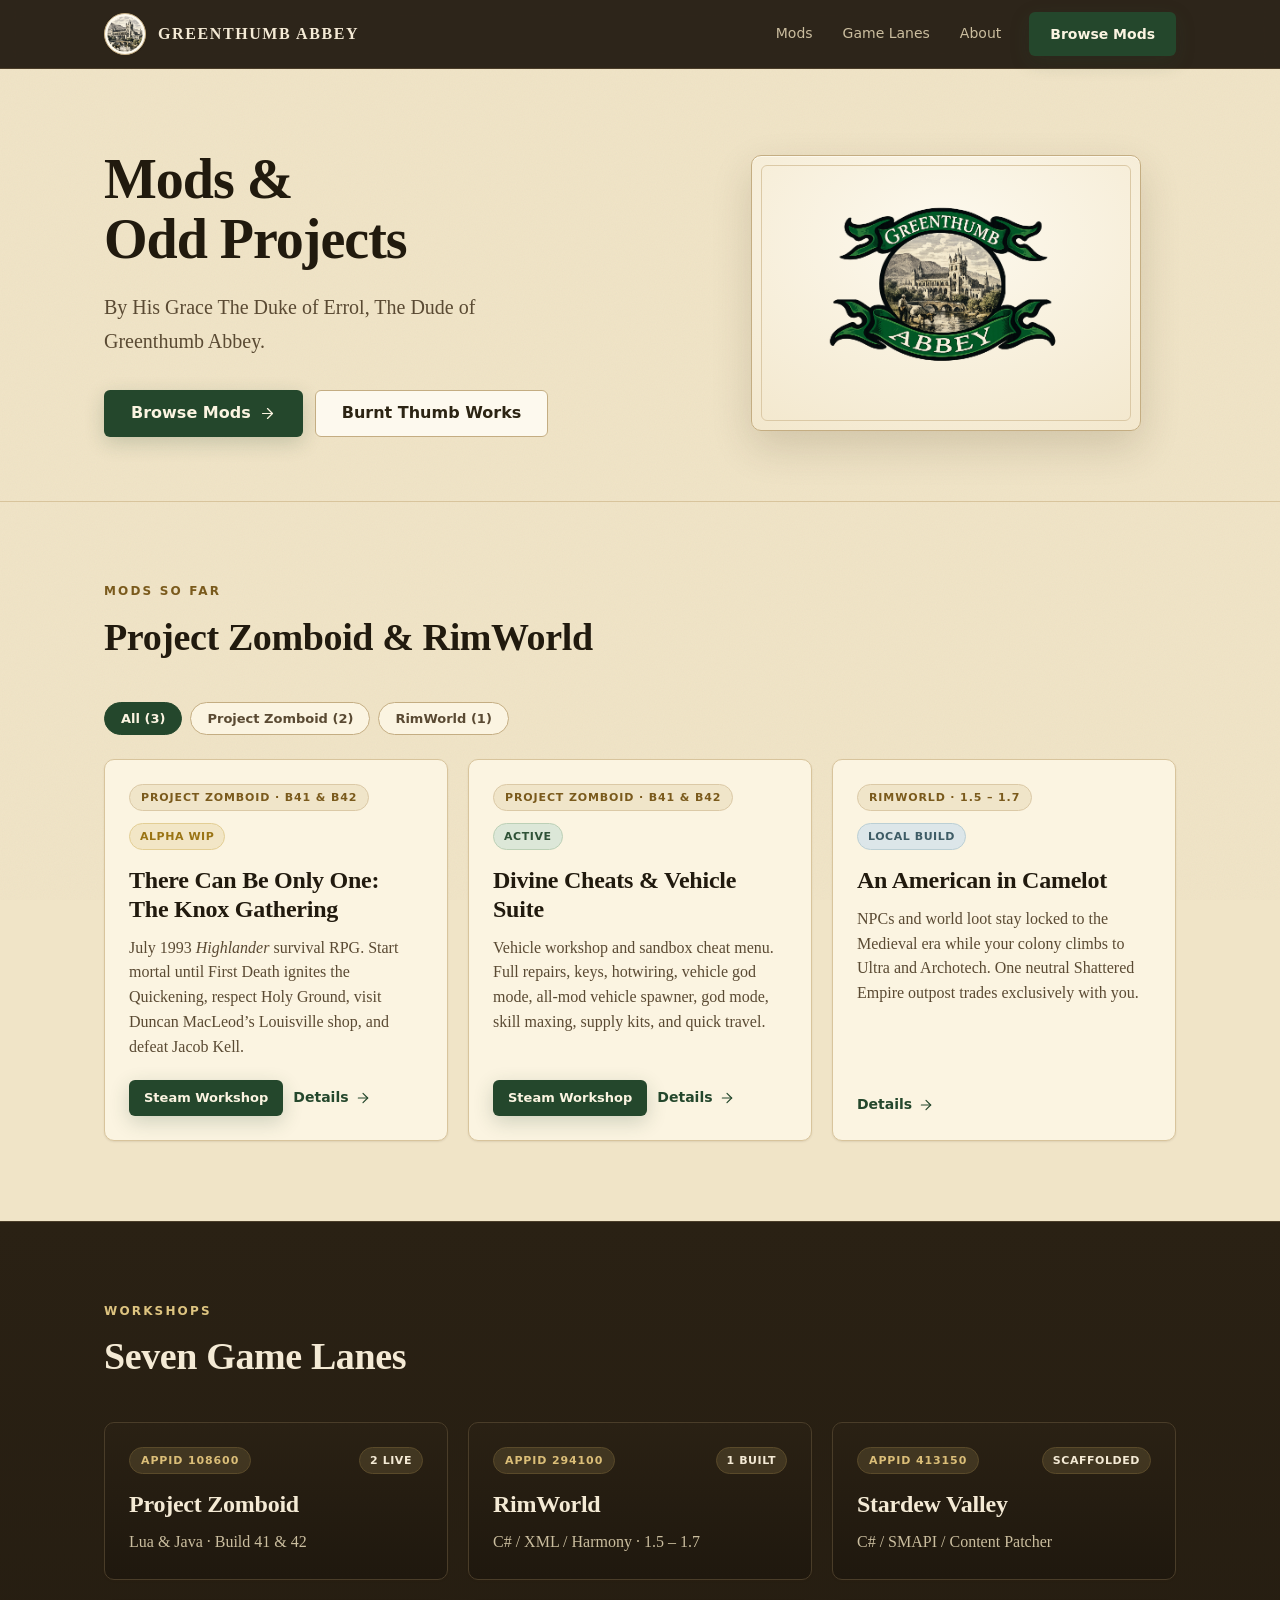
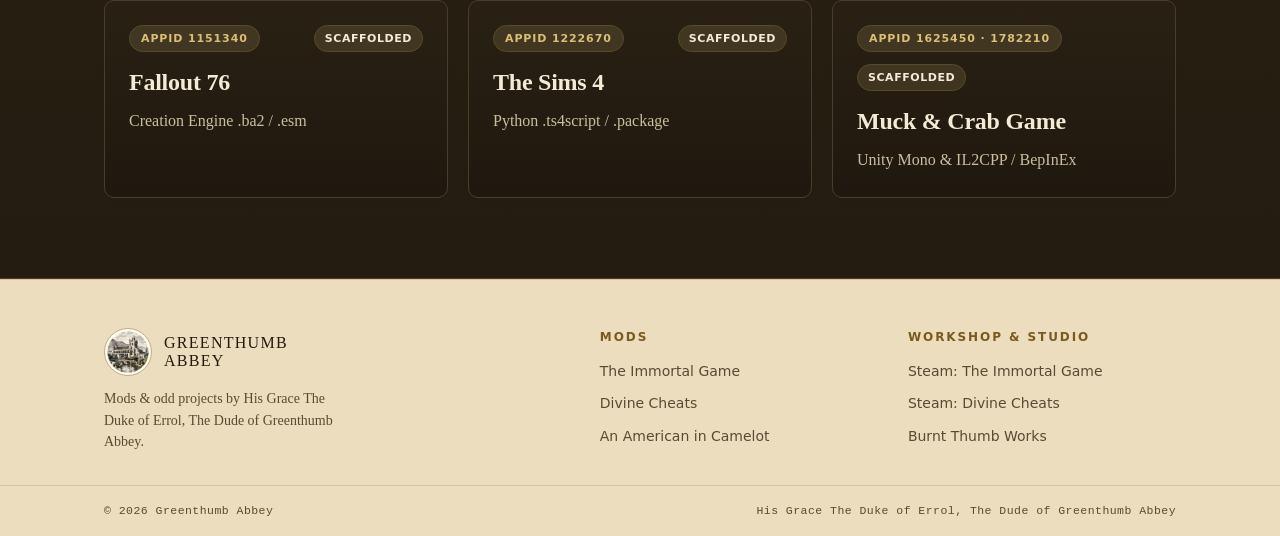
==== index.html @ 22c30d24 "Rebuild in parchment manuscript theme with tight copy" ====
<!DOCTYPE html>
<html lang="en">
<head>
  <meta charset="utf-8">
  <meta name="viewport" content="width=device-width, initial-scale=1">
  <title>Greenthumb Abbey — Mods &amp; Odd Projects</title>
  <meta name="description" content="Mods and fun projects by His Grace The Duke of Errol, The Dude of Greenthumb Abbey.">
  <meta name="theme-color" content="#F0E4C7">
  <link rel="icon" href="assets/ga-coin.png" type="image/png">
  <link rel="stylesheet" href="css/tokens.css">
  <link rel="stylesheet" href="css/components.css">
  <link rel="stylesheet" href="css/site.css">
</head>
<body>
  <a class="skip-link" href="#main">Skip to content</a>

  <header class="site-header">
    <div class="site-header__inner">
      <a class="brand" href="index.html" aria-label="Greenthumb Abbey — home">
        <img class="brand__mark" src="assets/ga-coin.png" alt="" width="42" height="42">
        <span class="brand__name">Greenthumb Abbey</span>
      </a>
      <button class="nav-toggle" data-nav-toggle aria-label="Open menu" aria-controls="primary-nav" aria-expanded="false">
        <svg class="ic" viewBox="0 0 24 24" aria-hidden="true"><path d="M4 6h16"/><path d="M4 12h16"/><path d="M4 18h16"/></svg>
      </button>
      <nav class="nav" id="primary-nav" aria-label="Primary">
        <a class="nav__link" href="mods.html">Mods</a>
        <a class="nav__link" href="#lanes">Game Lanes</a>
        <a class="nav__link" href="about.html">About</a>
        <span class="nav__cta"><a class="btn btn--primary" href="mods.html">Browse Mods</a></span>
      </nav>
    </div>
  </header>

  <main id="main">
    <section class="hero" aria-labelledby="hero-title">
      <div class="hero__inner">
        <div class="hero__copy">
          <h1 class="hero__title" id="hero-title">Mods &amp; Odd Projects</h1>
          <p class="hero__sub">By His Grace The Duke of Errol, The Dude of Greenthumb Abbey.</p>
          <div class="hero__actions">
            <a class="btn btn--primary btn--lg" href="mods.html">
              Browse Mods
              <svg class="ic" viewBox="0 0 24 24" aria-hidden="true"><path d="M5 12h14"/><path d="m12 5 7 7-7 7"/></svg>
            </a>
            <a class="btn btn--secondary btn--lg" href="https://burntthumbworks.com/" target="_blank" rel="noopener">Burnt Thumb Works</a>
          </div>
        </div>
        <div class="seal">
          <div class="seal__frame">
            <img class="seal__crest" src="assets/ga-logo.png" alt="Greenthumb Abbey crest">
          </div>
        </div>
      </div>
    </section>

    <section class="section" id="mods" aria-labelledby="mods-title">
      <div class="wrap">
        <div class="section__head">
          <p class="eyebrow">Mods So Far</p>
          <h2 class="section__title" id="mods-title">Project Zomboid &amp; RimWorld</h2>
        </div>

        <div class="filters" role="group" aria-label="Filter mods by game">
          <button class="filter-btn is-active" type="button" data-filter="all">All (3)</button>
          <button class="filter-btn" type="button" data-filter="pz">Project Zomboid (2)</button>
          <button class="filter-btn" type="button" data-filter="rimworld">RimWorld (1)</button>
        </div>

        <div class="grid grid--3">
          <article class="card" data-game="pz">
            <div class="project__top">
              <span class="tag">Project Zomboid · B41 &amp; B42</span>
              <span class="badge badge--warning">ALPHA WIP</span>
            </div>
            <h3 class="card__title">There Can Be Only One: The Knox Gathering</h3>
            <p class="card__body">July 1993 <em>Highlander</em> survival RPG. Start mortal until First Death ignites the Quickening, respect Holy Ground, visit Duncan MacLeod&rsquo;s Louisville shop, and defeat Jacob Kell.</p>
            <div class="card__actions">
              <a class="btn btn--primary btn--sm" href="https://steamcommunity.com/sharedfiles/filedetails/?id=3838755002" target="_blank" rel="noopener">Steam Workshop</a>
              <a class="card__link" href="mods.html#immortal-game">Details <svg class="ic" viewBox="0 0 24 24" aria-hidden="true"><path d="M5 12h14"/><path d="m12 5 7 7-7 7"/></svg></a>
            </div>
          </article>

          <article class="card" data-game="pz">
            <div class="project__top">
              <span class="tag">Project Zomboid · B41 &amp; B42</span>
              <span class="badge badge--success">ACTIVE</span>
            </div>
            <h3 class="card__title">Divine Cheats &amp; Vehicle Suite</h3>
            <p class="card__body">Vehicle workshop and sandbox cheat menu. Full repairs, keys, hotwiring, vehicle god mode, all-mod vehicle spawner, god mode, skill maxing, supply kits, and quick travel.</p>
            <div class="card__actions">
              <a class="btn btn--primary btn--sm" href="https://steamcommunity.com/sharedfiles/filedetails/?id=3838755214" target="_blank" rel="noopener">Steam Workshop</a>
              <a class="card__link" href="mods.html#divine-cheats">Details <svg class="ic" viewBox="0 0 24 24" aria-hidden="true"><path d="M5 12h14"/><path d="m12 5 7 7-7 7"/></svg></a>
            </div>
          </article>

          <article class="card" data-game="rimworld">
            <div class="project__top">
              <span class="tag">RimWorld · 1.5 – 1.7</span>
              <span class="badge badge--info">LOCAL BUILD</span>
            </div>
            <h3 class="card__title">An American in Camelot</h3>
            <p class="card__body">NPCs and world loot stay locked to the Medieval era while your colony climbs to Ultra and Archotech. One neutral Shattered Empire outpost trades exclusively with you.</p>
            <div class="card__actions">
              <a class="card__link" href="mods.html#american-in-camelot">Details <svg class="ic" viewBox="0 0 24 24" aria-hidden="true"><path d="M5 12h14"/><path d="m12 5 7 7-7 7"/></svg></a>
            </div>
          </article>
        </div>
      </div>
    </section>

    <section class="section section--alt" id="lanes" aria-labelledby="lanes-title">
      <div class="wrap">
        <div class="section__head">
          <p class="eyebrow">Workshops</p>
          <h2 class="section__title" id="lanes-title">Seven Game Lanes</h2>
        </div>

        <div class="grid grid--3">
          <div class="card card--dark">
            <div class="project__top">
              <span class="tag">AppID 108600</span>
              <span class="badge badge--brass">2 LIVE</span>
            </div>
            <h3 class="card__title">Project Zomboid</h3>
            <p class="card__body">Lua &amp; Java · Build 41 &amp; 42</p>
          </div>
          <div class="card card--dark">
            <div class="project__top">
              <span class="tag">AppID 294100</span>
              <span class="badge badge--brass">1 BUILT</span>
            </div>
            <h3 class="card__title">RimWorld</h3>
            <p class="card__body">C# / XML / Harmony · 1.5 – 1.7</p>
          </div>
          <div class="card card--dark">
            <div class="project__top">
              <span class="tag">AppID 413150</span>
              <span class="badge badge--brass">SCAFFOLDED</span>
            </div>
            <h3 class="card__title">Stardew Valley</h3>
            <p class="card__body">C# / SMAPI / Content Patcher</p>
          </div>
          <div class="card card--dark">
            <div class="project__top">
              <span class="tag">AppID 1151340</span>
              <span class="badge badge--brass">SCAFFOLDED</span>
            </div>
            <h3 class="card__title">Fallout 76</h3>
            <p class="card__body">Creation Engine .ba2 / .esm</p>
          </div>
          <div class="card card--dark">
            <div class="project__top">
              <span class="tag">AppID 1222670</span>
              <span class="badge badge--brass">SCAFFOLDED</span>
            </div>
            <h3 class="card__title">The Sims 4</h3>
            <p class="card__body">Python .ts4script / .package</p>
          </div>
          <div class="card card--dark">
            <div class="project__top">
              <span class="tag">AppID 1625450 · 1782210</span>
              <span class="badge badge--brass">SCAFFOLDED</span>
            </div>
            <h3 class="card__title">Muck &amp; Crab Game</h3>
            <p class="card__body">Unity Mono &amp; IL2CPP / BepInEx</p>
          </div>
        </div>
      </div>
    </section>
  </main>

  <footer class="site-footer">
    <div class="site-footer__inner">
      <div>
        <div class="footer-brand">
          <img src="assets/ga-coin.png" alt="" width="48" height="48">
          <span class="nm">Greenthumb<br>Abbey</span>
        </div>
        <p class="footer-blurb">Mods &amp; odd projects by His Grace The Duke of Errol, The Dude of Greenthumb Abbey.</p>
      </div>
      <div class="footer-col">
        <h2 class="footer-col__h">Mods</h2>
        <ul>
          <li><a href="mods.html#immortal-game">The Immortal Game</a></li>
          <li><a href="mods.html#divine-cheats">Divine Cheats</a></li>
          <li><a href="mods.html#american-in-camelot">An American in Camelot</a></li>
        </ul>
      </div>
      <div class="footer-col">
        <h2 class="footer-col__h">Workshop &amp; Studio</h2>
        <ul>
          <li><a href="https://steamcommunity.com/sharedfiles/filedetails/?id=3838755002" target="_blank" rel="noopener">Steam: The Immortal Game</a></li>
          <li><a href="https://steamcommunity.com/sharedfiles/filedetails/?id=3838755214" target="_blank" rel="noopener">Steam: Divine Cheats</a></li>
          <li><a href="https://burntthumbworks.com/" target="_blank" rel="noopener">Burnt Thumb Works</a></li>
        </ul>
      </div>
    </div>
    <div class="footer-bar">
      <div class="footer-bar__inner">
        <span>&copy; <span data-year>2026</span> Greenthumb Abbey</span>
        <span>His Grace The Duke of Errol, The Dude of Greenthumb Abbey</span>
      </div>
    </div>
  </footer>

  <script src="js/site.js"></script>
</body>
</html>
---- css/tokens.css ----
/* ============================================================
   GREENTHUMB ABBEY — Parchment & Abbey-Moss Brand Tokens
   ============================================================ */

:root {
  --soot-900:#14110D; --charcoal-850:#1A160F; --charcoal-800:#211C14;
  --ash-600:#4A4031;

  --ember-700:#8F3817; --ember-600:#A6431D; --ember-500:#C4551F;
  --ember-300:#E98C5B; --ember-tint:#F3E0CC;

  --brass-700:#7A5A1C; --brass-600:#997225; --brass-500:#B98C2E;
  --brass-400:#CBA14A; --brass-300:#DBBE78; --brass-tint:#F0E5C9;

  --moss-700:#1C3522; --moss-600:#24472C; --moss-500:#2E5B38;
  --moss-400:#3E7349; --moss-tint:#DCE7D8;

  --parchment-50:#FBF4E1; --parchment-75:#F8EFD7; --parchment-100:#F3E8CE;
  --parchment-150:#EEE2C2; --parchment-200:#E7D9B5; --parchment-300:#DBC9A6;

  --ink-900:#211A0E; --ink-800:#2C2413; --ink-700:#3A301C;
  --ink-600:#5A4A33; --ink-500:#766343;

  --pine-600:#2F5237; --pine-500:#3F7D55; --pine-tint:#DCE7D8;
  --gold-600:#9A7414; --gold-tint:#F2E6C6;
  --slate-600:#3E5C66; --slate-tint:#DCE6E9;

  --bg-base:#F0E4C7;
  --bg-shell:#EBDDBE;
  --surface-1:#FBF4E1;
  --surface-2:#FDF9EE;
  --surface-3:#F4E9CF;

  --fg-strong:var(--ink-900);
  --fg-1:var(--ink-800);
  --fg-2:var(--ink-600);
  --fg-3:var(--ink-500);

  --border-subtle:#E4D6B6;
  --border-default:#D8C49C;
  --border-strong:#C4AD82;

  --accent:var(--moss-600);
  --accent-hover:var(--moss-500);
  --accent-press:var(--moss-700);
  --accent-fg:#FBF4E1;

  --link:var(--moss-600);
  --link-hover:var(--ember-600);

  --font-display:"Palatino Linotype", "Book Antiqua", Palatino, Georgia, serif;
  --font-serif:"Palatino Linotype", "Book Antiqua", Palatino, Georgia, serif;
  --font-sans:system-ui, -apple-system, BlinkMacSystemFont, "Segoe UI", Roboto, sans-serif;
  --font-mono:ui-monospace, SFMono-Regular, Menlo, Monaco, Consolas, monospace;

  --text-xs:12px; --text-sm:14px; --text-base:16px; --text-md:18px;
  --text-lg:20px; --text-xl:24px; --text-2xl:30px; --text-3xl:38px;

  --leading-snug:1.3; --leading-normal:1.55; --leading-relaxed:1.7;
  --tracking-eyebrow:0.18em; --tracking-tight:-0.01em;
  --weight-regular:400; --weight-medium:500; --weight-semibold:600; --weight-bold:700;

  --space-2:8px; --space-3:12px; --space-4:16px; --space-5:20px;
  --space-6:24px; --space-8:32px; --space-10:40px; --space-12:48px;
  --space-16:64px; --space-20:80px; --space-24:96px;

  --radius-sm:4px; --radius-md:6px; --radius-lg:10px; --radius-xl:14px; --radius-pill:999px;

  --shadow-sm:0 1px 2px rgba(58,42,18,.10);
  --shadow-md:0 2px 10px rgba(58,42,18,.10), 0 1px 0 rgba(255,252,243,.6) inset;
  --shadow-lg:0 16px 40px rgba(58,42,18,.16), 0 1px 0 rgba(255,252,243,.7) inset;
  --shadow-moss:0 6px 20px rgba(36,71,44,.20);

  --maxw:1120px; --maxw-prose:680px;
}
---- css/components.css ----
/* ============================================================
   GREENTHUMB ABBEY — Components (Parchment & Abbey Moss)
   ============================================================ */

.eyebrow {
  font-family: var(--font-sans);
  font-weight: var(--weight-bold);
  font-size: var(--text-xs);
  letter-spacing: var(--tracking-eyebrow);
  text-transform: uppercase;
  color: var(--brass-700);
  margin: 0 0 var(--space-3);
}

.btn {
  display: inline-flex; align-items: center; justify-content: center; gap: var(--space-2);
  font-family: var(--font-sans); font-weight: var(--weight-semibold);
  font-size: var(--text-sm); line-height: 1;
  min-height: 44px;
  padding: 11px 20px; border-radius: var(--radius-md);
  border: 1px solid transparent; cursor: pointer; text-decoration: none;
  white-space: nowrap;
  transition: background .16s, border-color .16s, color .16s, box-shadow .16s, transform .12s;
}
.btn:active { transform: translateY(1px); }
.btn svg { width: 17px; height: 17px; flex-shrink: 0; }

.btn--primary { background: var(--moss-600); color: var(--accent-fg); box-shadow: var(--shadow-moss); }
.btn--primary:hover { background: var(--moss-500); color: var(--accent-fg); text-decoration: none; }

.btn--secondary { background: var(--surface-2); color: var(--ink-800); border-color: var(--border-strong); }
.btn--secondary:hover { background: var(--surface-1); border-color: var(--brass-500); color: var(--ink-900); text-decoration: none; }

.btn--onink { background: var(--brass-400); color: #241B0A; border-color: transparent; }
.btn--onink:hover { background: var(--brass-300); color: #241B0A; text-decoration: none; }

.btn--lg { padding: 14px 26px; font-size: var(--text-base); }
.btn--sm { min-height: 36px; padding: 8px 14px; font-size: 13px; }

.card {
  background: var(--surface-1);
  border: 1px solid var(--border-default);
  border-radius: var(--radius-lg);
  padding: var(--space-6);
  box-shadow: var(--shadow-sm);
  display: flex;
  flex-direction: column;
  transition: transform .16s, border-color .16s, box-shadow .16s;
}
.card:hover {
  border-color: var(--brass-500);
  box-shadow: var(--shadow-md);
  transform: translateY(-2px);
}

.card--dark {
  background: linear-gradient(180deg, #2A2114 0%, #1F180E 100%);
  border-color: #4A3D29;
}
.card--dark .card__title { color: #F4EAD5; }
.card--dark .card__body { color: #CBBE9F; }
.card--dark .tag { background: rgba(219,190,120,.14); color: var(--brass-300); border-color: #5A4A2A; }

.card__title {
  font-family: var(--font-serif);
  font-weight: var(--weight-bold);
  font-size: var(--text-xl);
  line-height: 1.2;
  letter-spacing: -.01em;
  color: var(--fg-strong);
  margin: 0 0 var(--space-3);
}
.card__body {
  font-family: var(--font-serif);
  font-size: var(--text-base);
  line-height: var(--leading-normal);
  color: var(--fg-2);
  margin: 0;
}

.tag {
  display: inline-flex; align-items: center;
  font-family: var(--font-sans); font-size: 11px; font-weight: var(--weight-bold);
  letter-spacing: .08em; text-transform: uppercase;
  color: var(--brass-700); background: var(--brass-tint);
  border: 1px solid var(--parchment-300); border-radius: var(--radius-pill);
  padding: 4px 11px; white-space: nowrap;
}

.badge {
  display: inline-flex; align-items: center;
  font-family: var(--font-sans); font-size: 11px; font-weight: var(--weight-bold);
  letter-spacing: .05em; text-transform: uppercase;
  border-radius: var(--radius-pill); padding: 4px 10px; white-space: nowrap;
}
.badge--success { color: var(--pine-600); background: var(--pine-tint); border: 1px solid #BCD0B6; }
.badge--warning { color: var(--gold-600); background: var(--gold-tint); border: 1px solid #E3CE94; }
.badge--info    { color: var(--slate-600); background: var(--slate-tint); border: 1px solid #BBCFD4; }
.badge--brass   { color: #F4EAD5; background: rgba(219,190,120,.14); border: 1px solid #5A4A2A; }

svg.ic { fill: none; stroke: currentColor; stroke-width: 1.75; stroke-linecap: round; stroke-linejoin: round; }
---- css/site.css ----
/* ============================================================
   GREENTHUMB ABBEY — Site Layout (Book-Page Manuscript Theme)
   ============================================================ */

*, *::before, *::after { box-sizing: border-box; }
html { scroll-behavior: smooth; overflow-x: hidden; max-width: 100vw; }

body {
  margin: 0;
  overflow-x: hidden;
  max-width: 100vw;
  background-color: var(--bg-base);
  color: var(--fg-1);
  font-family: var(--font-sans);
  font-size: var(--text-base);
  line-height: var(--leading-normal);
  -webkit-font-smoothing: antialiased;
}
body::before {
  content: ""; position: fixed; inset: 0; pointer-events: none; z-index: 0; opacity: .05;
  mix-blend-mode: multiply;
  background-image: url("data:image/svg+xml,%3Csvg xmlns='http://www.w3.org/2000/svg' width='140' height='140'%3E%3Cfilter id='n'%3E%3CfeTurbulence type='fractalNoise' baseFrequency='0.85' numOctaves='2'/%3E%3C/filter%3E%3Crect width='100%25' height='100%25' filter='url(%23n)'/%3E%3C/svg%3E");
}

img, svg { max-width: 100%; display: block; }
a { color: var(--link); text-decoration: none; }
a:hover { color: var(--link-hover); text-decoration: underline; text-underline-offset: 3px; }
::selection { background: var(--moss-600); color: #FBF4E1; }

.skip-link {
  position: absolute; left: 12px; top: -52px; z-index: 200;
  background: var(--moss-600); color: var(--accent-fg);
  padding: 10px 16px; border-radius: var(--radius-md);
  font-weight: var(--weight-semibold); font-size: var(--text-sm); transition: top .16s;
}
.skip-link:focus { top: 12px; text-decoration: none; }

.wrap { max-width: var(--maxw); margin: 0 auto; padding-left: var(--space-6); padding-right: var(--space-6); }
.wrap--prose { max-width: 780px; }
.section { position: relative; z-index: 1; padding: var(--space-20) 0; }
.section--alt {
  background: linear-gradient(180deg, #2A2114 0%, #241C10 100%);
  border-top: 1px solid #4A3D29; border-bottom: 1px solid #4A3D29;
}
.section--alt .section__title { color: #F4EAD5; }
.section--alt .eyebrow { color: #DEC480; }
.section__head { margin-bottom: var(--space-10); max-width: var(--maxw-prose); }
.section__title {
  font-family: var(--font-serif); font-weight: var(--weight-semibold);
  font-size: var(--text-3xl); line-height: var(--leading-snug);
  letter-spacing: var(--tracking-tight); color: var(--fg-strong); margin: 0;
}

/* ---- Header ---- */
.site-header {
  position: sticky; top: 0; z-index: 100;
  background: rgba(33,25,15,.94);
  -webkit-backdrop-filter: blur(10px); backdrop-filter: blur(10px);
  border-bottom: 1px solid #4A3D29;
}
.site-header__inner {
  max-width: var(--maxw); margin: 0 auto;
  display: flex; align-items: center; gap: var(--space-6);
  padding: var(--space-3) var(--space-6);
}
.brand { display: inline-flex; align-items: center; gap: 12px; text-decoration: none; }
.brand:hover { text-decoration: none; }
.brand__mark {
  height: 42px; width: 42px; border-radius: var(--radius-pill);
  border: 1px solid var(--border-strong); background: var(--surface-2);
  padding: 2px; box-shadow: var(--shadow-sm); object-fit: cover;
}
.brand__name {
  font-family: var(--font-display); text-transform: uppercase; letter-spacing: .1em;
  font-weight: var(--weight-semibold); font-size: 16px; color: #F4EAD5; line-height: 1.05;
}

.nav { margin-left: auto; display: flex; align-items: center; gap: 2px; }
.nav__link {
  font-family: var(--font-sans); font-size: var(--text-sm); font-weight: var(--weight-medium);
  color: #CBBE9F; padding: 10px 14px; border-radius: var(--radius-sm);
  min-height: 44px; display: inline-flex; align-items: center;
}
.nav__link:hover { color: #F4EAD5; background: rgba(219,190,120,.12); text-decoration: none; }
.nav__link[aria-current="page"] { color: #F4EAD5; }
.nav__cta { margin-left: var(--space-3); }

.nav-toggle {
  display: none; margin-left: auto; width: 44px; height: 44px;
  align-items: center; justify-content: center;
  background: rgba(219,190,120,.10); border: 1px solid #5A4A2A;
  border-radius: var(--radius-md); color: #E6D8B8; cursor: pointer;
}
.nav-toggle svg { width: 22px; height: 22px; }

/* ---- Hero ---- */
.hero { position: relative; overflow: hidden; border-bottom: 1px solid var(--border-default); z-index: 1; }
.hero__inner {
  position: relative; max-width: var(--maxw); margin: 0 auto;
  padding: var(--space-20) var(--space-6) var(--space-16);
  display: grid; grid-template-columns: 1.1fr .9fr; gap: var(--space-12); align-items: center;
}
.hero__title {
  font-family: var(--font-serif); font-weight: var(--weight-semibold);
  font-size: clamp(36px, 5vw, 56px); line-height: 1.08; letter-spacing: -.018em;
  color: var(--fg-strong); margin: 0; max-width: 14ch; text-wrap: balance;
}
.hero__sub {
  font-family: var(--font-serif); font-size: var(--text-lg); line-height: var(--leading-relaxed);
  color: var(--fg-2); max-width: 46ch; margin: var(--space-5) 0 0;
}
.hero__actions { display: flex; flex-wrap: wrap; gap: var(--space-3); margin-top: var(--space-8); }

.seal { display: flex; justify-content: center; }
.seal__frame {
  position: relative; width: 100%; max-width: 390px;
  display: flex; align-items: center; justify-content: center;
  background: radial-gradient(120% 120% at 50% 30%, var(--surface-2) 0%, var(--parchment-100) 70%, var(--parchment-150) 100%);
  border: 1px solid var(--border-strong);
  border-radius: var(--radius-lg);
  box-shadow: var(--shadow-lg);
  padding: var(--space-6);
}
.seal__frame::after {
  content:""; position: absolute; inset: 9px; border: 1px solid var(--parchment-300);
  border-radius: var(--radius-md); pointer-events: none;
}
.seal__crest { width: 100%; height: auto; display: block; mix-blend-mode: multiply; }

/* ---- Grids & Cards ---- */
.grid { display: grid; gap: var(--space-5); }
.grid--3 { grid-template-columns: repeat(3, 1fr); }
.grid--2 { grid-template-columns: repeat(2, 1fr); }

.project__top { display: flex; align-items: center; justify-content: space-between; gap: var(--space-3); margin-bottom: var(--space-4); flex-wrap: wrap; }
.card__actions { display: flex; flex-wrap: wrap; gap: 10px; margin-top: auto; padding-top: var(--space-5); }
.card__link {
  display: inline-flex; align-items: center; gap: 6px;
  font-family: var(--font-sans); font-weight: var(--weight-semibold); font-size: var(--text-sm);
  color: var(--moss-600);
}
.card__link .ic { width: 16px; height: 16px; transition: transform .16s; }
.card:hover .card__link .ic { transform: translateX(3px); }

/* ---- Filter pills ---- */
.filters { display: flex; flex-wrap: wrap; gap: 8px; margin-bottom: var(--space-6); }
.filter-btn {
  font-family: var(--font-sans); font-size: 13px; font-weight: var(--weight-semibold);
  padding: 8px 16px; border-radius: var(--radius-pill);
  border: 1px solid var(--border-strong); background: var(--surface-1); color: var(--fg-2);
  cursor: pointer; transition: all .15s;
}
.filter-btn:hover { border-color: var(--moss-500); color: var(--fg-strong); }
.filter-btn.is-active { background: var(--moss-600); border-color: var(--moss-600); color: var(--accent-fg); }

/* ---- Interior Page Header & Product Lead ---- */
.page-head {
  padding: var(--space-16) 0 var(--space-12);
  background: linear-gradient(180deg, #2A2114 0%, #20180E 100%);
  border-bottom: 1px solid #4A3D29; position: relative; z-index: 1;
}
.page-head__title {
  font-family: var(--font-serif); font-weight: var(--weight-semibold);
  font-size: clamp(32px, 4.4vw, 48px); line-height: 1.1; letter-spacing: -.018em;
  color: #F4EAD5; margin: 0;
}
.page-head__sub {
  font-family: var(--font-serif); font-size: var(--text-lg); line-height: var(--leading-relaxed);
  color: #CBBE9F; max-width: 52ch; margin: var(--space-4) 0 0;
}

.mod-entry { padding: var(--space-12) 0; border-bottom: 1px solid var(--border-default); }
.mod-entry:last-child { border-bottom: 0; padding-bottom: 0; }
.mod-entry:first-of-type { padding-top: 0; }

.product-lead {
  display: grid; grid-template-columns: 1.15fr 0.85fr; gap: var(--space-10); align-items: start;
}
.mod-banner {
  border-radius: var(--radius-lg); overflow: hidden; border: 1px solid var(--border-strong);
  box-shadow: var(--shadow-md); margin-bottom: var(--space-6); background: #14110D;
}
.mod-banner img { width: 100%; height: auto; display: block; }

.fact-panel {
  background: var(--surface-1); border: 1px solid var(--border-default);
  border-radius: var(--radius-lg); padding: var(--space-6); box-shadow: var(--shadow-sm);
}
.fact-panel h3 {
  font-family: var(--font-sans); font-weight: var(--weight-bold); font-size: var(--text-xs);
  letter-spacing: 0.16em; text-transform: uppercase; color: var(--brass-700);
  margin: 0 0 var(--space-4);
}
.fact-row {
  display: flex; justify-content: space-between; gap: var(--space-4);
  padding: var(--space-3) 0; border-top: 1px solid var(--border-subtle); font-size: var(--text-sm);
}
.fact-row:first-of-type { border-top: 0; }
.fact-row dt { color: var(--fg-3); font-family: var(--font-mono); font-size: 12px; }
.fact-row dd { margin: 0; color: var(--fg-1); font-weight: var(--weight-semibold); text-align: right; }

.prose { font-family: var(--font-serif); color: var(--fg-1); }
.prose p { font-size: var(--text-md); line-height: var(--leading-relaxed); margin: 0 0 var(--space-5); }
.prose h2 { font-family: var(--font-serif); font-size: var(--text-2xl); color: var(--fg-strong); margin: 0 0 var(--space-3); }

/* ---- Footer ---- */
.site-footer { background: var(--bg-shell); border-top: 1px solid var(--border-default); position: relative; z-index: 1; }
.site-footer__inner {
  max-width: var(--maxw); margin: 0 auto; padding: var(--space-12) var(--space-6) var(--space-8);
  display: grid; grid-template-columns: 1.7fr 1fr 1fr; gap: var(--space-10);
}
.footer-brand { display: flex; align-items: center; gap: 12px; margin-bottom: var(--space-3); }
.footer-brand img {
  height: 48px; width: 48px; border-radius: var(--radius-pill);
  border: 1px solid var(--border-strong); background: var(--surface-2); padding: 2px;
}
.footer-brand .nm {
  font-family: var(--font-display); text-transform: uppercase; letter-spacing: .08em;
  font-size: 16px; color: var(--fg-strong); line-height: 1.1;
}
.footer-col__h {
  font-family: var(--font-sans); font-weight: var(--weight-bold); font-size: 12px;
  letter-spacing: .16em; text-transform: uppercase; color: var(--brass-700); margin: 0 0 var(--space-3);
}
.footer-col ul { list-style: none; margin: 0; padding: 0; display: flex; flex-direction: column; gap: var(--space-2); }
.footer-col a { font-family: var(--font-sans); font-size: var(--text-sm); color: var(--fg-2); }
.footer-col a:hover { color: var(--moss-600); }
.footer-blurb { font-family: var(--font-serif); font-size: var(--text-sm); line-height: var(--leading-normal); color: var(--fg-2); max-width: 36ch; margin: 0; }
.footer-bar { border-top: 1px solid var(--border-default); }
.footer-bar__inner {
  max-width: var(--maxw); margin: 0 auto; padding: var(--space-4) var(--space-6);
  display: flex; justify-content: space-between; align-items: center; flex-wrap: wrap; gap: var(--space-3);
}
.footer-bar__inner span, .footer-bar__inner a {
  font-family: var(--font-mono); font-size: 11.5px; color: var(--fg-2); letter-spacing: .04em;
}

.error-page {
  min-height: 68vh; display: flex; flex-direction: column; align-items: center;
  justify-content: center; text-align: center; padding: var(--space-16) var(--space-6); position: relative; z-index: 1;
}
.error-code { font-family: var(--font-display); font-size: clamp(56px, 12vw, 96px); color: var(--moss-600); margin: 0; line-height: 1; }

@media (max-width: 980px) {
  .hero__inner, .product-lead { grid-template-columns: 1fr; }
  .seal { order: -1; }
  .seal__frame { max-width: 280px; }
  .grid--3 { grid-template-columns: repeat(2, 1fr); }
  .site-footer__inner { grid-template-columns: 1fr 1fr; }
}
@media (max-width: 768px) {
  .nav { display: none; }
  .nav-toggle { display: inline-flex; }
  .nav--open {
    display: flex; flex-direction: column; align-items: stretch; gap: 4px;
    position: absolute; left: 0; right: 0; top: 100%;
    background: rgba(28, 21, 12, 0.98); border-bottom: 1px solid #4A3D29;
    padding: var(--space-4) var(--space-5) var(--space-6);
  }
  .nav--open .nav__cta { margin: var(--space-3) 0 0; }
  .nav--open .btn { width: 100%; }
}
@media (max-width: 640px) {
  .section { padding: var(--space-12) 0; }
  .hero__inner { padding: var(--space-10) var(--space-4) var(--space-8); }
  .wrap { padding-left: var(--space-4); padding-right: var(--space-4); }
  .grid--3, .grid--2, .site-footer__inner { grid-template-columns: 1fr; }
}
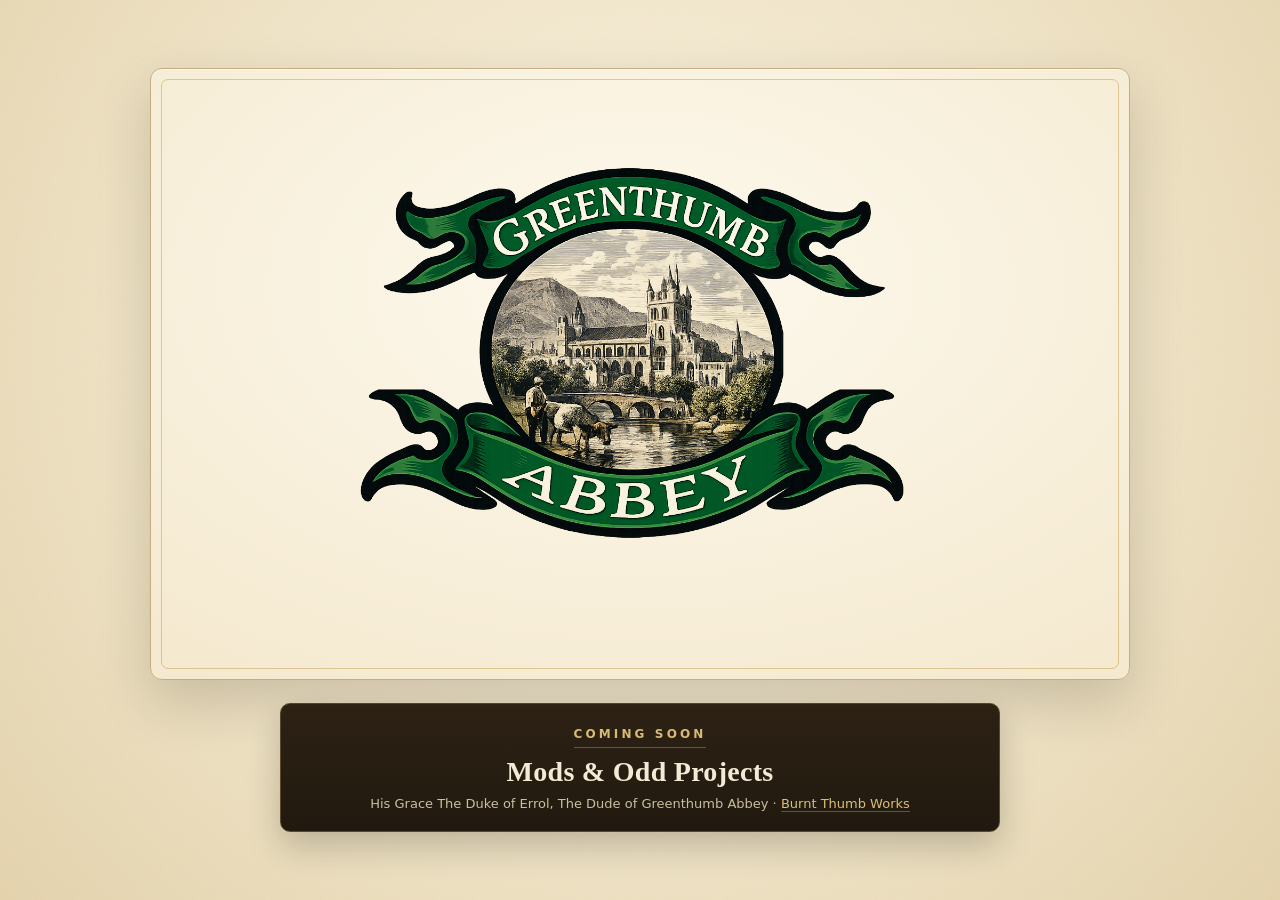
==== commit 533bd73c: "Replace multi-page scaffold with parchment Coming Soon crest page" ====
--- a/index.html
+++ b/index.html
@@ -3,207 +3,25 @@
 <head>
   <meta charset="utf-8">
   <meta name="viewport" content="width=device-width, initial-scale=1">
-  <title>Greenthumb Abbey — Mods &amp; Odd Projects</title>
-  <meta name="description" content="Mods and fun projects by His Grace The Duke of Errol, The Dude of Greenthumb Abbey.">
+  <title>Greenthumb Abbey — Coming Soon</title>
+  <meta name="description" content="Greenthumb Abbey — Mods & Odd Projects by His Grace The Duke of Errol, The Dude of Greenthumb Abbey.">
   <meta name="theme-color" content="#F0E4C7">
   <link rel="icon" href="assets/ga-coin.png" type="image/png">
-  <link rel="stylesheet" href="css/tokens.css">
-  <link rel="stylesheet" href="css/components.css">
   <link rel="stylesheet" href="css/site.css">
 </head>
 <body>
-  <a class="skip-link" href="#main">Skip to content</a>
-
-  <header class="site-header">
-    <div class="site-header__inner">
-      <a class="brand" href="index.html" aria-label="Greenthumb Abbey — home">
-        <img class="brand__mark" src="assets/ga-coin.png" alt="" width="42" height="42">
-        <span class="brand__name">Greenthumb Abbey</span>
-      </a>
-      <button class="nav-toggle" data-nav-toggle aria-label="Open menu" aria-controls="primary-nav" aria-expanded="false">
-        <svg class="ic" viewBox="0 0 24 24" aria-hidden="true"><path d="M4 6h16"/><path d="M4 12h16"/><path d="M4 18h16"/></svg>
-      </button>
-      <nav class="nav" id="primary-nav" aria-label="Primary">
-        <a class="nav__link" href="mods.html">Mods</a>
-        <a class="nav__link" href="#lanes">Game Lanes</a>
-        <a class="nav__link" href="about.html">About</a>
-        <span class="nav__cta"><a class="btn btn--primary" href="mods.html">Browse Mods</a></span>
-      </nav>
+  <main class="stage">
+    <div class="plate">
+      <img src="assets/ga-logo.png" alt="Greenthumb Abbey crest" width="1536" height="1024">
     </div>
-  </header>
-
-  <main id="main">
-    <section class="hero" aria-labelledby="hero-title">
-      <div class="hero__inner">
-        <div class="hero__copy">
-          <h1 class="hero__title" id="hero-title">Mods &amp; Odd Projects</h1>
-          <p class="hero__sub">By His Grace The Duke of Errol, The Dude of Greenthumb Abbey.</p>
-          <div class="hero__actions">
-            <a class="btn btn--primary btn--lg" href="mods.html">
-              Browse Mods
-              <svg class="ic" viewBox="0 0 24 24" aria-hidden="true"><path d="M5 12h14"/><path d="m12 5 7 7-7 7"/></svg>
-            </a>
-            <a class="btn btn--secondary btn--lg" href="https://burntthumbworks.com/" target="_blank" rel="noopener">Burnt Thumb Works</a>
-          </div>
-        </div>
-        <div class="seal">
-          <div class="seal__frame">
-            <img class="seal__crest" src="assets/ga-logo.png" alt="Greenthumb Abbey crest">
-          </div>
-        </div>
-      </div>
-    </section>
-
-    <section class="section" id="mods" aria-labelledby="mods-title">
-      <div class="wrap">
-        <div class="section__head">
-          <p class="eyebrow">Mods So Far</p>
-          <h2 class="section__title" id="mods-title">Project Zomboid &amp; RimWorld</h2>
-        </div>
-
-        <div class="filters" role="group" aria-label="Filter mods by game">
-          <button class="filter-btn is-active" type="button" data-filter="all">All (3)</button>
-          <button class="filter-btn" type="button" data-filter="pz">Project Zomboid (2)</button>
-          <button class="filter-btn" type="button" data-filter="rimworld">RimWorld (1)</button>
-        </div>
-
-        <div class="grid grid--3">
-          <article class="card" data-game="pz">
-            <div class="project__top">
-              <span class="tag">Project Zomboid · B41 &amp; B42</span>
-              <span class="badge badge--warning">ALPHA WIP</span>
-            </div>
-            <h3 class="card__title">There Can Be Only One: The Knox Gathering</h3>
-            <p class="card__body">July 1993 <em>Highlander</em> survival RPG. Start mortal until First Death ignites the Quickening, respect Holy Ground, visit Duncan MacLeod&rsquo;s Louisville shop, and defeat Jacob Kell.</p>
-            <div class="card__actions">
-              <a class="btn btn--primary btn--sm" href="https://steamcommunity.com/sharedfiles/filedetails/?id=3838755002" target="_blank" rel="noopener">Steam Workshop</a>
-              <a class="card__link" href="mods.html#immortal-game">Details <svg class="ic" viewBox="0 0 24 24" aria-hidden="true"><path d="M5 12h14"/><path d="m12 5 7 7-7 7"/></svg></a>
-            </div>
-          </article>
-
-          <article class="card" data-game="pz">
-            <div class="project__top">
-              <span class="tag">Project Zomboid · B41 &amp; B42</span>
-              <span class="badge badge--success">ACTIVE</span>
-            </div>
-            <h3 class="card__title">Divine Cheats &amp; Vehicle Suite</h3>
-            <p class="card__body">Vehicle workshop and sandbox cheat menu. Full repairs, keys, hotwiring, vehicle god mode, all-mod vehicle spawner, god mode, skill maxing, supply kits, and quick travel.</p>
-            <div class="card__actions">
-              <a class="btn btn--primary btn--sm" href="https://steamcommunity.com/sharedfiles/filedetails/?id=3838755214" target="_blank" rel="noopener">Steam Workshop</a>
-              <a class="card__link" href="mods.html#divine-cheats">Details <svg class="ic" viewBox="0 0 24 24" aria-hidden="true"><path d="M5 12h14"/><path d="m12 5 7 7-7 7"/></svg></a>
-            </div>
-          </article>
-
-          <article class="card" data-game="rimworld">
-            <div class="project__top">
-              <span class="tag">RimWorld · 1.5 – 1.7</span>
-              <span class="badge badge--info">LOCAL BUILD</span>
-            </div>
-            <h3 class="card__title">An American in Camelot</h3>
-            <p class="card__body">NPCs and world loot stay locked to the Medieval era while your colony climbs to Ultra and Archotech. One neutral Shattered Empire outpost trades exclusively with you.</p>
-            <div class="card__actions">
-              <a class="card__link" href="mods.html#american-in-camelot">Details <svg class="ic" viewBox="0 0 24 24" aria-hidden="true"><path d="M5 12h14"/><path d="m12 5 7 7-7 7"/></svg></a>
-            </div>
-          </article>
-        </div>
-      </div>
-    </section>
-
-    <section class="section section--alt" id="lanes" aria-labelledby="lanes-title">
-      <div class="wrap">
-        <div class="section__head">
-          <p class="eyebrow">Workshops</p>
-          <h2 class="section__title" id="lanes-title">Seven Game Lanes</h2>
-        </div>
-
-        <div class="grid grid--3">
-          <div class="card card--dark">
-            <div class="project__top">
-              <span class="tag">AppID 108600</span>
-              <span class="badge badge--brass">2 LIVE</span>
-            </div>
-            <h3 class="card__title">Project Zomboid</h3>
-            <p class="card__body">Lua &amp; Java · Build 41 &amp; 42</p>
-          </div>
-          <div class="card card--dark">
-            <div class="project__top">
-              <span class="tag">AppID 294100</span>
-              <span class="badge badge--brass">1 BUILT</span>
-            </div>
-            <h3 class="card__title">RimWorld</h3>
-            <p class="card__body">C# / XML / Harmony · 1.5 – 1.7</p>
-          </div>
-          <div class="card card--dark">
-            <div class="project__top">
-              <span class="tag">AppID 413150</span>
-              <span class="badge badge--brass">SCAFFOLDED</span>
-            </div>
-            <h3 class="card__title">Stardew Valley</h3>
-            <p class="card__body">C# / SMAPI / Content Patcher</p>
-          </div>
-          <div class="card card--dark">
-            <div class="project__top">
-              <span class="tag">AppID 1151340</span>
-              <span class="badge badge--brass">SCAFFOLDED</span>
-            </div>
-            <h3 class="card__title">Fallout 76</h3>
-            <p class="card__body">Creation Engine .ba2 / .esm</p>
-          </div>
-          <div class="card card--dark">
-            <div class="project__top">
-              <span class="tag">AppID 1222670</span>
-              <span class="badge badge--brass">SCAFFOLDED</span>
-            </div>
-            <h3 class="card__title">The Sims 4</h3>
-            <p class="card__body">Python .ts4script / .package</p>
-          </div>
-          <div class="card card--dark">
-            <div class="project__top">
-              <span class="tag">AppID 1625450 · 1782210</span>
-              <span class="badge badge--brass">SCAFFOLDED</span>
-            </div>
-            <h3 class="card__title">Muck &amp; Crab Game</h3>
-            <p class="card__body">Unity Mono &amp; IL2CPP / BepInEx</p>
-          </div>
-        </div>
-      </div>
+    <section class="banner" aria-label="Coming soon">
+      <p class="banner__kicker">Coming Soon</p>
+      <h1 class="banner__title">Mods &amp; Odd Projects</h1>
+      <p class="banner__meta">
+        His Grace The Duke of Errol, The Dude of Greenthumb Abbey &middot;
+        <a href="https://burntthumbworks.com/" target="_blank" rel="noopener">Burnt Thumb Works</a>
+      </p>
     </section>
   </main>
-
-  <footer class="site-footer">
-    <div class="site-footer__inner">
-      <div>
-        <div class="footer-brand">
-          <img src="assets/ga-coin.png" alt="" width="48" height="48">
-          <span class="nm">Greenthumb<br>Abbey</span>
-        </div>
-        <p class="footer-blurb">Mods &amp; odd projects by His Grace The Duke of Errol, The Dude of Greenthumb Abbey.</p>
-      </div>
-      <div class="footer-col">
-        <h2 class="footer-col__h">Mods</h2>
-        <ul>
-          <li><a href="mods.html#immortal-game">The Immortal Game</a></li>
-          <li><a href="mods.html#divine-cheats">Divine Cheats</a></li>
-          <li><a href="mods.html#american-in-camelot">An American in Camelot</a></li>
-        </ul>
-      </div>
-      <div class="footer-col">
-        <h2 class="footer-col__h">Workshop &amp; Studio</h2>
-        <ul>
-          <li><a href="https://steamcommunity.com/sharedfiles/filedetails/?id=3838755002" target="_blank" rel="noopener">Steam: The Immortal Game</a></li>
-          <li><a href="https://steamcommunity.com/sharedfiles/filedetails/?id=3838755214" target="_blank" rel="noopener">Steam: Divine Cheats</a></li>
-          <li><a href="https://burntthumbworks.com/" target="_blank" rel="noopener">Burnt Thumb Works</a></li>
-        </ul>
-      </div>
-    </div>
-    <div class="footer-bar">
-      <div class="footer-bar__inner">
-        <span>&copy; <span data-year>2026</span> Greenthumb Abbey</span>
-        <span>His Grace The Duke of Errol, The Dude of Greenthumb Abbey</span>
-      </div>
-    </div>
-  </footer>
-
-  <script src="js/site.js"></script>
 </body>
 </html>
--- a/css/site.css
+++ b/css/site.css
@@ -1,268 +1,132 @@
-/* ============================================================
-   GREENTHUMB ABBEY — Site Layout (Book-Page Manuscript Theme)
-   ============================================================ */
+/* Greenthumb Abbey — Parchment & Brass Coming Soon */
+*, *::before, *::after { box-sizing: border-box; }
 
-*, *::before, *::after { box-sizing: border-box; }
-html { scroll-behavior: smooth; overflow-x: hidden; max-width: 100vw; }
+:root {
+  --parchment: #F0E4C7;
+  --parchment-hi: #FBF4E1;
+  --parchment-lo: #E5D4AE;
+  --walnut: #21190F;
+  --walnut-hi: #2E2315;
+  --ink: #211A0E;
+  --ink-soft: #5A4A33;
+  --brass: #B98C2E;
+  --brass-hi: #DBBE78;
+  --moss: #24472C;
+  --border: #C4AD82;
+  --font-serif: "Palatino Linotype", "Book Antiqua", Palatino, Georgia, serif;
+  --font-sans: system-ui, -apple-system, BlinkMacSystemFont, "Segoe UI", Roboto, sans-serif;
+}
 
-body {
+html, body {
   margin: 0;
-  overflow-x: hidden;
-  max-width: 100vw;
-  background-color: var(--bg-base);
-  color: var(--fg-1);
-  font-family: var(--font-sans);
-  font-size: var(--text-base);
-  line-height: var(--leading-normal);
+  padding: 0;
+  min-height: 100%;
+  background: radial-gradient(circle at 50% 38%, var(--parchment-hi) 0%, var(--parchment) 58%, var(--parchment-lo) 100%);
+  color: var(--ink);
+  font-family: var(--font-serif);
   -webkit-font-smoothing: antialiased;
 }
+
 body::before {
-  content: ""; position: fixed; inset: 0; pointer-events: none; z-index: 0; opacity: .05;
+  content: "";
+  position: fixed;
+  inset: 0;
+  pointer-events: none;
+  opacity: .055;
   mix-blend-mode: multiply;
   background-image: url("data:image/svg+xml,%3Csvg xmlns='http://www.w3.org/2000/svg' width='140' height='140'%3E%3Cfilter id='n'%3E%3CfeTurbulence type='fractalNoise' baseFrequency='0.85' numOctaves='2'/%3E%3C/filter%3E%3Crect width='100%25' height='100%25' filter='url(%23n)'/%3E%3C/svg%3E");
 }
 
-img, svg { max-width: 100%; display: block; }
-a { color: var(--link); text-decoration: none; }
-a:hover { color: var(--link-hover); text-decoration: underline; text-underline-offset: 3px; }
-::selection { background: var(--moss-600); color: #FBF4E1; }
-
-.skip-link {
-  position: absolute; left: 12px; top: -52px; z-index: 200;
-  background: var(--moss-600); color: var(--accent-fg);
-  padding: 10px 16px; border-radius: var(--radius-md);
-  font-weight: var(--weight-semibold); font-size: var(--text-sm); transition: top .16s;
-}
-.skip-link:focus { top: 12px; text-decoration: none; }
-
-.wrap { max-width: var(--maxw); margin: 0 auto; padding-left: var(--space-6); padding-right: var(--space-6); }
-.wrap--prose { max-width: 780px; }
-.section { position: relative; z-index: 1; padding: var(--space-20) 0; }
-.section--alt {
-  background: linear-gradient(180deg, #2A2114 0%, #241C10 100%);
-  border-top: 1px solid #4A3D29; border-bottom: 1px solid #4A3D29;
-}
-.section--alt .section__title { color: #F4EAD5; }
-.section--alt .eyebrow { color: #DEC480; }
-.section__head { margin-bottom: var(--space-10); max-width: var(--maxw-prose); }
-.section__title {
-  font-family: var(--font-serif); font-weight: var(--weight-semibold);
-  font-size: var(--text-3xl); line-height: var(--leading-snug);
-  letter-spacing: var(--tracking-tight); color: var(--fg-strong); margin: 0;
+.stage {
+  position: relative;
+  z-index: 1;
+  min-height: 100svh;
+  display: flex;
+  flex-direction: column;
+  align-items: center;
+  justify-content: center;
+  padding: clamp(18px, 3vw, 36px);
+  gap: clamp(16px, 2.6vh, 28px);
 }
 
-/* ---- Header ---- */
-.site-header {
-  position: sticky; top: 0; z-index: 100;
-  background: rgba(33,25,15,.94);
-  -webkit-backdrop-filter: blur(10px); backdrop-filter: blur(10px);
-  border-bottom: 1px solid #4A3D29;
-}
-.site-header__inner {
-  max-width: var(--maxw); margin: 0 auto;
-  display: flex; align-items: center; gap: var(--space-6);
-  padding: var(--space-3) var(--space-6);
-}
-.brand { display: inline-flex; align-items: center; gap: 12px; text-decoration: none; }
-.brand:hover { text-decoration: none; }
-.brand__mark {
-  height: 42px; width: 42px; border-radius: var(--radius-pill);
-  border: 1px solid var(--border-strong); background: var(--surface-2);
-  padding: 2px; box-shadow: var(--shadow-sm); object-fit: cover;
-}
-.brand__name {
-  font-family: var(--font-display); text-transform: uppercase; letter-spacing: .1em;
-  font-weight: var(--weight-semibold); font-size: 16px; color: #F4EAD5; line-height: 1.05;
+.plate {
+  position: relative;
+  width: min(92vw, 980px);
+  max-height: 68svh;
+  aspect-ratio: 3 / 2;
+  display: flex;
+  align-items: center;
+  justify-content: center;
+  padding: clamp(14px, 2.5vw, 32px);
+  background: radial-gradient(120% 120% at 50% 35%, #FDF9EE 0%, #F4E8CC 72%, #EAD9B3 100%);
+  border: 1px solid var(--border);
+  border-radius: 12px;
+  box-shadow: 0 22px 54px rgba(38, 27, 11, .18), inset 0 1px 0 rgba(255, 252, 243, .8);
 }
 
-.nav { margin-left: auto; display: flex; align-items: center; gap: 2px; }
-.nav__link {
-  font-family: var(--font-sans); font-size: var(--text-sm); font-weight: var(--weight-medium);
-  color: #CBBE9F; padding: 10px 14px; border-radius: var(--radius-sm);
-  min-height: 44px; display: inline-flex; align-items: center;
-}
-.nav__link:hover { color: #F4EAD5; background: rgba(219,190,120,.12); text-decoration: none; }
-.nav__link[aria-current="page"] { color: #F4EAD5; }
-.nav__cta { margin-left: var(--space-3); }
-
-.nav-toggle {
-  display: none; margin-left: auto; width: 44px; height: 44px;
-  align-items: center; justify-content: center;
-  background: rgba(219,190,120,.10); border: 1px solid #5A4A2A;
-  border-radius: var(--radius-md); color: #E6D8B8; cursor: pointer;
-}
-.nav-toggle svg { width: 22px; height: 22px; }
-
-/* ---- Hero ---- */
-.hero { position: relative; overflow: hidden; border-bottom: 1px solid var(--border-default); z-index: 1; }
-.hero__inner {
-  position: relative; max-width: var(--maxw); margin: 0 auto;
-  padding: var(--space-20) var(--space-6) var(--space-16);
-  display: grid; grid-template-columns: 1.1fr .9fr; gap: var(--space-12); align-items: center;
-}
-.hero__title {
-  font-family: var(--font-serif); font-weight: var(--weight-semibold);
-  font-size: clamp(36px, 5vw, 56px); line-height: 1.08; letter-spacing: -.018em;
-  color: var(--fg-strong); margin: 0; max-width: 14ch; text-wrap: balance;
-}
-.hero__sub {
-  font-family: var(--font-serif); font-size: var(--text-lg); line-height: var(--leading-relaxed);
-  color: var(--fg-2); max-width: 46ch; margin: var(--space-5) 0 0;
-}
-.hero__actions { display: flex; flex-wrap: wrap; gap: var(--space-3); margin-top: var(--space-8); }
-
-.seal { display: flex; justify-content: center; }
-.seal__frame {
-  position: relative; width: 100%; max-width: 390px;
-  display: flex; align-items: center; justify-content: center;
-  background: radial-gradient(120% 120% at 50% 30%, var(--surface-2) 0%, var(--parchment-100) 70%, var(--parchment-150) 100%);
-  border: 1px solid var(--border-strong);
-  border-radius: var(--radius-lg);
-  box-shadow: var(--shadow-lg);
-  padding: var(--space-6);
-}
-.seal__frame::after {
-  content:""; position: absolute; inset: 9px; border: 1px solid var(--parchment-300);
-  border-radius: var(--radius-md); pointer-events: none;
-}
-.seal__crest { width: 100%; height: auto; display: block; mix-blend-mode: multiply; }
-
-/* ---- Grids & Cards ---- */
-.grid { display: grid; gap: var(--space-5); }
-.grid--3 { grid-template-columns: repeat(3, 1fr); }
-.grid--2 { grid-template-columns: repeat(2, 1fr); }
-
-.project__top { display: flex; align-items: center; justify-content: space-between; gap: var(--space-3); margin-bottom: var(--space-4); flex-wrap: wrap; }
-.card__actions { display: flex; flex-wrap: wrap; gap: 10px; margin-top: auto; padding-top: var(--space-5); }
-.card__link {
-  display: inline-flex; align-items: center; gap: 6px;
-  font-family: var(--font-sans); font-weight: var(--weight-semibold); font-size: var(--text-sm);
-  color: var(--moss-600);
-}
-.card__link .ic { width: 16px; height: 16px; transition: transform .16s; }
-.card:hover .card__link .ic { transform: translateX(3px); }
-
-/* ---- Filter pills ---- */
-.filters { display: flex; flex-wrap: wrap; gap: 8px; margin-bottom: var(--space-6); }
-.filter-btn {
-  font-family: var(--font-sans); font-size: 13px; font-weight: var(--weight-semibold);
-  padding: 8px 16px; border-radius: var(--radius-pill);
-  border: 1px solid var(--border-strong); background: var(--surface-1); color: var(--fg-2);
-  cursor: pointer; transition: all .15s;
-}
-.filter-btn:hover { border-color: var(--moss-500); color: var(--fg-strong); }
-.filter-btn.is-active { background: var(--moss-600); border-color: var(--moss-600); color: var(--accent-fg); }
-
-/* ---- Interior Page Header & Product Lead ---- */
-.page-head {
-  padding: var(--space-16) 0 var(--space-12);
-  background: linear-gradient(180deg, #2A2114 0%, #20180E 100%);
-  border-bottom: 1px solid #4A3D29; position: relative; z-index: 1;
-}
-.page-head__title {
-  font-family: var(--font-serif); font-weight: var(--weight-semibold);
-  font-size: clamp(32px, 4.4vw, 48px); line-height: 1.1; letter-spacing: -.018em;
-  color: #F4EAD5; margin: 0;
-}
-.page-head__sub {
-  font-family: var(--font-serif); font-size: var(--text-lg); line-height: var(--leading-relaxed);
-  color: #CBBE9F; max-width: 52ch; margin: var(--space-4) 0 0;
+.plate::after {
+  content: "";
+  position: absolute;
+  inset: 10px;
+  border: 1px solid rgba(185, 140, 46, .42);
+  border-radius: 7px;
+  pointer-events: none;
 }
 
-.mod-entry { padding: var(--space-12) 0; border-bottom: 1px solid var(--border-default); }
-.mod-entry:last-child { border-bottom: 0; padding-bottom: 0; }
-.mod-entry:first-of-type { padding-top: 0; }
-
-.product-lead {
-  display: grid; grid-template-columns: 1.15fr 0.85fr; gap: var(--space-10); align-items: start;
-}
-.mod-banner {
-  border-radius: var(--radius-lg); overflow: hidden; border: 1px solid var(--border-strong);
-  box-shadow: var(--shadow-md); margin-bottom: var(--space-6); background: #14110D;
-}
-.mod-banner img { width: 100%; height: auto; display: block; }
-
-.fact-panel {
-  background: var(--surface-1); border: 1px solid var(--border-default);
-  border-radius: var(--radius-lg); padding: var(--space-6); box-shadow: var(--shadow-sm);
-}
-.fact-panel h3 {
-  font-family: var(--font-sans); font-weight: var(--weight-bold); font-size: var(--text-xs);
-  letter-spacing: 0.16em; text-transform: uppercase; color: var(--brass-700);
-  margin: 0 0 var(--space-4);
-}
-.fact-row {
-  display: flex; justify-content: space-between; gap: var(--space-4);
-  padding: var(--space-3) 0; border-top: 1px solid var(--border-subtle); font-size: var(--text-sm);
-}
-.fact-row:first-of-type { border-top: 0; }
-.fact-row dt { color: var(--fg-3); font-family: var(--font-mono); font-size: 12px; }
-.fact-row dd { margin: 0; color: var(--fg-1); font-weight: var(--weight-semibold); text-align: right; }
-
-.prose { font-family: var(--font-serif); color: var(--fg-1); }
-.prose p { font-size: var(--text-md); line-height: var(--leading-relaxed); margin: 0 0 var(--space-5); }
-.prose h2 { font-family: var(--font-serif); font-size: var(--text-2xl); color: var(--fg-strong); margin: 0 0 var(--space-3); }
-
-/* ---- Footer ---- */
-.site-footer { background: var(--bg-shell); border-top: 1px solid var(--border-default); position: relative; z-index: 1; }
-.site-footer__inner {
-  max-width: var(--maxw); margin: 0 auto; padding: var(--space-12) var(--space-6) var(--space-8);
-  display: grid; grid-template-columns: 1.7fr 1fr 1fr; gap: var(--space-10);
-}
-.footer-brand { display: flex; align-items: center; gap: 12px; margin-bottom: var(--space-3); }
-.footer-brand img {
-  height: 48px; width: 48px; border-radius: var(--radius-pill);
-  border: 1px solid var(--border-strong); background: var(--surface-2); padding: 2px;
-}
-.footer-brand .nm {
-  font-family: var(--font-display); text-transform: uppercase; letter-spacing: .08em;
-  font-size: 16px; color: var(--fg-strong); line-height: 1.1;
-}
-.footer-col__h {
-  font-family: var(--font-sans); font-weight: var(--weight-bold); font-size: 12px;
-  letter-spacing: .16em; text-transform: uppercase; color: var(--brass-700); margin: 0 0 var(--space-3);
-}
-.footer-col ul { list-style: none; margin: 0; padding: 0; display: flex; flex-direction: column; gap: var(--space-2); }
-.footer-col a { font-family: var(--font-sans); font-size: var(--text-sm); color: var(--fg-2); }
-.footer-col a:hover { color: var(--moss-600); }
-.footer-blurb { font-family: var(--font-serif); font-size: var(--text-sm); line-height: var(--leading-normal); color: var(--fg-2); max-width: 36ch; margin: 0; }
-.footer-bar { border-top: 1px solid var(--border-default); }
-.footer-bar__inner {
-  max-width: var(--maxw); margin: 0 auto; padding: var(--space-4) var(--space-6);
-  display: flex; justify-content: space-between; align-items: center; flex-wrap: wrap; gap: var(--space-3);
-}
-.footer-bar__inner span, .footer-bar__inner a {
-  font-family: var(--font-mono); font-size: 11.5px; color: var(--fg-2); letter-spacing: .04em;
+.plate img {
+  width: 100%;
+  height: 100%;
+  object-fit: contain;
+  display: block;
+  mix-blend-mode: multiply;
 }
 
-.error-page {
-  min-height: 68vh; display: flex; flex-direction: column; align-items: center;
-  justify-content: center; text-align: center; padding: var(--space-16) var(--space-6); position: relative; z-index: 1;
+.banner {
+  width: min(92vw, 720px);
+  background: linear-gradient(180deg, var(--walnut-hi) 0%, var(--walnut) 100%);
+  border: 1px solid #5A4A2A;
+  border-radius: 10px;
+  padding: clamp(14px, 2.2vw, 20px) clamp(18px, 3vw, 32px);
+  text-align: center;
+  box-shadow: 0 14px 34px rgba(24, 17, 7, .22);
 }
-.error-code { font-family: var(--font-display); font-size: clamp(56px, 12vw, 96px); color: var(--moss-600); margin: 0; line-height: 1; }
 
-@media (max-width: 980px) {
-  .hero__inner, .product-lead { grid-template-columns: 1fr; }
-  .seal { order: -1; }
-  .seal__frame { max-width: 280px; }
-  .grid--3 { grid-template-columns: repeat(2, 1fr); }
-  .site-footer__inner { grid-template-columns: 1fr 1fr; }
+.banner__kicker {
+  display: inline-block;
+  font-family: var(--font-sans);
+  font-size: 12px;
+  font-weight: 700;
+  letter-spacing: .26em;
+  text-transform: uppercase;
+  color: var(--brass-hi);
+  border-bottom: 1px solid rgba(219, 190, 120, .35);
+  padding-bottom: 6px;
+  margin: 0 0 8px;
 }
-@media (max-width: 768px) {
-  .nav { display: none; }
-  .nav-toggle { display: inline-flex; }
-  .nav--open {
-    display: flex; flex-direction: column; align-items: stretch; gap: 4px;
-    position: absolute; left: 0; right: 0; top: 100%;
-    background: rgba(28, 21, 12, 0.98); border-bottom: 1px solid #4A3D29;
-    padding: var(--space-4) var(--space-5) var(--space-6);
-  }
-  .nav--open .nav__cta { margin: var(--space-3) 0 0; }
-  .nav--open .btn { width: 100%; }
+
+.banner__title {
+  margin: 0;
+  font-family: var(--font-serif);
+  font-size: clamp(20px, 2.8vw, 28px);
+  font-weight: 600;
+  color: #F4EAD5;
+  letter-spacing: .01em;
 }
-@media (max-width: 640px) {
-  .section { padding: var(--space-12) 0; }
-  .hero__inner { padding: var(--space-10) var(--space-4) var(--space-8); }
-  .wrap { padding-left: var(--space-4); padding-right: var(--space-4); }
-  .grid--3, .grid--2, .site-footer__inner { grid-template-columns: 1fr; }
+
+.banner__meta {
+  margin: 8px 0 0;
+  font-family: var(--font-sans);
+  font-size: 13px;
+  color: #CBBE9F;
 }
+
+.banner__meta a {
+  color: var(--brass-hi);
+  text-decoration: none;
+  border-bottom: 1px solid rgba(219, 190, 120, .35);
+}
+
+.banner__meta a:hover {
+  color: #FBF4E1;
+  border-bottom-color: #FBF4E1;
+}
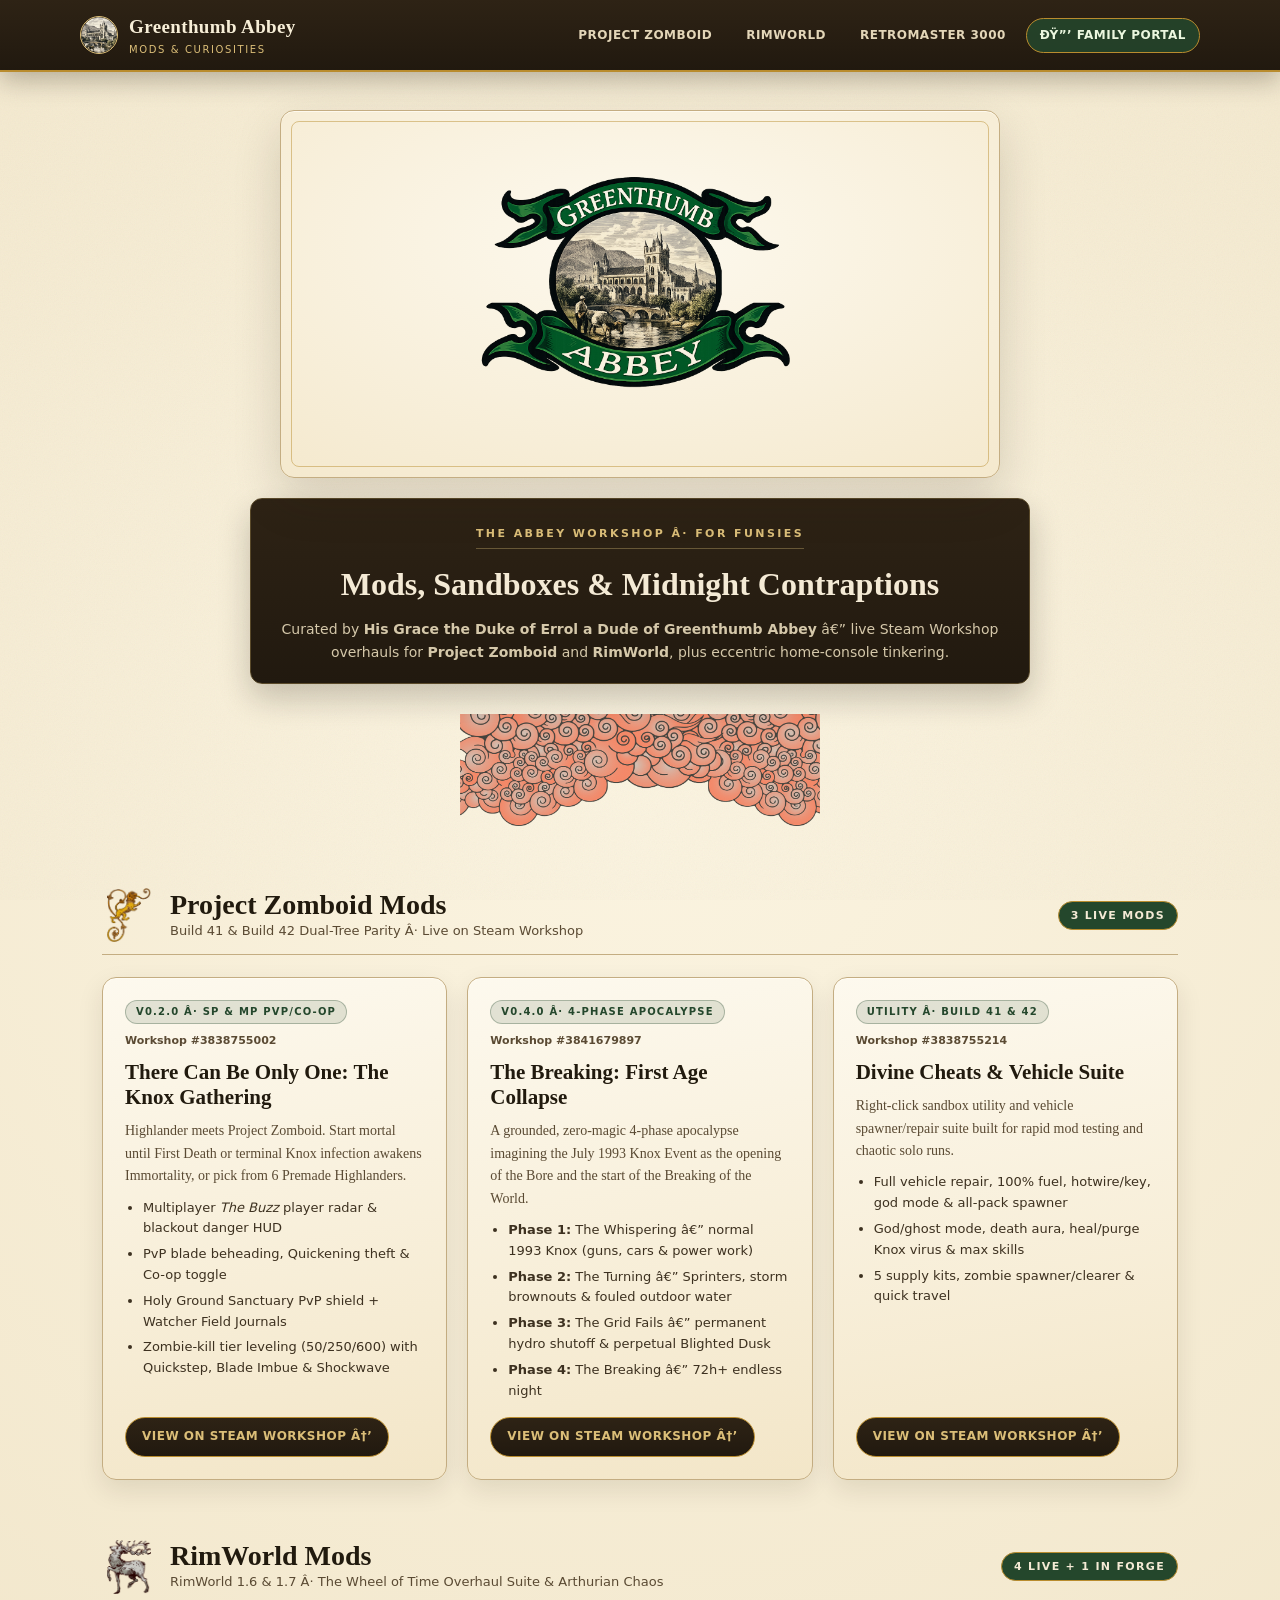
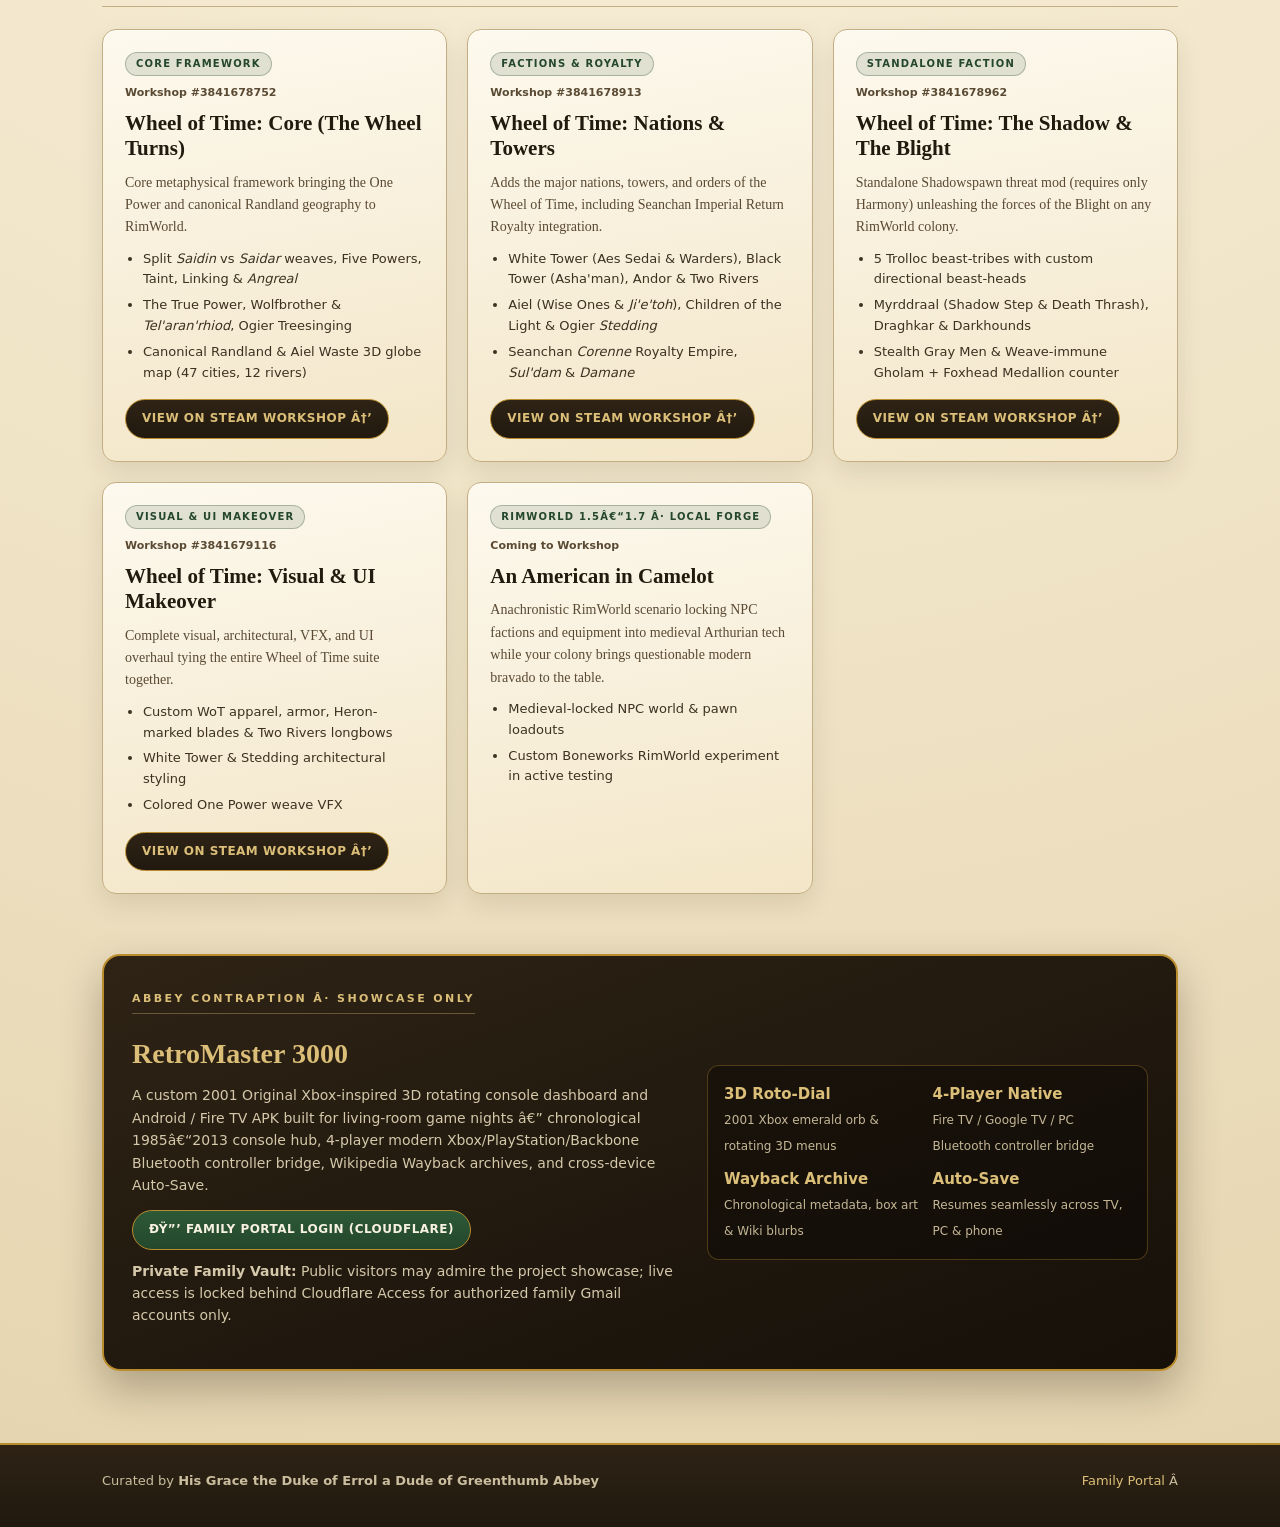
==== commit 63fd254c: "Launch Greenthumb Abbey parchment showcase (Boneworks mods & RetroMaster 3000)" ====
--- a/index.html
+++ b/index.html
@@ -1,27 +1,499 @@
-<!DOCTYPE html>
+﻿<!DOCTYPE html>
 <html lang="en">
 <head>
   <meta charset="utf-8">
   <meta name="viewport" content="width=device-width, initial-scale=1">
-  <title>Greenthumb Abbey — Coming Soon</title>
-  <meta name="description" content="Greenthumb Abbey — Mods & Odd Projects by His Grace The Duke of Errol, The Dude of Greenthumb Abbey.">
-  <meta name="theme-color" content="#F0E4C7">
+  <title>Greenthumb Abbey â€” Mods, Workshop &amp; Curiosities</title>
+  <meta name="description" content="Creator profile and mod showcase for Project Zomboid, RimWorld, and custom living-room contraptions by His Grace the Duke of Errol a Dude of Greenthumb Abbey.">
+  <meta name="theme-color" content="#21190F">
   <link rel="icon" href="assets/ga-coin.png" type="image/png">
-  <link rel="stylesheet" href="css/site.css">
+  <style>
+    :root {
+      --parchment: #F0E4C7;
+      --parchment-hi: #FBF4E1;
+      --parchment-lo: #E5D4AE;
+      --walnut: #21190F;
+      --walnut-hi: #2E2315;
+      --ink: #211A0E;
+      --ink-soft: #5A4A33;
+      --brass: #B98C2E;
+      --brass-hi: #DBBE78;
+      --moss: #24472C;
+      --moss-hi: #14532D;
+      --border: #C4AD82;
+      --font-serif: "Palatino Linotype", "Book Antiqua", Palatino, Georgia, serif;
+      --font-sans: system-ui, -apple-system, BlinkMacSystemFont, "Segoe UI", Roboto, sans-serif;
+    }
+    *, *::before, *::after { box-sizing: border-box; margin: 0; padding: 0; }
+    html { scroll-behavior: smooth; }
+    body {
+      min-height: 100vh;
+      background: radial-gradient(circle at 50% 24%, var(--parchment-hi) 0%, var(--parchment) 58%, var(--parchment-lo) 100%);
+      color: var(--ink);
+      font-family: var(--font-serif);
+      line-height: 1.6;
+      -webkit-font-smoothing: antialiased;
+    }
+    body::before {
+      content: "";
+      position: fixed;
+      inset: 0;
+      pointer-events: none;
+      opacity: .055;
+      mix-blend-mode: multiply;
+      background-image: url("data:image/svg+xml,%3Csvg xmlns='http://www.w3.org/2000/svg' width='140' height='140'%3E%3Cfilter id='n'%3E%3CfeTurbulence type='fractalNoise' baseFrequency='0.85' numOctaves='2'/%3E%3C/filter%3E%3Crect width='100%25' height='100%25' filter='url(%23n)'/%3E%3C/svg%3E");
+    }
+    .sans { font-family: var(--font-sans); }
+    .wrap { max-width: 1120px; margin: 0 auto; padding: 0 22px; position: relative; z-index: 1; }
+
+    /* Walnut Sticky Header */
+    header {
+      position: sticky;
+      top: 0;
+      z-index: 30;
+      background: linear-gradient(180deg, var(--walnut-hi) 0%, var(--walnut) 100%);
+      border-bottom: 2px solid var(--brass);
+      box-shadow: 0 8px 26px rgba(24, 17, 7, 0.28);
+    }
+    .header-in {
+      display: flex;
+      flex-wrap: wrap;
+      align-items: center;
+      justify-content: space-between;
+      gap: 12px;
+      padding: 12px 0;
+    }
+    .brand { display: flex; align-items: center; gap: 11px; text-decoration: none; color: #F7EED7; }
+    .brand img { width: 38px; height: 38px; border-radius: 50%; border: 1.5px solid var(--brass-hi); }
+    .brand-name { font-size: 19px; font-weight: 700; letter-spacing: 0.02em; display: block; }
+    .brand-sub { font-size: 10px; color: var(--brass-hi); text-transform: uppercase; letter-spacing: 0.16em; display: block; }
+    nav { display: flex; flex-wrap: wrap; align-items: center; gap: 6px; }
+    nav a {
+      text-decoration: none;
+      color: #E3D6B8;
+      font-size: 12px;
+      font-weight: 700;
+      letter-spacing: 0.04em;
+      text-transform: uppercase;
+      padding: 7px 13px;
+      border-radius: 999px;
+      border: 1px solid transparent;
+      transition: all 0.15s ease;
+    }
+    nav a:hover { color: #FFF9EB; border-color: rgba(219, 190, 120, 0.45); background: rgba(255,255,255,0.06); }
+    nav a.portal-tab {
+      background: rgba(36, 71, 44, 0.85);
+      border-color: var(--brass);
+      color: #EBF7DF;
+    }
+    nav a.portal-tab:hover { background: var(--moss); color: #fff; }
+
+    /* Bookplate Hero Crest */
+    .hero { padding: 38px 0 28px; display: flex; flex-direction: column; align-items: center; text-align: center; gap: 20px; }
+    .plate {
+      position: relative;
+      width: min(92vw, 720px);
+      padding: clamp(14px, 2.4vw, 28px);
+      background: radial-gradient(120% 120% at 50% 35%, #FDF9EE 0%, #F4E8CC 72%, #EAD9B3 100%);
+      border: 1px solid var(--border);
+      border-radius: 14px;
+      box-shadow: 0 20px 48px rgba(38, 27, 11, 0.16), inset 0 1px 0 rgba(255, 252, 243, 0.85);
+    }
+    .plate::after {
+      content: "";
+      position: absolute;
+      inset: 10px;
+      border: 1px solid rgba(185, 140, 46, 0.48);
+      border-radius: 8px;
+      pointer-events: none;
+    }
+    .plate img {
+      width: 100%;
+      max-height: 310px;
+      object-fit: contain;
+      display: block;
+      margin: 0 auto;
+      mix-blend-mode: multiply;
+    }
+    .hero-banner {
+      max-width: 780px;
+      background: linear-gradient(180deg, var(--walnut-hi) 0%, var(--walnut) 100%);
+      border: 1px solid #5A4A2A;
+      border-radius: 12px;
+      padding: 20px 28px;
+      color: #F4EAD5;
+      box-shadow: 0 14px 32px rgba(24, 17, 7, 0.22);
+    }
+    .kicker {
+      display: inline-block;
+      font-size: 11px;
+      font-weight: 700;
+      letter-spacing: 0.22em;
+      text-transform: uppercase;
+      color: var(--brass-hi);
+      border-bottom: 1px solid rgba(219, 190, 120, 0.35);
+      padding-bottom: 5px;
+      margin-bottom: 10px;
+    }
+    .hero-banner h1 { font-size: clamp(22px, 3.2vw, 32px); font-weight: 600; margin-bottom: 8px; }
+    .hero-banner p { font-size: 14px; color: #D5C8AA; }
+
+    .ribbon-divider {
+      display: block;
+      width: min(360px, 75%);
+      margin: 10px auto 4px;
+      opacity: 0.72;
+      mix-blend-mode: multiply;
+    }
+
+    /* Section Headings */
+    section.wing { padding: 30px 0; }
+    .wing-head {
+      display: flex;
+      align-items: center;
+      justify-content: space-between;
+      gap: 16px;
+      border-bottom: 1.5px solid var(--border);
+      padding-bottom: 12px;
+      margin-bottom: 22px;
+      flex-wrap: wrap;
+    }
+    .wing-title-wrap { display: flex; align-items: center; gap: 14px; }
+    .wing-ornament { width: 54px; height: 54px; object-fit: contain; mix-blend-mode: multiply; }
+    .wing-head h2 { font-size: 28px; color: var(--ink); line-height: 1.15; }
+    .wing-head .sub { font-size: 13px; color: var(--ink-soft); }
+    .wing-badge {
+      font-size: 11px;
+      font-weight: 800;
+      letter-spacing: 0.12em;
+      text-transform: uppercase;
+      padding: 5px 12px;
+      border-radius: 999px;
+      background: var(--moss);
+      color: #F4EAD5;
+      border: 1px solid var(--brass);
+    }
+
+    /* Illuminated Mod Folio Cards */
+    .folio-grid {
+      display: grid;
+      grid-template-columns: repeat(auto-fit, minmax(310px, 1fr));
+      gap: 20px;
+    }
+    .folio {
+      position: relative;
+      background: linear-gradient(170deg, #FDF9EE 0%, #F3E6C8 100%);
+      border: 1px solid var(--border);
+      border-radius: 14px;
+      padding: 22px;
+      display: flex;
+      flex-direction: column;
+      gap: 10px;
+      box-shadow: 0 10px 26px rgba(38, 27, 11, 0.1), inset 0 1px 0 rgba(255, 253, 246, 0.9);
+      transition: transform 0.16s ease, border-color 0.16s ease, box-shadow 0.16s ease;
+    }
+    .folio:hover { transform: translateY(-4px); border-color: var(--brass); box-shadow: 0 16px 34px rgba(38, 27, 11, 0.18); }
+    .folio-top { display: flex; justify-content: space-between; align-items: center; gap: 8px; flex-wrap: wrap; }
+    .folio-tag {
+      font-size: 10px;
+      font-weight: 800;
+      letter-spacing: 0.12em;
+      text-transform: uppercase;
+      padding: 3px 10px;
+      border-radius: 999px;
+      background: rgba(36, 71, 44, 0.12);
+      color: var(--moss);
+      border: 1px solid rgba(36, 71, 44, 0.3);
+    }
+    .folio-id { font-size: 11px; color: var(--ink-soft); font-weight: 700; }
+    .folio h3 { font-size: 21px; color: var(--ink); line-height: 1.2; }
+    .folio p { font-size: 14px; color: var(--ink-soft); }
+    .folio ul { padding-left: 18px; font-size: 13px; color: #3D3120; display: flex; flex-direction: column; gap: 5px; margin-bottom: 6px; }
+    .btn {
+      display: inline-flex;
+      align-items: center;
+      gap: 6px;
+      align-self: flex-start;
+      margin-top: auto;
+      text-decoration: none;
+      font-weight: 800;
+      font-size: 12px;
+      letter-spacing: 0.04em;
+      text-transform: uppercase;
+      padding: 9px 16px;
+      border-radius: 999px;
+      background: linear-gradient(180deg, var(--walnut-hi), var(--walnut));
+      color: var(--brass-hi);
+      border: 1px solid var(--brass);
+      transition: transform 0.12s ease, background 0.15s ease;
+    }
+    .btn:hover { transform: translateY(-1px); background: var(--moss); color: #fff; }
+    .btn-moss { background: linear-gradient(180deg, #2d5937, var(--moss)); color: #F7F1E1; }
+
+    /* RetroMaster 3000 Walnut & Emerald Showcase Plate */
+    .contraption {
+      background: linear-gradient(160deg, var(--walnut-hi) 0%, #161009 100%);
+      border: 2px solid var(--brass);
+      border-radius: 18px;
+      padding: 28px;
+      color: #F4EAD5;
+      box-shadow: 0 18px 42px rgba(24, 17, 7, 0.28);
+      display: grid;
+      grid-template-columns: 1.25fr 1fr;
+      gap: 24px;
+      align-items: center;
+    }
+    .contraption h2 { font-size: 28px; color: var(--brass-hi); margin: 8px 0; }
+    .contraption p { font-size: 14px; color: #D5C8AA; margin-bottom: 14px; }
+    .spec-grid {
+      display: grid;
+      grid-template-columns: 1fr 1fr;
+      gap: 10px;
+      background: rgba(0, 0, 0, 0.3);
+      border: 1px solid rgba(185, 140, 46, 0.35);
+      border-radius: 12px;
+      padding: 16px;
+    }
+    .spec strong { display: block; color: var(--brass-hi); font-size: 15px; }
+    .spec span { font-size: 12px; color: #C5B796; }
+    .lock-note { font-size: 12px; color: #AFA07E; margin-top: 10px; }
+
+    footer {
+      margin-top: 42px;
+      background: linear-gradient(180deg, var(--walnut-hi), var(--walnut));
+      border-top: 2px solid var(--brass);
+      padding: 26px 0 36px;
+      color: #CBBE9F;
+      font-size: 13px;
+    }
+    .footer-in { display: flex; flex-wrap: wrap; justify-content: space-between; align-items: center; gap: 12px; }
+    footer a { color: var(--brass-hi); text-decoration: none; }
+    footer a:hover { text-decoration: underline; }
+
+    @media (max-width: 780px) { .contraption { grid-template-columns: 1fr; padding: 22px; } }
+  </style>
 </head>
 <body>
-  <main class="stage">
-    <div class="plate">
-      <img src="assets/ga-logo.png" alt="Greenthumb Abbey crest" width="1536" height="1024">
+  <header>
+    <div class="wrap header-in">
+      <a class="brand" href="index.html">
+        <img src="assets/ga-coin.png" alt="Greenthumb Abbey Seal">
+        <span>
+          <span class="brand-name">Greenthumb Abbey</span>
+          <span class="brand-sub sans">Mods &amp; Curiosities</span>
+        </span>
+      </a>
+      <nav class="sans" aria-label="Primary">
+        <a href="#zomboid">Project Zomboid</a>
+        <a href="#rimworld">RimWorld</a>
+        <a href="#contraptions">RetroMaster 3000</a>
+        <a class="portal-tab" href="https://play.greenthumbabbey.com">ðŸ”’ Family Portal</a>
+      </nav>
     </div>
-    <section class="banner" aria-label="Coming soon">
-      <p class="banner__kicker">Coming Soon</p>
-      <h1 class="banner__title">Mods &amp; Odd Projects</h1>
-      <p class="banner__meta">
-        His Grace The Duke of Errol, The Dude of Greenthumb Abbey &middot;
-        <a href="https://burntthumbworks.com/" target="_blank" rel="noopener">Burnt Thumb Works</a>
-      </p>
+  </header>
+
+  <main class="wrap">
+    <section class="hero">
+      <div class="plate">
+        <img src="assets/ga-logo.png" alt="Greenthumb Abbey Engraved Crest">
+      </div>
+      <div class="hero-banner">
+        <div class="kicker sans">The Abbey Workshop Â· For Funsies</div>
+        <h1>Mods, Sandboxes &amp; Midnight Contraptions</h1>
+        <p class="sans">
+          Curated by <strong>His Grace the Duke of Errol a Dude of Greenthumb Abbey</strong> â€”
+          live Steam Workshop overhauls for <strong>Project Zomboid</strong> and <strong>RimWorld</strong>,
+          plus eccentric home-console tinkering.
+        </p>
+      </div>
+      <img class="ribbon-divider" src="assets/ornaments/manuscript-border-ribbon.png" alt="">
+    </section>
+
+    <!-- PROJECT ZOMBOID WING -->
+    <section class="wing" id="zomboid">
+      <div class="wing-head">
+        <div class="wing-title-wrap">
+          <img class="wing-ornament" src="assets/ornaments/heraldic-lion-rampant.png" alt="">
+          <div>
+            <h2>Project Zomboid Mods</h2>
+            <div class="sub sans">Build 41 &amp; Build 42 Dual-Tree Parity Â· Live on Steam Workshop</div>
+          </div>
+        </div>
+        <span class="wing-badge sans">3 Live Mods</span>
+      </div>
+
+      <div class="folio-grid">
+        <article class="folio">
+          <div class="folio-top sans">
+            <span class="folio-tag">v0.2.0 Â· SP &amp; MP PvP/Co-op</span>
+            <span class="folio-id">Workshop #3838755002</span>
+          </div>
+          <h3>There Can Be Only One: The Knox Gathering</h3>
+          <p>Highlander meets Project Zomboid. Start mortal until First Death or terminal Knox infection awakens Immortality, or pick from 6 Premade Highlanders.</p>
+          <ul class="sans">
+            <li>Multiplayer <em>The Buzz</em> player radar &amp; blackout danger HUD</li>
+            <li>PvP blade beheading, Quickening theft &amp; Co-op toggle</li>
+            <li>Holy Ground Sanctuary PvP shield + Watcher Field Journals</li>
+            <li>Zombie-kill tier leveling (50/250/600) with Quickstep, Blade Imbue &amp; Shockwave</li>
+          </ul>
+          <a class="btn sans" href="https://steamcommunity.com/sharedfiles/filedetails/?id=3838755002" target="_blank" rel="noopener">View on Steam Workshop â†’</a>
+        </article>
+
+        <article class="folio">
+          <div class="folio-top sans">
+            <span class="folio-tag">v0.4.0 Â· 4-Phase Apocalypse</span>
+            <span class="folio-id">Workshop #3841679897</span>
+          </div>
+          <h3>The Breaking: First Age Collapse</h3>
+          <p>A grounded, zero-magic 4-phase apocalypse imagining the July 1993 Knox Event as the opening of the Bore and the start of the Breaking of the World.</p>
+          <ul class="sans">
+            <li><strong>Phase 1:</strong> The Whispering â€” normal 1993 Knox (guns, cars &amp; power work)</li>
+            <li><strong>Phase 2:</strong> The Turning â€” Sprinters, storm brownouts &amp; fouled outdoor water</li>
+            <li><strong>Phase 3:</strong> The Grid Fails â€” permanent hydro shutoff &amp; perpetual Blighted Dusk</li>
+            <li><strong>Phase 4:</strong> The Breaking â€” 72h+ endless night</li>
+          </ul>
+          <a class="btn sans" href="https://steamcommunity.com/sharedfiles/filedetails/?id=3841679897" target="_blank" rel="noopener">View on Steam Workshop â†’</a>
+        </article>
+
+        <article class="folio">
+          <div class="folio-top sans">
+            <span class="folio-tag">Utility Â· Build 41 &amp; 42</span>
+            <span class="folio-id">Workshop #3838755214</span>
+          </div>
+          <h3>Divine Cheats &amp; Vehicle Suite</h3>
+          <p>Right-click sandbox utility and vehicle spawner/repair suite built for rapid mod testing and chaotic solo runs.</p>
+          <ul class="sans">
+            <li>Full vehicle repair, 100% fuel, hotwire/key, god mode &amp; all-pack spawner</li>
+            <li>God/ghost mode, death aura, heal/purge Knox virus &amp; max skills</li>
+            <li>5 supply kits, zombie spawner/clearer &amp; quick travel</li>
+          </ul>
+          <a class="btn sans" href="https://steamcommunity.com/sharedfiles/filedetails/?id=3838755214" target="_blank" rel="noopener">View on Steam Workshop â†’</a>
+        </article>
+      </div>
+    </section>
+
+    <!-- RIMWORLD WING -->
+    <section class="wing" id="rimworld">
+      <div class="wing-head">
+        <div class="wing-title-wrap">
+          <img class="wing-ornament" src="assets/ornaments/heraldic-stag.png" alt="">
+          <div>
+            <h2>RimWorld Mods</h2>
+            <div class="sub sans">RimWorld 1.6 &amp; 1.7 Â· The Wheel of Time Overhaul Suite &amp; Arthurian Chaos</div>
+          </div>
+        </div>
+        <span class="wing-badge sans">4 Live + 1 In Forge</span>
+      </div>
+
+      <div class="folio-grid">
+        <article class="folio">
+          <div class="folio-top sans">
+            <span class="folio-tag">Core Framework</span>
+            <span class="folio-id">Workshop #3841678752</span>
+          </div>
+          <h3>Wheel of Time: Core (The Wheel Turns)</h3>
+          <p>Core metaphysical framework bringing the One Power and canonical Randland geography to RimWorld.</p>
+          <ul class="sans">
+            <li>Split <em>Saidin</em> vs <em>Saidar</em> weaves, Five Powers, Taint, Linking &amp; <em>Angreal</em></li>
+            <li>The True Power, Wolfbrother &amp; <em>Tel'aran'rhiod</em>, Ogier Treesinging</li>
+            <li>Canonical Randland &amp; Aiel Waste 3D globe map (47 cities, 12 rivers)</li>
+          </ul>
+          <a class="btn sans" href="https://steamcommunity.com/sharedfiles/filedetails/?id=3841678752" target="_blank" rel="noopener">View on Steam Workshop â†’</a>
+        </article>
+
+        <article class="folio">
+          <div class="folio-top sans">
+            <span class="folio-tag">Factions &amp; Royalty</span>
+            <span class="folio-id">Workshop #3841678913</span>
+          </div>
+          <h3>Wheel of Time: Nations &amp; Towers</h3>
+          <p>Adds the major nations, towers, and orders of the Wheel of Time, including Seanchan Imperial Return Royalty integration.</p>
+          <ul class="sans">
+            <li>White Tower (Aes Sedai &amp; Warders), Black Tower (Asha'man), Andor &amp; Two Rivers</li>
+            <li>Aiel (Wise Ones &amp; <em>Ji'e'toh</em>), Children of the Light &amp; Ogier <em>Stedding</em></li>
+            <li>Seanchan <em>Corenne</em> Royalty Empire, <em>Sul'dam</em> &amp; <em>Damane</em></li>
+          </ul>
+          <a class="btn sans" href="https://steamcommunity.com/sharedfiles/filedetails/?id=3841678913" target="_blank" rel="noopener">View on Steam Workshop â†’</a>
+        </article>
+
+        <article class="folio">
+          <div class="folio-top sans">
+            <span class="folio-tag">Standalone Faction</span>
+            <span class="folio-id">Workshop #3841678962</span>
+          </div>
+          <h3>Wheel of Time: The Shadow &amp; The Blight</h3>
+          <p>Standalone Shadowspawn threat mod (requires only Harmony) unleashing the forces of the Blight on any RimWorld colony.</p>
+          <ul class="sans">
+            <li>5 Trolloc beast-tribes with custom directional beast-heads</li>
+            <li>Myrddraal (Shadow Step &amp; Death Thrash), Draghkar &amp; Darkhounds</li>
+            <li>Stealth Gray Men &amp; Weave-immune Gholam + Foxhead Medallion counter</li>
+          </ul>
+          <a class="btn sans" href="https://steamcommunity.com/sharedfiles/filedetails/?id=3841678962" target="_blank" rel="noopener">View on Steam Workshop â†’</a>
+        </article>
+
+        <article class="folio">
+          <div class="folio-top sans">
+            <span class="folio-tag">Visual &amp; UI Makeover</span>
+            <span class="folio-id">Workshop #3841679116</span>
+          </div>
+          <h3>Wheel of Time: Visual &amp; UI Makeover</h3>
+          <p>Complete visual, architectural, VFX, and UI overhaul tying the entire Wheel of Time suite together.</p>
+          <ul class="sans">
+            <li>Custom WoT apparel, armor, Heron-marked blades &amp; Two Rivers longbows</li>
+            <li>White Tower &amp; Stedding architectural styling</li>
+            <li>Colored One Power weave VFX</li>
+          </ul>
+          <a class="btn sans" href="https://steamcommunity.com/sharedfiles/filedetails/?id=3841679116" target="_blank" rel="noopener">View on Steam Workshop â†’</a>
+        </article>
+
+        <article class="folio">
+          <div class="folio-top sans">
+            <span class="folio-tag">RimWorld 1.5â€“1.7 Â· Local Forge</span>
+            <span class="folio-id">Coming to Workshop</span>
+          </div>
+          <h3>An American in Camelot</h3>
+          <p>Anachronistic RimWorld scenario locking NPC factions and equipment into medieval Arthurian tech while your colony brings questionable modern bravado to the table.</p>
+          <ul class="sans">
+            <li>Medieval-locked NPC world &amp; pawn loadouts</li>
+            <li>Custom Boneworks RimWorld experiment in active testing</li>
+          </ul>
+        </article>
+      </div>
+    </section>
+
+    <!-- RETROMASTER 3000 SHOWCASE -->
+    <section class="wing" id="contraptions">
+      <div class="contraption">
+        <div>
+          <span class="kicker sans">Abbey Contraption Â· Showcase Only</span>
+          <h2>RetroMaster 3000</h2>
+          <p class="sans">
+            A custom 2001 Original Xbox-inspired 3D rotating console dashboard and Android / Fire TV APK built for living-room game nights â€”
+            chronological 1985â€“2013 console hub, 4-player modern Xbox/PlayStation/Backbone Bluetooth controller bridge, Wikipedia Wayback archives, and cross-device Auto-Save.
+          </p>
+          <a class="btn btn-moss sans" href="https://play.greenthumbabbey.com">ðŸ”’ Family Portal Login (Cloudflare)</a>
+          <p class="lock-note sans">
+            <strong>Private Family Vault:</strong> Public visitors may admire the project showcase; live access is locked behind Cloudflare Access for authorized family Gmail accounts only.
+          </p>
+        </div>
+        <div class="spec-grid sans">
+          <div class="spec"><strong>3D Roto-Dial</strong><span>2001 Xbox emerald orb &amp; rotating 3D menus</span></div>
+          <div class="spec"><strong>4-Player Native</strong><span>Fire TV / Google TV / PC Bluetooth controller bridge</span></div>
+          <div class="spec"><strong>Wayback Archive</strong><span>Chronological metadata, box art &amp; Wiki blurbs</span></div>
+          <div class="spec"><strong>Auto-Save</strong><span>Resumes seamlessly across TV, PC &amp; phone</span></div>
+        </div>
+      </div>
     </section>
   </main>
+
+  <footer class="sans">
+    <div class="wrap footer-in">
+      <span>Curated by <strong>His Grace the Duke of Errol a Dude of Greenthumb Abbey</strong></span>
+      <span>
+        <a href="https://play.greenthumbabbey.com">Family Portal</a> Â
+      </span>
+    </div>
+  </footer>
 </body>
 </html>
+
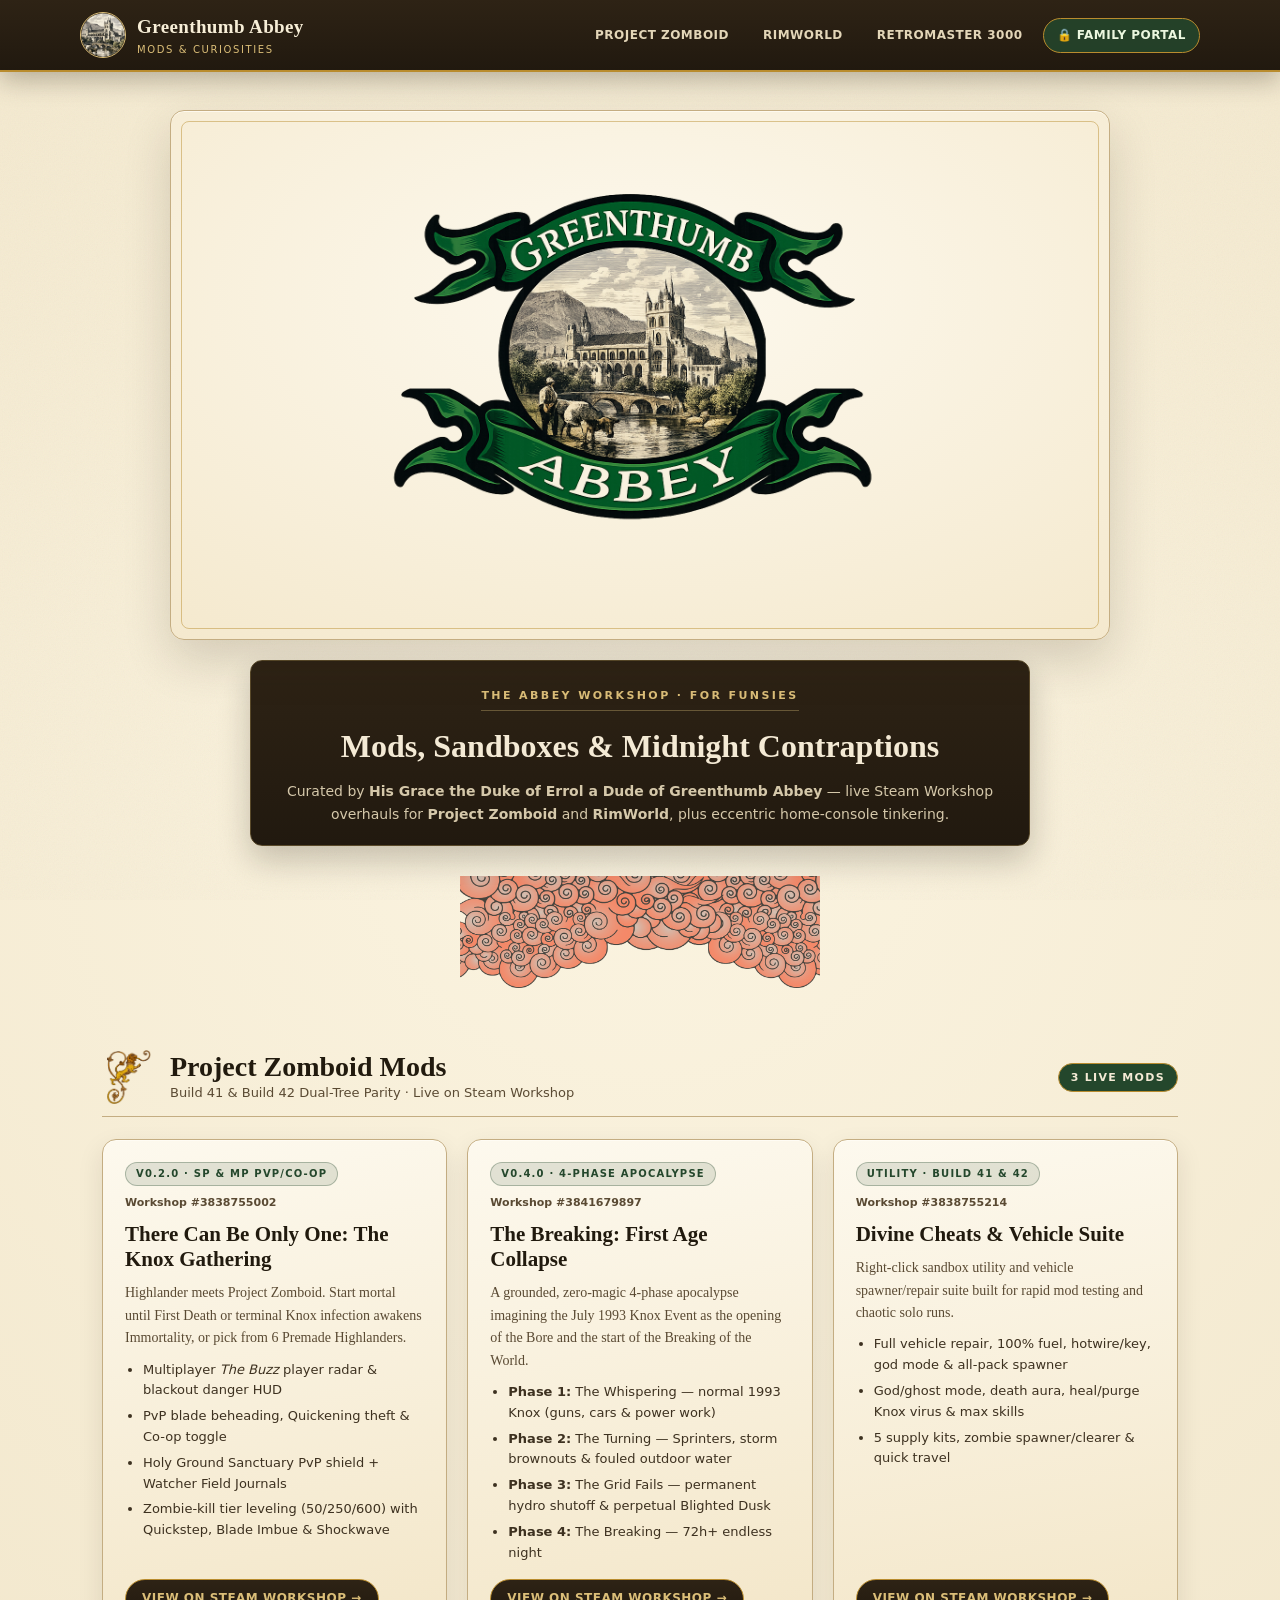
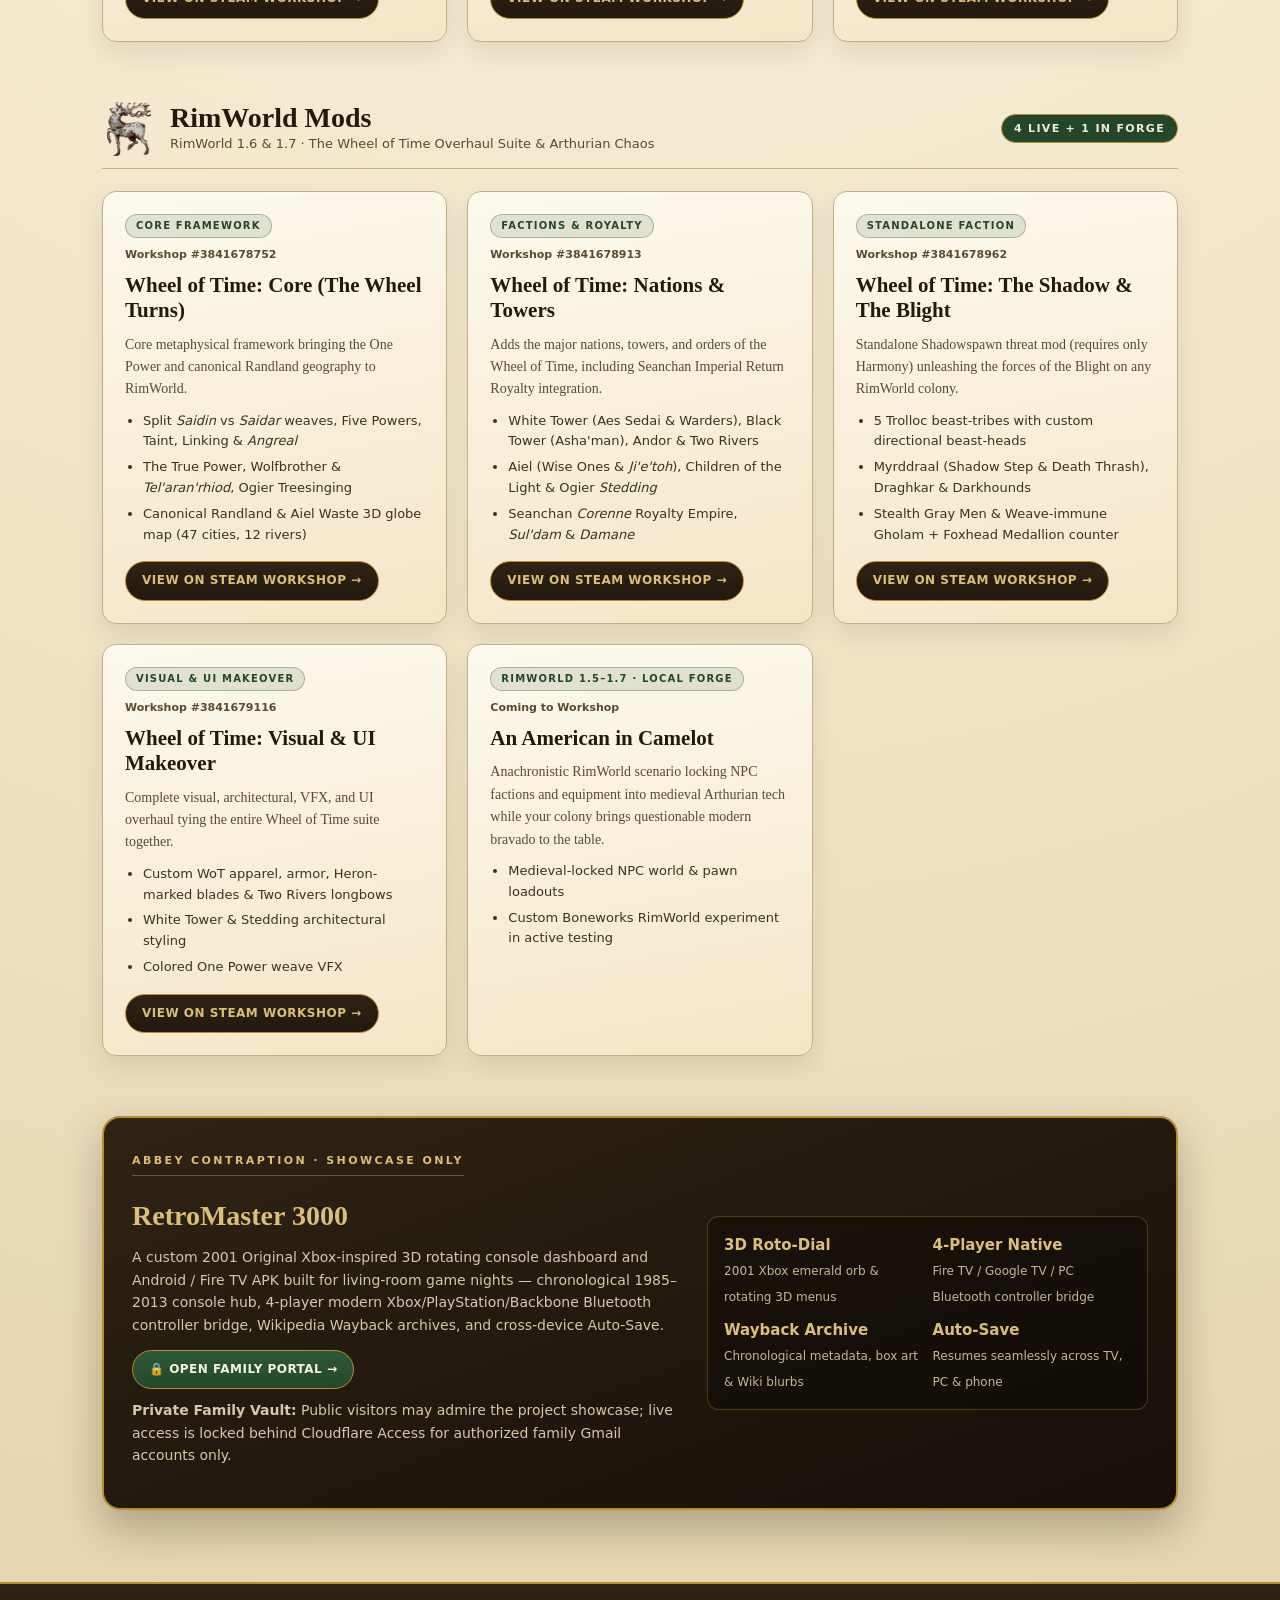
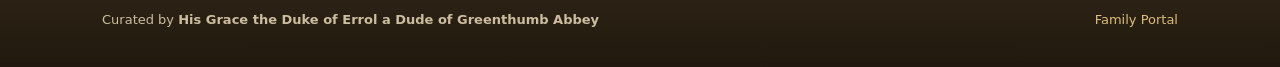
==== commit 98b34f51: "Enlarge Abbey crest logo, fix Family Portal button text and HTML entities" ====
--- a/index.html
+++ b/index.html
@@ -1,9 +1,9 @@
-﻿<!DOCTYPE html>
+<!DOCTYPE html>
 <html lang="en">
 <head>
   <meta charset="utf-8">
   <meta name="viewport" content="width=device-width, initial-scale=1">
-  <title>Greenthumb Abbey â€” Mods, Workshop &amp; Curiosities</title>
+  <title>Greenthumb Abbey &mdash; Mods, Workshop &amp; Curiosities</title>
   <meta name="description" content="Creator profile and mod showcase for Project Zomboid, RimWorld, and custom living-room contraptions by His Grace the Duke of Errol a Dude of Greenthumb Abbey.">
   <meta name="theme-color" content="#21190F">
   <link rel="icon" href="assets/ga-coin.png" type="image/png">
@@ -64,7 +64,7 @@
       padding: 12px 0;
     }
     .brand { display: flex; align-items: center; gap: 11px; text-decoration: none; color: #F7EED7; }
-    .brand img { width: 38px; height: 38px; border-radius: 50%; border: 1.5px solid var(--brass-hi); }
+    .brand img { width: 46px; height: 46px; border-radius: 50%; border: 1.5px solid var(--brass-hi); }
     .brand-name { font-size: 19px; font-weight: 700; letter-spacing: 0.02em; display: block; }
     .brand-sub { font-size: 10px; color: var(--brass-hi); text-transform: uppercase; letter-spacing: 0.16em; display: block; }
     nav { display: flex; flex-wrap: wrap; align-items: center; gap: 6px; }
@@ -92,8 +92,8 @@
     .hero { padding: 38px 0 28px; display: flex; flex-direction: column; align-items: center; text-align: center; gap: 20px; }
     .plate {
       position: relative;
-      width: min(92vw, 720px);
-      padding: clamp(14px, 2.4vw, 28px);
+      width: min(94vw, 940px);
+      padding: clamp(14px, 2vw, 24px);
       background: radial-gradient(120% 120% at 50% 35%, #FDF9EE 0%, #F4E8CC 72%, #EAD9B3 100%);
       border: 1px solid var(--border);
       border-radius: 14px;
@@ -109,7 +109,7 @@
     }
     .plate img {
       width: 100%;
-      max-height: 310px;
+      max-height: 480px;
       object-fit: contain;
       display: block;
       margin: 0 auto;
@@ -287,7 +287,7 @@
         <a href="#zomboid">Project Zomboid</a>
         <a href="#rimworld">RimWorld</a>
         <a href="#contraptions">RetroMaster 3000</a>
-        <a class="portal-tab" href="https://play.greenthumbabbey.com">ðŸ”’ Family Portal</a>
+        <a class="portal-tab" href="https://play.greenthumbabbey.com">&#128274; Family Portal</a>
       </nav>
     </div>
   </header>
@@ -298,10 +298,10 @@
         <img src="assets/ga-logo.png" alt="Greenthumb Abbey Engraved Crest">
       </div>
       <div class="hero-banner">
-        <div class="kicker sans">The Abbey Workshop Â· For Funsies</div>
+        <div class="kicker sans">The Abbey Workshop &middot; For Funsies</div>
         <h1>Mods, Sandboxes &amp; Midnight Contraptions</h1>
         <p class="sans">
-          Curated by <strong>His Grace the Duke of Errol a Dude of Greenthumb Abbey</strong> â€”
+          Curated by <strong>His Grace the Duke of Errol a Dude of Greenthumb Abbey</strong> &mdash;
           live Steam Workshop overhauls for <strong>Project Zomboid</strong> and <strong>RimWorld</strong>,
           plus eccentric home-console tinkering.
         </p>
@@ -316,7 +316,7 @@
           <img class="wing-ornament" src="assets/ornaments/heraldic-lion-rampant.png" alt="">
           <div>
             <h2>Project Zomboid Mods</h2>
-            <div class="sub sans">Build 41 &amp; Build 42 Dual-Tree Parity Â· Live on Steam Workshop</div>
+            <div class="sub sans">Build 41 &amp; Build 42 Dual-Tree Parity &middot; Live on Steam Workshop</div>
           </div>
         </div>
         <span class="wing-badge sans">3 Live Mods</span>
@@ -325,7 +325,7 @@
       <div class="folio-grid">
         <article class="folio">
           <div class="folio-top sans">
-            <span class="folio-tag">v0.2.0 Â· SP &amp; MP PvP/Co-op</span>
+            <span class="folio-tag">v0.2.0 &middot; SP &amp; MP PvP/Co-op</span>
             <span class="folio-id">Workshop #3838755002</span>
           </div>
           <h3>There Can Be Only One: The Knox Gathering</h3>
@@ -336,28 +336,28 @@
             <li>Holy Ground Sanctuary PvP shield + Watcher Field Journals</li>
             <li>Zombie-kill tier leveling (50/250/600) with Quickstep, Blade Imbue &amp; Shockwave</li>
           </ul>
-          <a class="btn sans" href="https://steamcommunity.com/sharedfiles/filedetails/?id=3838755002" target="_blank" rel="noopener">View on Steam Workshop â†’</a>
-        </article>
-
-        <article class="folio">
-          <div class="folio-top sans">
-            <span class="folio-tag">v0.4.0 Â· 4-Phase Apocalypse</span>
+          <a class="btn sans" href="https://steamcommunity.com/sharedfiles/filedetails/?id=3838755002" target="_blank" rel="noopener">View on Steam Workshop &rarr;</a>
+        </article>
+
+        <article class="folio">
+          <div class="folio-top sans">
+            <span class="folio-tag">v0.4.0 &middot; 4-Phase Apocalypse</span>
             <span class="folio-id">Workshop #3841679897</span>
           </div>
           <h3>The Breaking: First Age Collapse</h3>
           <p>A grounded, zero-magic 4-phase apocalypse imagining the July 1993 Knox Event as the opening of the Bore and the start of the Breaking of the World.</p>
           <ul class="sans">
-            <li><strong>Phase 1:</strong> The Whispering â€” normal 1993 Knox (guns, cars &amp; power work)</li>
-            <li><strong>Phase 2:</strong> The Turning â€” Sprinters, storm brownouts &amp; fouled outdoor water</li>
-            <li><strong>Phase 3:</strong> The Grid Fails â€” permanent hydro shutoff &amp; perpetual Blighted Dusk</li>
-            <li><strong>Phase 4:</strong> The Breaking â€” 72h+ endless night</li>
-          </ul>
-          <a class="btn sans" href="https://steamcommunity.com/sharedfiles/filedetails/?id=3841679897" target="_blank" rel="noopener">View on Steam Workshop â†’</a>
-        </article>
-
-        <article class="folio">
-          <div class="folio-top sans">
-            <span class="folio-tag">Utility Â· Build 41 &amp; 42</span>
+            <li><strong>Phase 1:</strong> The Whispering &mdash; normal 1993 Knox (guns, cars &amp; power work)</li>
+            <li><strong>Phase 2:</strong> The Turning &mdash; Sprinters, storm brownouts &amp; fouled outdoor water</li>
+            <li><strong>Phase 3:</strong> The Grid Fails &mdash; permanent hydro shutoff &amp; perpetual Blighted Dusk</li>
+            <li><strong>Phase 4:</strong> The Breaking &mdash; 72h+ endless night</li>
+          </ul>
+          <a class="btn sans" href="https://steamcommunity.com/sharedfiles/filedetails/?id=3841679897" target="_blank" rel="noopener">View on Steam Workshop &rarr;</a>
+        </article>
+
+        <article class="folio">
+          <div class="folio-top sans">
+            <span class="folio-tag">Utility &middot; Build 41 &amp; 42</span>
             <span class="folio-id">Workshop #3838755214</span>
           </div>
           <h3>Divine Cheats &amp; Vehicle Suite</h3>
@@ -367,7 +367,7 @@
             <li>God/ghost mode, death aura, heal/purge Knox virus &amp; max skills</li>
             <li>5 supply kits, zombie spawner/clearer &amp; quick travel</li>
           </ul>
-          <a class="btn sans" href="https://steamcommunity.com/sharedfiles/filedetails/?id=3838755214" target="_blank" rel="noopener">View on Steam Workshop â†’</a>
+          <a class="btn sans" href="https://steamcommunity.com/sharedfiles/filedetails/?id=3838755214" target="_blank" rel="noopener">View on Steam Workshop &rarr;</a>
         </article>
       </div>
     </section>
@@ -379,7 +379,7 @@
           <img class="wing-ornament" src="assets/ornaments/heraldic-stag.png" alt="">
           <div>
             <h2>RimWorld Mods</h2>
-            <div class="sub sans">RimWorld 1.6 &amp; 1.7 Â· The Wheel of Time Overhaul Suite &amp; Arthurian Chaos</div>
+            <div class="sub sans">RimWorld 1.6 &amp; 1.7 &middot; The Wheel of Time Overhaul Suite &amp; Arthurian Chaos</div>
           </div>
         </div>
         <span class="wing-badge sans">4 Live + 1 In Forge</span>
@@ -398,7 +398,7 @@
             <li>The True Power, Wolfbrother &amp; <em>Tel'aran'rhiod</em>, Ogier Treesinging</li>
             <li>Canonical Randland &amp; Aiel Waste 3D globe map (47 cities, 12 rivers)</li>
           </ul>
-          <a class="btn sans" href="https://steamcommunity.com/sharedfiles/filedetails/?id=3841678752" target="_blank" rel="noopener">View on Steam Workshop â†’</a>
+          <a class="btn sans" href="https://steamcommunity.com/sharedfiles/filedetails/?id=3841678752" target="_blank" rel="noopener">View on Steam Workshop &rarr;</a>
         </article>
 
         <article class="folio">
@@ -413,7 +413,7 @@
             <li>Aiel (Wise Ones &amp; <em>Ji'e'toh</em>), Children of the Light &amp; Ogier <em>Stedding</em></li>
             <li>Seanchan <em>Corenne</em> Royalty Empire, <em>Sul'dam</em> &amp; <em>Damane</em></li>
           </ul>
-          <a class="btn sans" href="https://steamcommunity.com/sharedfiles/filedetails/?id=3841678913" target="_blank" rel="noopener">View on Steam Workshop â†’</a>
+          <a class="btn sans" href="https://steamcommunity.com/sharedfiles/filedetails/?id=3841678913" target="_blank" rel="noopener">View on Steam Workshop &rarr;</a>
         </article>
 
         <article class="folio">
@@ -428,7 +428,7 @@
             <li>Myrddraal (Shadow Step &amp; Death Thrash), Draghkar &amp; Darkhounds</li>
             <li>Stealth Gray Men &amp; Weave-immune Gholam + Foxhead Medallion counter</li>
           </ul>
-          <a class="btn sans" href="https://steamcommunity.com/sharedfiles/filedetails/?id=3841678962" target="_blank" rel="noopener">View on Steam Workshop â†’</a>
+          <a class="btn sans" href="https://steamcommunity.com/sharedfiles/filedetails/?id=3841678962" target="_blank" rel="noopener">View on Steam Workshop &rarr;</a>
         </article>
 
         <article class="folio">
@@ -443,12 +443,12 @@
             <li>White Tower &amp; Stedding architectural styling</li>
             <li>Colored One Power weave VFX</li>
           </ul>
-          <a class="btn sans" href="https://steamcommunity.com/sharedfiles/filedetails/?id=3841679116" target="_blank" rel="noopener">View on Steam Workshop â†’</a>
-        </article>
-
-        <article class="folio">
-          <div class="folio-top sans">
-            <span class="folio-tag">RimWorld 1.5â€“1.7 Â· Local Forge</span>
+          <a class="btn sans" href="https://steamcommunity.com/sharedfiles/filedetails/?id=3841679116" target="_blank" rel="noopener">View on Steam Workshop &rarr;</a>
+        </article>
+
+        <article class="folio">
+          <div class="folio-top sans">
+            <span class="folio-tag">RimWorld 1.5&ndash;1.7 &middot; Local Forge</span>
             <span class="folio-id">Coming to Workshop</span>
           </div>
           <h3>An American in Camelot</h3>
@@ -465,13 +465,13 @@
     <section class="wing" id="contraptions">
       <div class="contraption">
         <div>
-          <span class="kicker sans">Abbey Contraption Â· Showcase Only</span>
+          <span class="kicker sans">Abbey Contraption &middot; Showcase Only</span>
           <h2>RetroMaster 3000</h2>
           <p class="sans">
-            A custom 2001 Original Xbox-inspired 3D rotating console dashboard and Android / Fire TV APK built for living-room game nights â€”
-            chronological 1985â€“2013 console hub, 4-player modern Xbox/PlayStation/Backbone Bluetooth controller bridge, Wikipedia Wayback archives, and cross-device Auto-Save.
+            A custom 2001 Original Xbox-inspired 3D rotating console dashboard and Android / Fire TV APK built for living-room game nights &mdash;
+            chronological 1985&ndash;2013 console hub, 4-player modern Xbox/PlayStation/Backbone Bluetooth controller bridge, Wikipedia Wayback archives, and cross-device Auto-Save.
           </p>
-          <a class="btn btn-moss sans" href="https://play.greenthumbabbey.com">ðŸ”’ Family Portal Login (Cloudflare)</a>
+          <a class="btn btn-moss sans" href="https://play.greenthumbabbey.com">&#128274; Open Family Portal &rarr;</a>
           <p class="lock-note sans">
             <strong>Private Family Vault:</strong> Public visitors may admire the project showcase; live access is locked behind Cloudflare Access for authorized family Gmail accounts only.
           </p>
@@ -490,10 +490,9 @@
     <div class="wrap footer-in">
       <span>Curated by <strong>His Grace the Duke of Errol a Dude of Greenthumb Abbey</strong></span>
       <span>
-        <a href="https://play.greenthumbabbey.com">Family Portal</a> Â
+        <a href="https://play.greenthumbabbey.com">Family Portal</a>
       </span>
     </div>
   </footer>
 </body>
 </html>
-
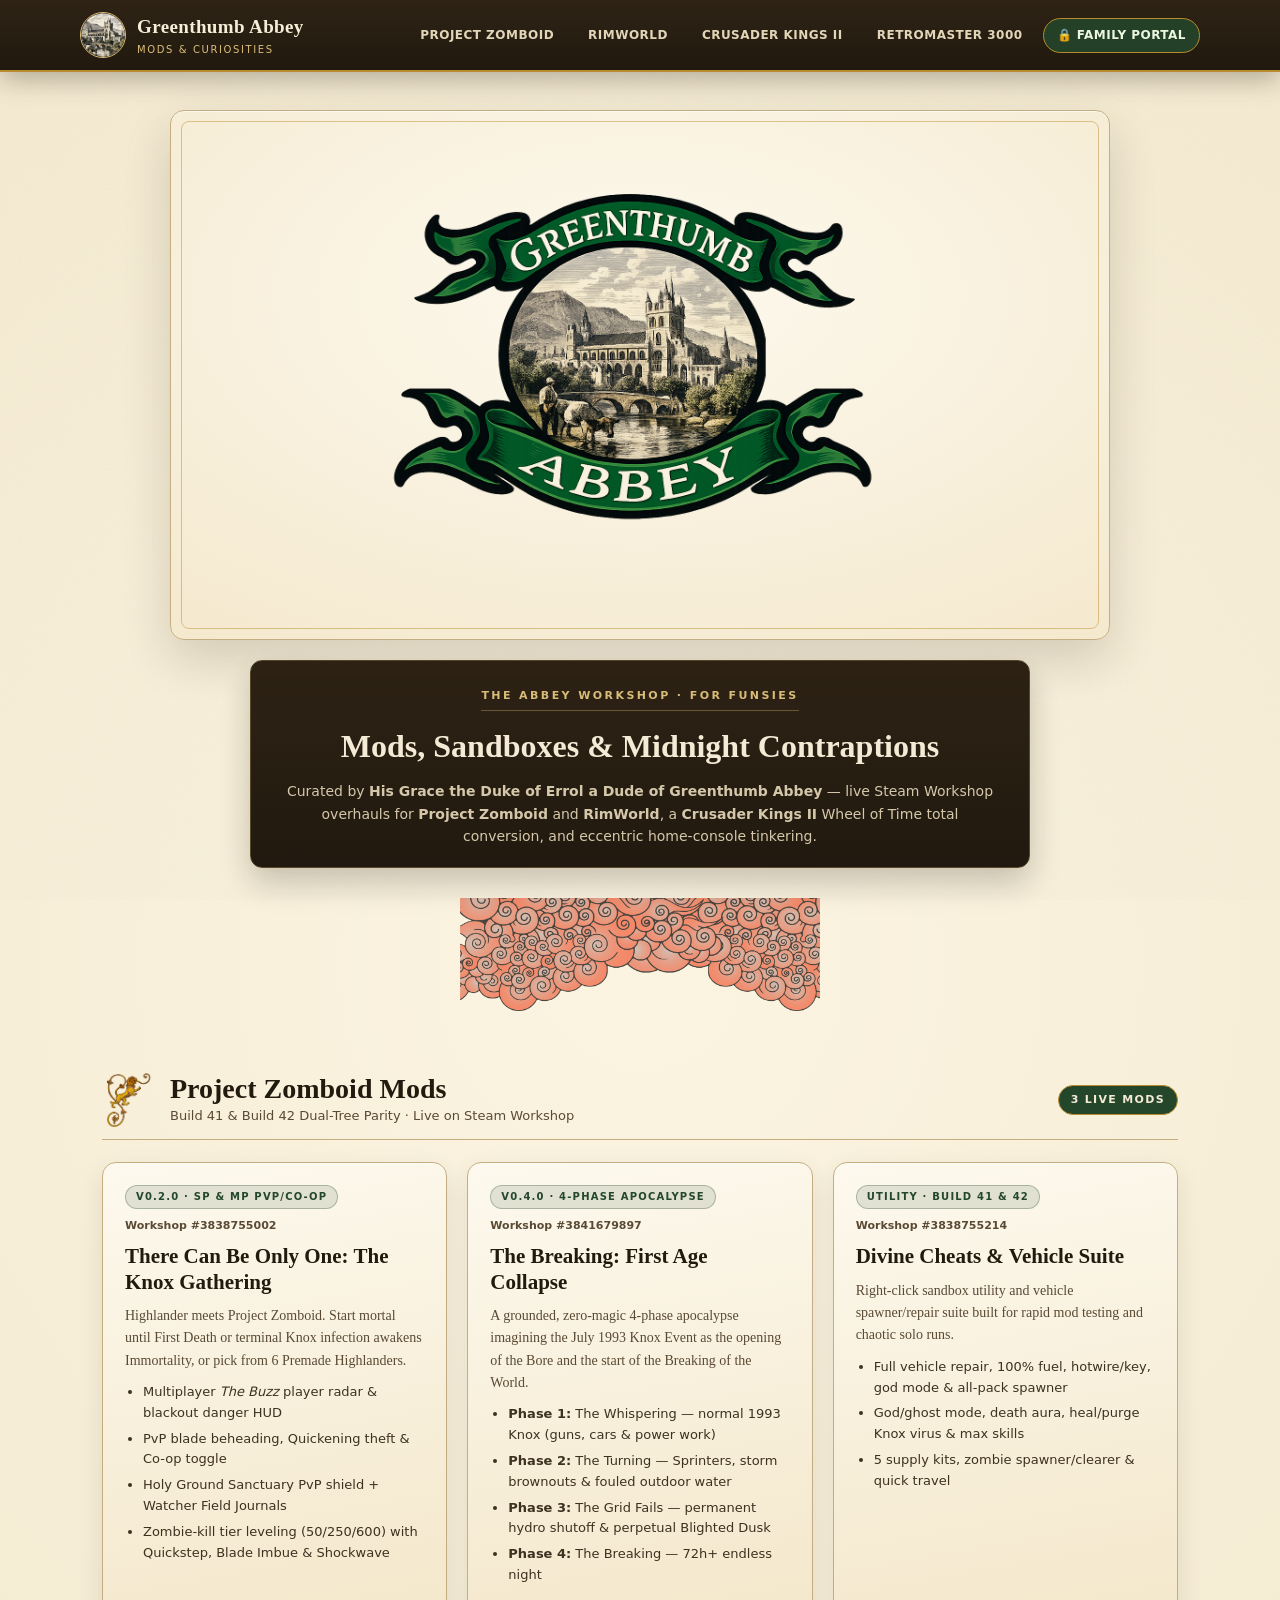
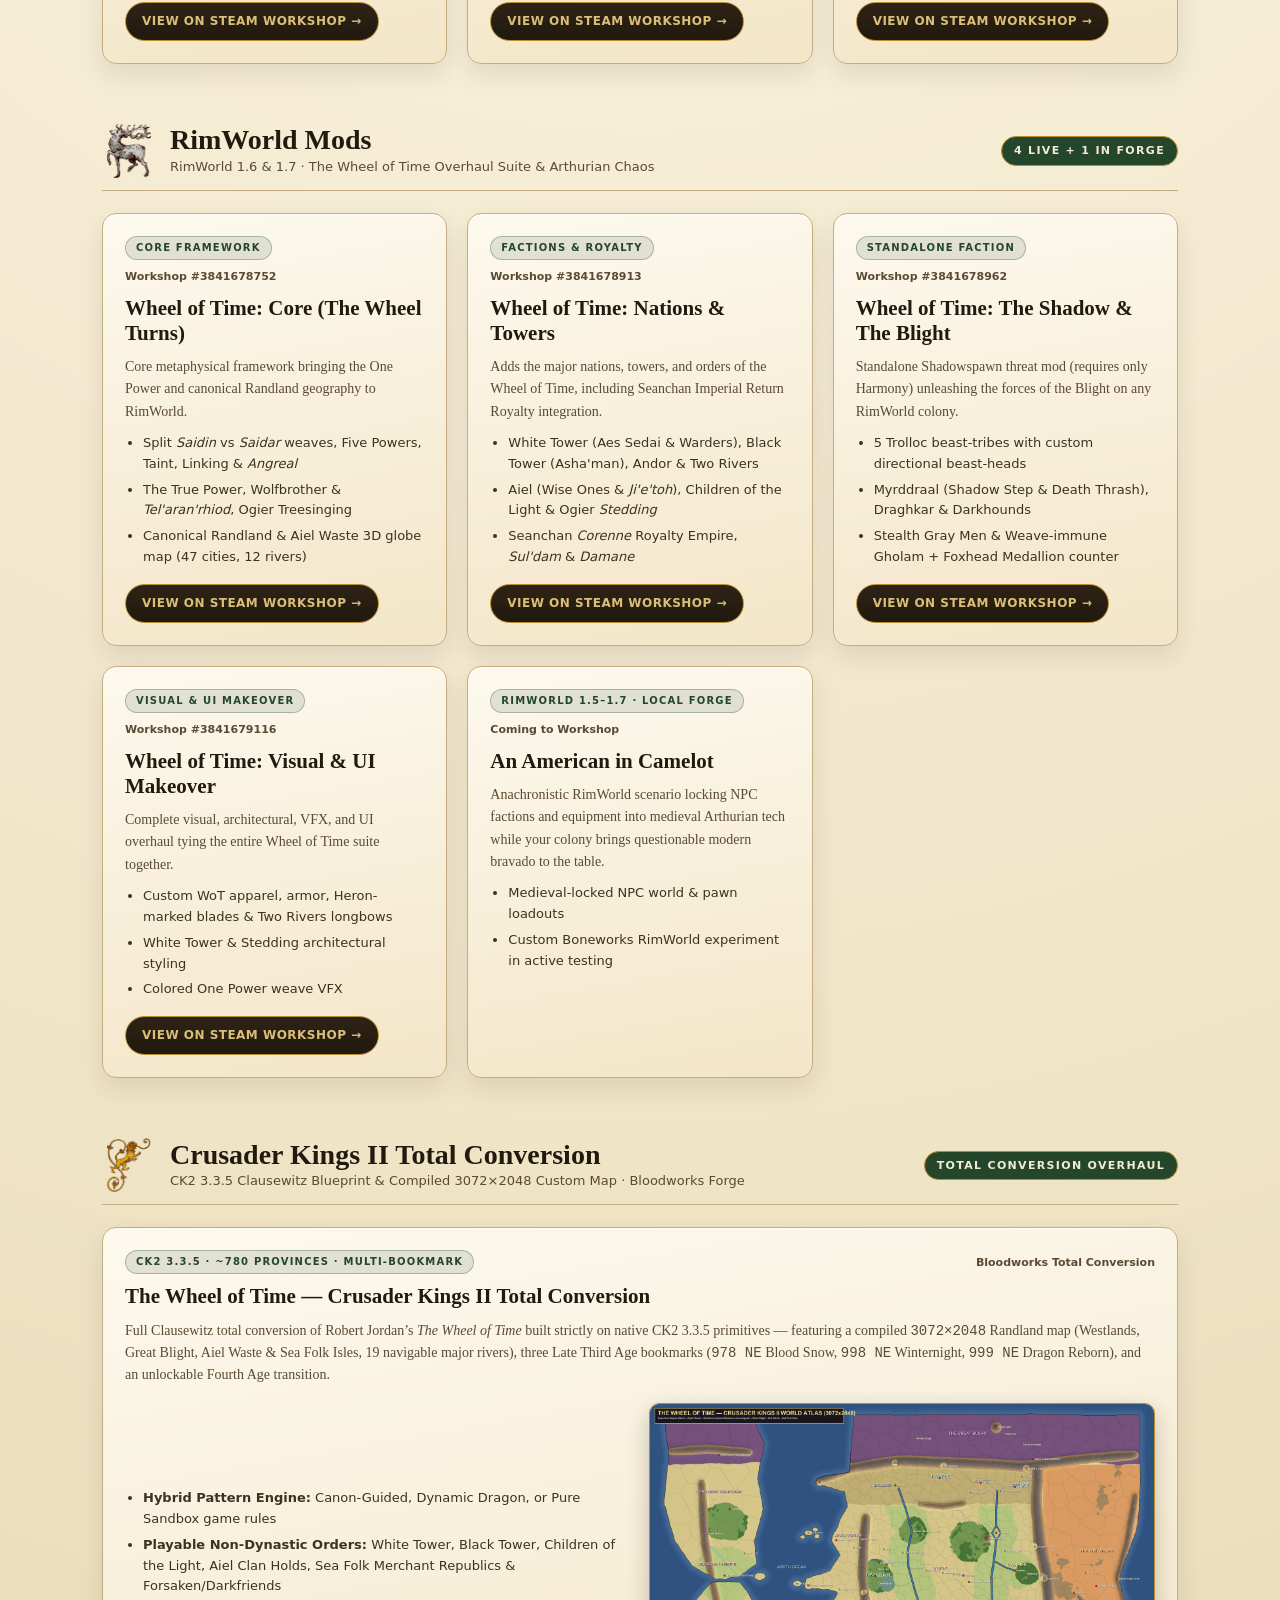
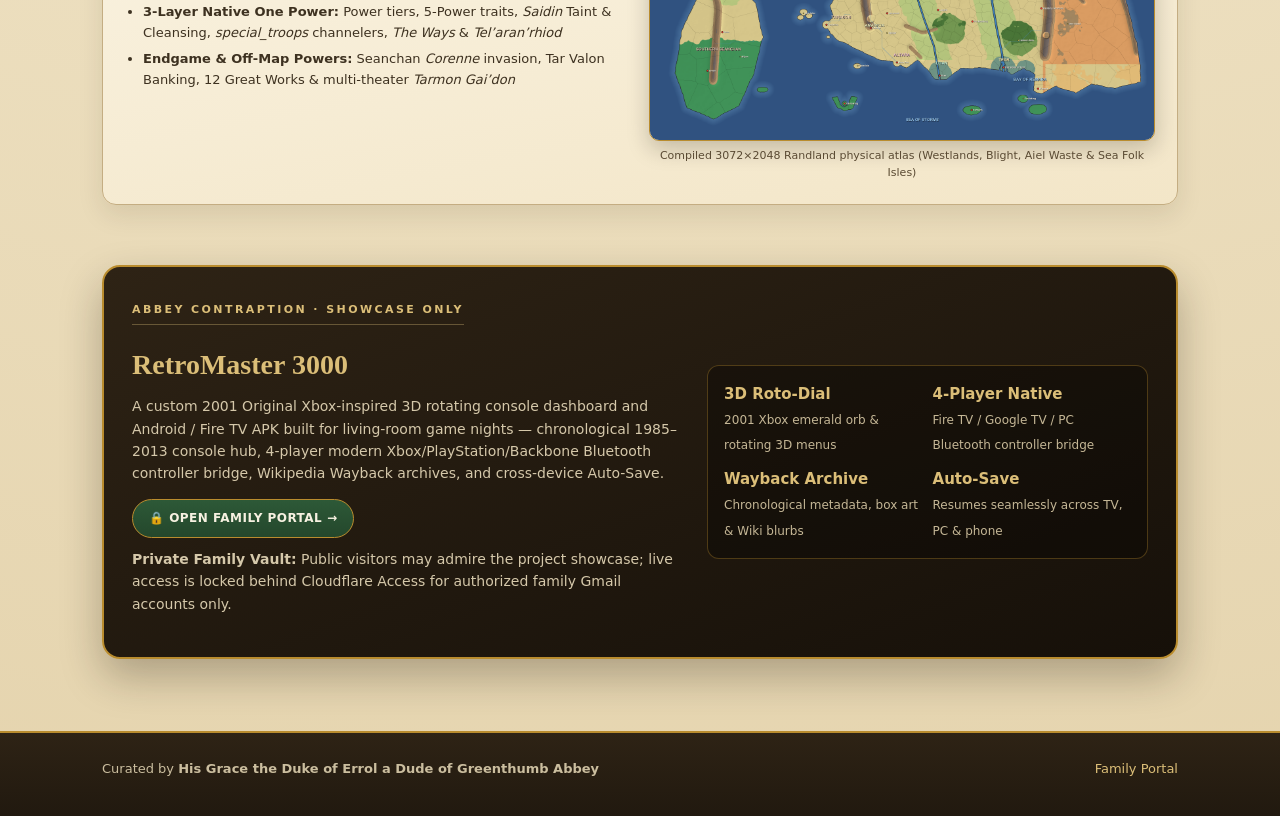
==== commit 26089397: "Add Crusader Kings II Wheel of Time Total Conversion wing and Randland atlas" ====
--- a/index.html
+++ b/index.html
@@ -286,6 +286,7 @@
       <nav class="sans" aria-label="Primary">
         <a href="#zomboid">Project Zomboid</a>
         <a href="#rimworld">RimWorld</a>
+        <a href="#ck2">Crusader Kings II</a>
         <a href="#contraptions">RetroMaster 3000</a>
         <a class="portal-tab" href="https://play.greenthumbabbey.com">&#128274; Family Portal</a>
       </nav>
@@ -303,7 +304,7 @@
         <p class="sans">
           Curated by <strong>His Grace the Duke of Errol a Dude of Greenthumb Abbey</strong> &mdash;
           live Steam Workshop overhauls for <strong>Project Zomboid</strong> and <strong>RimWorld</strong>,
-          plus eccentric home-console tinkering.
+          a <strong>Crusader Kings II</strong> Wheel of Time total conversion, and eccentric home-console tinkering.
         </p>
       </div>
       <img class="ribbon-divider" src="assets/ornaments/manuscript-border-ribbon.png" alt="">
@@ -457,6 +458,47 @@
             <li>Medieval-locked NPC world &amp; pawn loadouts</li>
             <li>Custom Boneworks RimWorld experiment in active testing</li>
           </ul>
+        </article>
+      </div>
+    </section>
+
+    <!-- CRUSADER KINGS II WING -->
+    <section class="wing" id="ck2">
+      <div class="wing-head">
+        <div class="wing-title-wrap">
+          <img class="wing-ornament" src="assets/ornaments/heraldic-lion-rampant.png" alt="">
+          <div>
+            <h2>Crusader Kings II Total Conversion</h2>
+            <div class="sub sans">CK2 3.3.5 Clausewitz Blueprint &amp; Compiled 3072&times;2048 Custom Map &middot; Bloodworks Forge</div>
+          </div>
+        </div>
+        <span class="wing-badge sans">Total Conversion Overhaul</span>
+      </div>
+
+      <div class="folio-grid">
+        <article class="folio" style="grid-column: 1 / -1;">
+          <div class="folio-top sans">
+            <span class="folio-tag">CK2 3.3.5 &middot; ~780 Provinces &middot; Multi-Bookmark</span>
+            <span class="folio-id">Bloodworks Total Conversion</span>
+          </div>
+          <h3>The Wheel of Time &mdash; Crusader Kings II Total Conversion</h3>
+          <p>
+            Full Clausewitz total conversion of Robert Jordan&rsquo;s <em>The Wheel of Time</em> built strictly on native CK2 3.3.5 primitives &mdash;
+            featuring a compiled <code>3072&times;2048</code> Randland map (Westlands, Great Blight, Aiel Waste &amp; Sea Folk Isles, 19 navigable major rivers),
+            three Late Third Age bookmarks (<code>978 NE</code> Blood Snow, <code>998 NE</code> Winternight, <code>999 NE</code> Dragon Reborn), and an unlockable Fourth Age transition.
+          </p>
+          <div style="display:grid; grid-template-columns: repeat(auto-fit, minmax(280px, 1fr)); gap: 18px; align-items: center; margin-top: 6px;">
+            <ul class="sans">
+              <li><strong>Hybrid Pattern Engine:</strong> Canon-Guided, Dynamic Dragon, or Pure Sandbox game rules</li>
+              <li><strong>Playable Non-Dynastic Orders:</strong> White Tower, Black Tower, Children of the Light, Aiel Clan Holds, Sea Folk Merchant Republics &amp; Forsaken/Darkfriends</li>
+              <li><strong>3-Layer Native One Power:</strong> Power tiers, 5-Power traits, <em>Saidin</em> Taint &amp; Cleansing, <em>special_troops</em> channelers, <em>The Ways</em> &amp; <em>Tel&rsquo;aran&rsquo;rhiod</em></li>
+              <li><strong>Endgame &amp; Off-Map Powers:</strong> Seanchan <em>Corenne</em> invasion, Tar Valon Banking, 12 Great Works &amp; multi-theater <em>Tarmon Gai&rsquo;don</em></li>
+            </ul>
+            <figure style="margin:0; text-align:center;">
+              <img src="assets/wot-ck2-atlas.png" alt="Compiled Wheel of Time CK2 Randland Physical Atlas" style="width:100%; border-radius:10px; border:1.5px solid var(--brass); box-shadow:0 8px 22px rgba(24,17,7,0.22); display:block;">
+              <figcaption class="sans" style="font-size:11px; color:var(--ink-soft); margin-top:6px;">Compiled 3072&times;2048 Randland physical atlas (Westlands, Blight, Aiel Waste &amp; Sea Folk Isles)</figcaption>
+            </figure>
+          </div>
         </article>
       </div>
     </section>
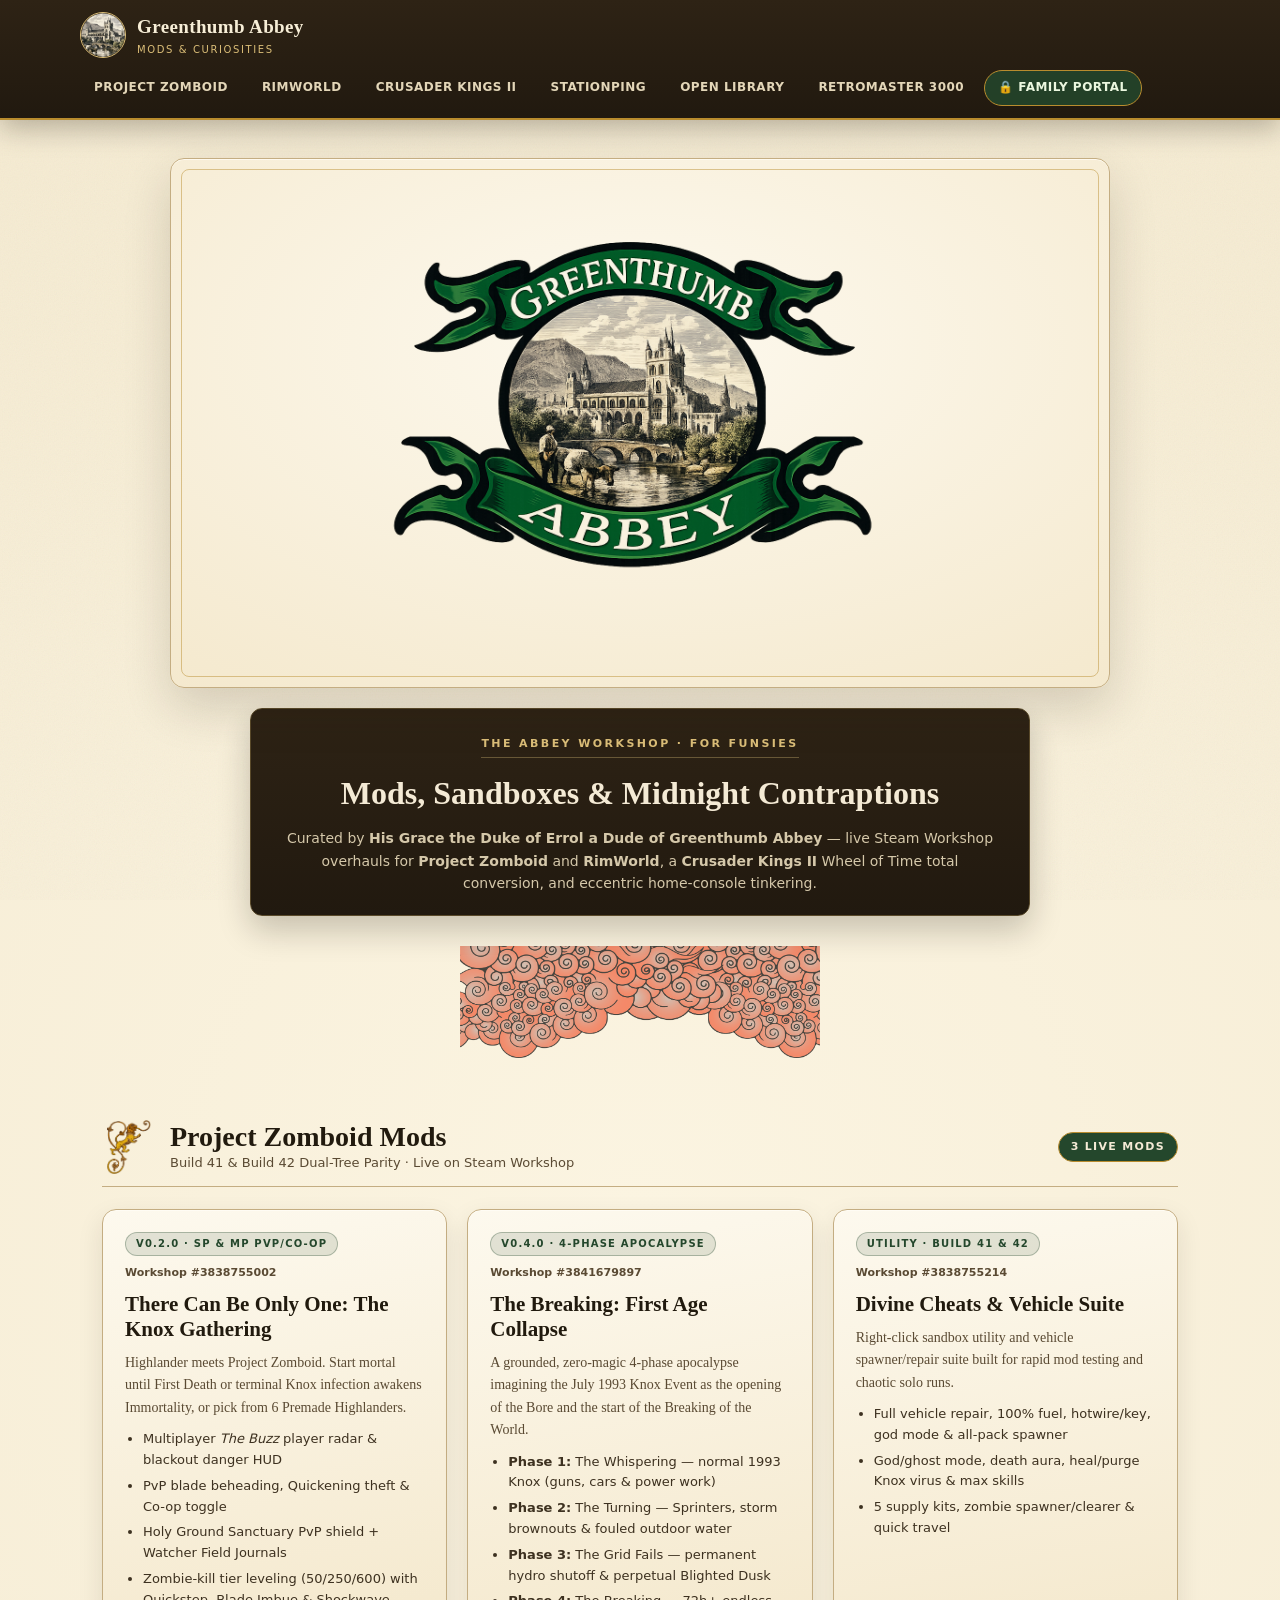
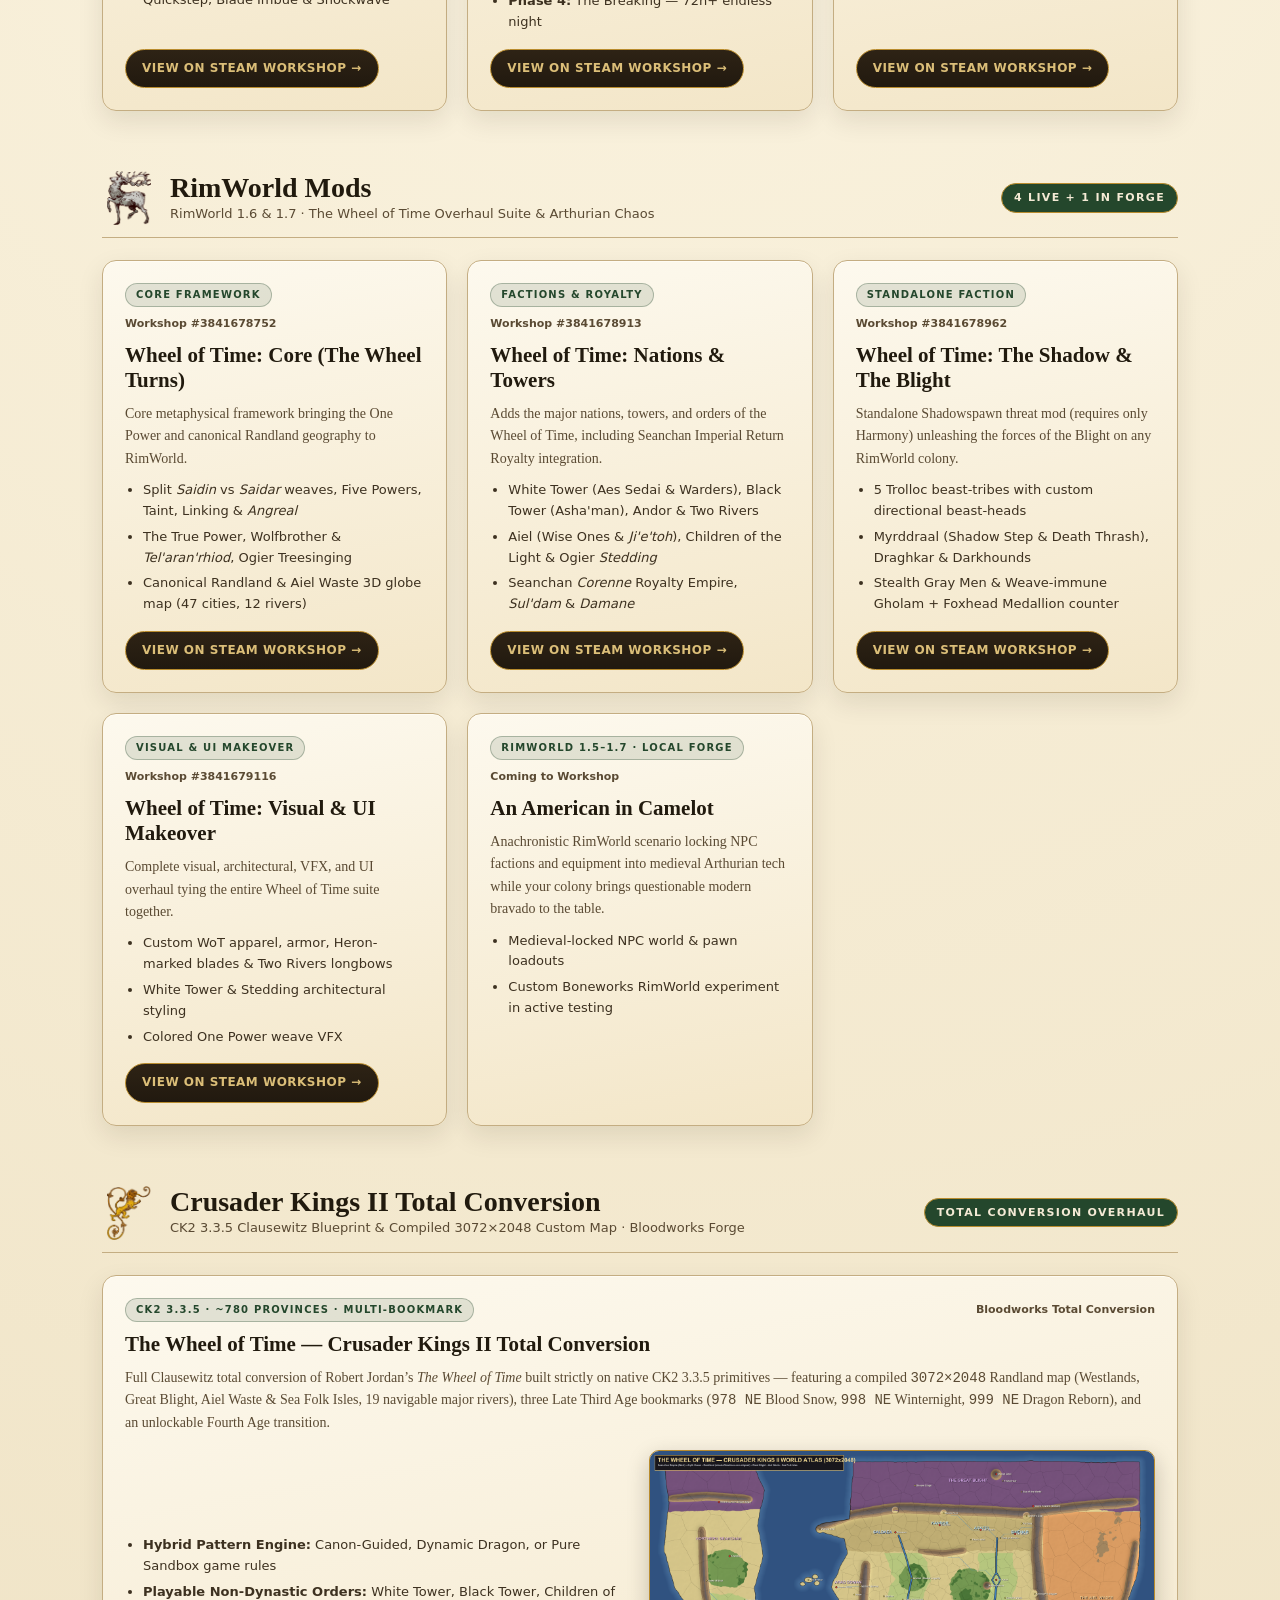
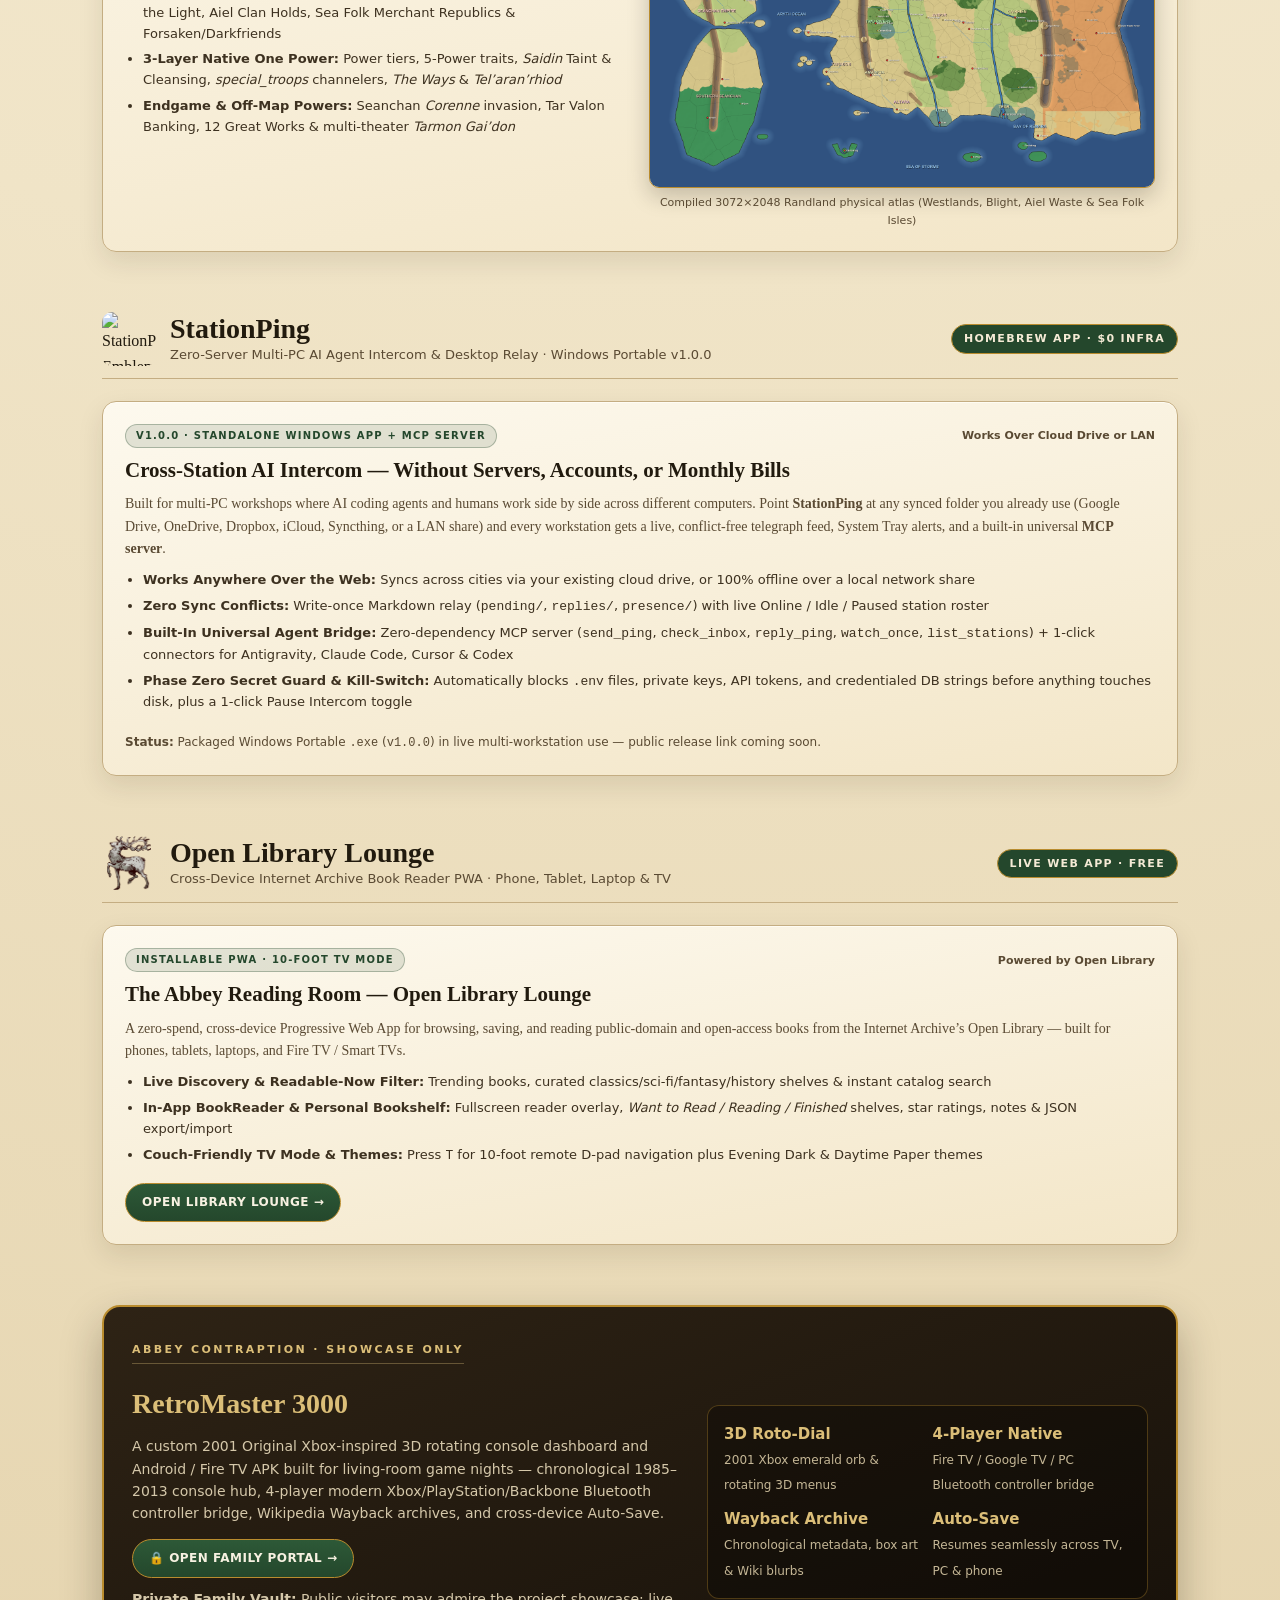
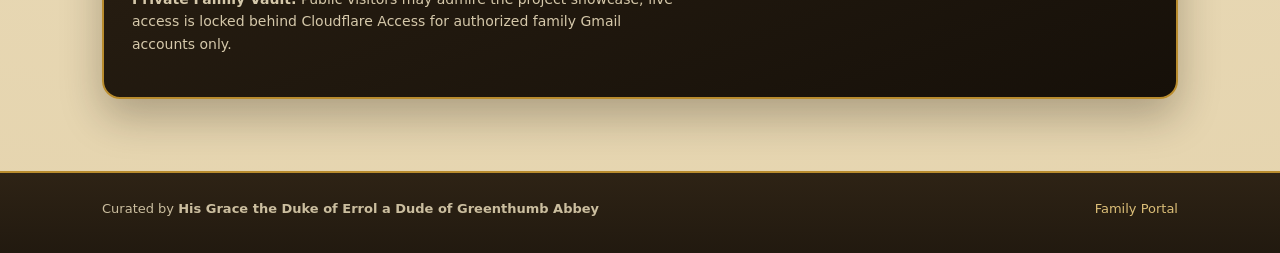
==== commit 07c62ef9: "Add Open Library Lounge static PWA and showcase wing" ====
--- a/index.html
+++ b/index.html
@@ -287,6 +287,8 @@
         <a href="#zomboid">Project Zomboid</a>
         <a href="#rimworld">RimWorld</a>
         <a href="#ck2">Crusader Kings II</a>
+        <a href="#stationping">StationPing</a>
+        <a href="#open-library">Open Library</a>
         <a href="#contraptions">RetroMaster 3000</a>
         <a class="portal-tab" href="https://play.greenthumbabbey.com">&#128274; Family Portal</a>
       </nav>
@@ -499,6 +501,78 @@
               <figcaption class="sans" style="font-size:11px; color:var(--ink-soft); margin-top:6px;">Compiled 3072&times;2048 Randland physical atlas (Westlands, Blight, Aiel Waste &amp; Sea Folk Isles)</figcaption>
             </figure>
           </div>
+        </article>
+      </div>
+    </section>
+
+    <!-- STATIONPING HOMEBREW DESKTOP APP -->
+    <section class="wing" id="stationping">
+      <div class="wing-head">
+        <div class="wing-title-wrap">
+          <img class="wing-ornament" src="assets/stationping-icon.png" alt="StationPing Emblem" style="mix-blend-mode:normal; border-radius:10px;">
+          <div>
+            <h2>StationPing</h2>
+            <div class="sub sans">Zero-Server Multi-PC AI Agent Intercom &amp; Desktop Relay &middot; Windows Portable v1.0.0</div>
+          </div>
+        </div>
+        <span class="wing-badge sans">Homebrew App &middot; $0 Infra</span>
+      </div>
+
+      <div class="folio-grid">
+        <article class="folio" style="grid-column: 1 / -1;">
+          <div class="folio-top sans">
+            <span class="folio-tag">v1.0.0 &middot; Standalone Windows App + MCP Server</span>
+            <span class="folio-id">Works Over Cloud Drive or LAN</span>
+          </div>
+          <h3>Cross-Station AI Intercom &mdash; Without Servers, Accounts, or Monthly Bills</h3>
+          <p>
+            Built for multi-PC workshops where AI coding agents and humans work side by side across different computers.
+            Point <strong>StationPing</strong> at any synced folder you already use (Google Drive, OneDrive, Dropbox, iCloud, Syncthing, or a LAN share)
+            and every workstation gets a live, conflict-free telegraph feed, System Tray alerts, and a built-in universal <strong>MCP server</strong>.
+          </p>
+          <ul class="sans">
+            <li><strong>Works Anywhere Over the Web:</strong> Syncs across cities via your existing cloud drive, or 100% offline over a local network share</li>
+            <li><strong>Zero Sync Conflicts:</strong> Write-once Markdown relay (<code>pending/</code>, <code>replies/</code>, <code>presence/</code>) with live Online / Idle / Paused station roster</li>
+            <li><strong>Built-In Universal Agent Bridge:</strong> Zero-dependency MCP server (<code>send_ping</code>, <code>check_inbox</code>, <code>reply_ping</code>, <code>watch_once</code>, <code>list_stations</code>) + 1-click connectors for Antigravity, Claude Code, Cursor &amp; Codex</li>
+            <li><strong>Phase Zero Secret Guard &amp; Kill-Switch:</strong> Automatically blocks <code>.env</code> files, private keys, API tokens, and credentialed DB strings before anything touches disk, plus a 1-click Pause Intercom toggle</li>
+          </ul>
+          <p class="sans" style="font-size:12px; color:var(--ink-soft); margin-top:4px;">
+            <strong>Status:</strong> Packaged Windows Portable <code>.exe</code> (<code>v1.0.0</code>) in live multi-workstation use &mdash; public release link coming soon.
+          </p>
+        </article>
+      </div>
+    </section>
+
+    <!-- OPEN LIBRARY LOUNGE -->
+    <section class="wing" id="open-library">
+      <div class="wing-head">
+        <div class="wing-title-wrap">
+          <img class="wing-ornament" src="assets/ornaments/heraldic-stag.png" alt="">
+          <div>
+            <h2>Open Library Lounge</h2>
+            <div class="sub sans">Cross-Device Internet Archive Book Reader PWA &middot; Phone, Tablet, Laptop &amp; TV</div>
+          </div>
+        </div>
+        <span class="wing-badge sans">Live Web App &middot; Free</span>
+      </div>
+
+      <div class="folio-grid">
+        <article class="folio" style="grid-column: 1 / -1;">
+          <div class="folio-top sans">
+            <span class="folio-tag">Installable PWA &middot; 10-Foot TV Mode</span>
+            <span class="folio-id">Powered by Open Library</span>
+          </div>
+          <h3>The Abbey Reading Room &mdash; Open Library Lounge</h3>
+          <p>
+            A zero-spend, cross-device Progressive Web App for browsing, saving, and reading public-domain and open-access books
+            from the Internet Archive&rsquo;s Open Library &mdash; built for phones, tablets, laptops, and Fire TV / Smart TVs.
+          </p>
+          <ul class="sans">
+            <li><strong>Live Discovery &amp; Readable-Now Filter:</strong> Trending books, curated classics/sci-fi/fantasy/history shelves &amp; instant catalog search</li>
+            <li><strong>In-App BookReader &amp; Personal Bookshelf:</strong> Fullscreen reader overlay, <em>Want to Read / Reading / Finished</em> shelves, star ratings, notes &amp; JSON export/import</li>
+            <li><strong>Couch-Friendly TV Mode &amp; Themes:</strong> Press <code>T</code> for 10-foot remote D-pad navigation plus Evening Dark &amp; Daytime Paper themes</li>
+          </ul>
+          <a class="btn btn-moss sans" href="open-library/">Open Library Lounge &rarr;</a>
         </article>
       </div>
     </section>
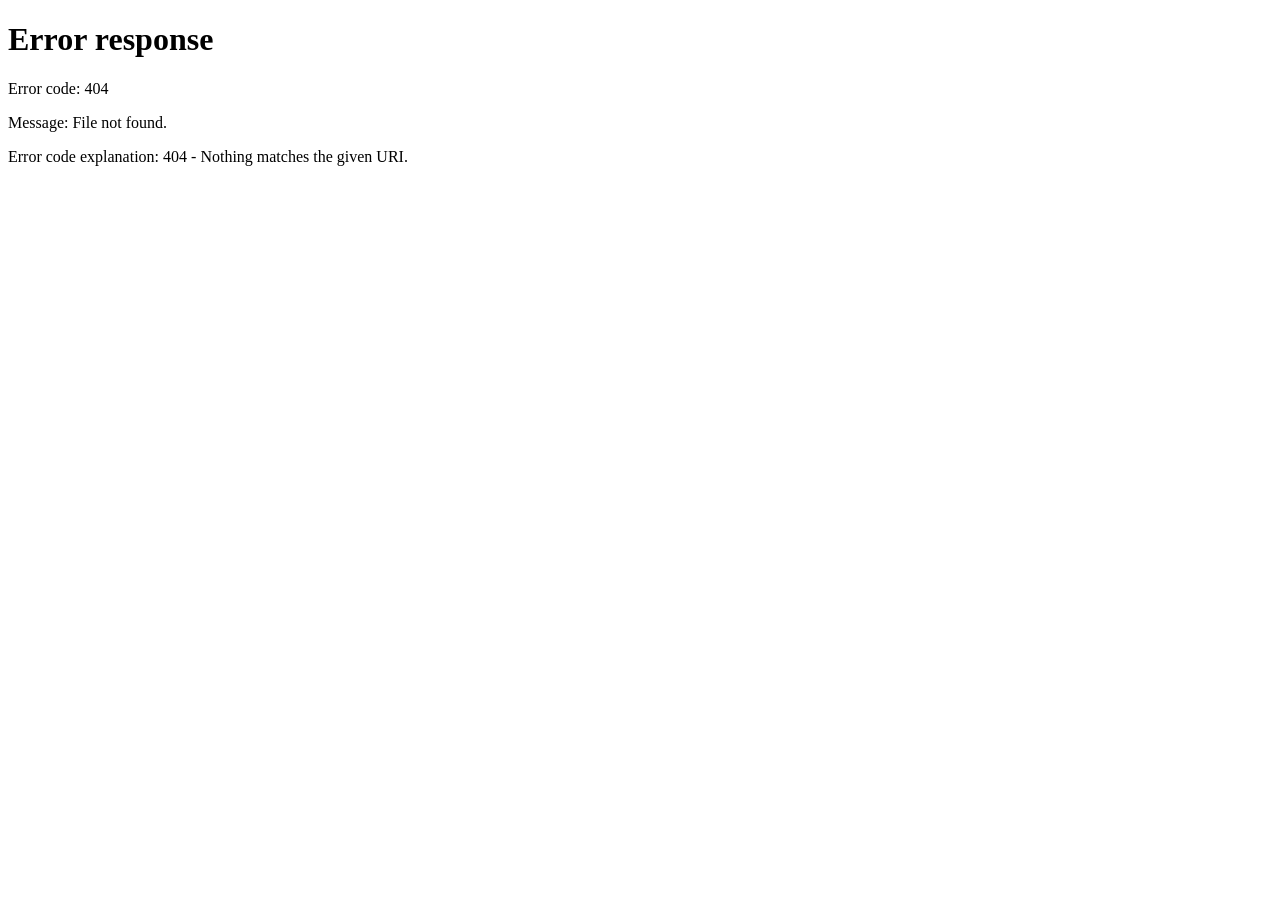
==== commit 7f4c16c2: "Publish redesigned Greenthumb Abbey workshop, Lab, PokeVault, and RetroMaster 3000" ====
--- a/index.html
+++ b/index.html
@@ -1,26 +1,24 @@
 <!DOCTYPE html>
 <html lang="en">
 <head>
+  <script>/* GTA login gate (head) */(function(){try{var p=location.pathname.toLowerCase();if(/\/login\.html$/.test(p))return;for(var i=0;i<localStorage.length;i++){var k=localStorage.key(i);if(k&&k.indexOf("sb-")===0&&k.indexOf("-auth-token")!==-1)return;}document.documentElement.style.display="none";location.replace("/login.html");}catch(e){}})();</script>
   <meta charset="utf-8">
   <meta name="viewport" content="width=device-width, initial-scale=1">
-  <title>Greenthumb Abbey &mdash; Mods, Workshop &amp; Curiosities</title>
-  <meta name="description" content="Creator profile and mod showcase for Project Zomboid, RimWorld, and custom living-room contraptions by His Grace the Duke of Errol a Dude of Greenthumb Abbey.">
-  <meta name="theme-color" content="#21190F">
+  <title>Greenthumb Abbey</title>
+  <meta name="description" content="Greenthumb Abbey: prototypes, Steam Workshop mods for Project Zomboid and RimWorld, CK2 Wheel of Time overhaul, Open Library Lounge, and living-room contraptions.">
+  <meta name="theme-color" content="#E8DFCA">
   <link rel="icon" href="assets/ga-coin.png" type="image/png">
   <style>
     :root {
-      --parchment: #F0E4C7;
-      --parchment-hi: #FBF4E1;
-      --parchment-lo: #E5D4AE;
-      --walnut: #21190F;
-      --walnut-hi: #2E2315;
-      --ink: #211A0E;
-      --ink-soft: #5A4A33;
-      --brass: #B98C2E;
-      --brass-hi: #DBBE78;
-      --moss: #24472C;
-      --moss-hi: #14532D;
-      --border: #C4AD82;
+      --paper: #EAE0CA;
+      --paper-soft: #E2D5BA;
+      --ink: #1F1B15;
+      --ink-2: #4A4133;
+      --ink-3: #706350;
+      --moss: #23492E;
+      --moss-hi: #2E5F3C;
+      --brass: #8F6B24;
+      --rule: rgba(31, 27, 21, 0.14);
       --font-serif: "Palatino Linotype", "Book Antiqua", Palatino, Georgia, serif;
       --font-sans: system-ui, -apple-system, BlinkMacSystemFont, "Segoe UI", Roboto, sans-serif;
     }
@@ -28,32 +26,34 @@
     html { scroll-behavior: smooth; }
     body {
       min-height: 100vh;
-      background: radial-gradient(circle at 50% 24%, var(--parchment-hi) 0%, var(--parchment) 58%, var(--parchment-lo) 100%);
+      background: var(--paper);
       color: var(--ink);
       font-family: var(--font-serif);
-      line-height: 1.6;
+      line-height: 1.65;
       -webkit-font-smoothing: antialiased;
     }
     body::before {
       content: "";
       position: fixed;
       inset: 0;
+      z-index: 0;
       pointer-events: none;
-      opacity: .055;
+      background: url("assets/ornaments/heraldic-stag.png") center center / min(520px, 72vw) no-repeat;
+      opacity: 0.085;
       mix-blend-mode: multiply;
-      background-image: url("data:image/svg+xml,%3Csvg xmlns='http://www.w3.org/2000/svg' width='140' height='140'%3E%3Cfilter id='n'%3E%3CfeTurbulence type='fractalNoise' baseFrequency='0.85' numOctaves='2'/%3E%3C/filter%3E%3Crect width='100%25' height='100%25' filter='url(%23n)'/%3E%3C/svg%3E");
-    }
+    }
+    header, main, footer { position: relative; z-index: 1; }
     .sans { font-family: var(--font-sans); }
-    .wrap { max-width: 1120px; margin: 0 auto; padding: 0 22px; position: relative; z-index: 1; }
-
-    /* Walnut Sticky Header */
+    .wrap { max-width: 1060px; margin: 0 auto; padding: 0 24px; }
+
+    /* Header */
     header {
       position: sticky;
       top: 0;
       z-index: 30;
-      background: linear-gradient(180deg, var(--walnut-hi) 0%, var(--walnut) 100%);
-      border-bottom: 2px solid var(--brass);
-      box-shadow: 0 8px 26px rgba(24, 17, 7, 0.28);
+      background: rgba(234, 224, 202, 0.92);
+      backdrop-filter: blur(10px);
+      border-bottom: 1px solid var(--rule);
     }
     .header-in {
       display: flex;
@@ -63,214 +63,162 @@
       gap: 12px;
       padding: 12px 0;
     }
-    .brand { display: flex; align-items: center; gap: 11px; text-decoration: none; color: #F7EED7; }
-    .brand img { width: 46px; height: 46px; border-radius: 50%; border: 1.5px solid var(--brass-hi); }
-    .brand-name { font-size: 19px; font-weight: 700; letter-spacing: 0.02em; display: block; }
-    .brand-sub { font-size: 10px; color: var(--brass-hi); text-transform: uppercase; letter-spacing: 0.16em; display: block; }
-    nav { display: flex; flex-wrap: wrap; align-items: center; gap: 6px; }
+    .brand { display: flex; align-items: center; gap: 10px; text-decoration: none; color: var(--ink); }
+    .brand img { width: 38px; height: 38px; border-radius: 50%; }
+    .brand-name { font-size: 18px; font-weight: 700; letter-spacing: 0.01em; }
+    nav { display: flex; flex-wrap: wrap; align-items: center; gap: 4px; }
     nav a {
       text-decoration: none;
-      color: #E3D6B8;
+      color: var(--ink-2);
       font-size: 12px;
-      font-weight: 700;
+      font-weight: 600;
       letter-spacing: 0.04em;
       text-transform: uppercase;
-      padding: 7px 13px;
+      padding: 7px 12px;
       border-radius: 999px;
-      border: 1px solid transparent;
+      transition: background 0.15s ease, color 0.15s ease;
+    }
+    nav a:hover { color: var(--ink); background: rgba(31, 27, 21, 0.07); }
+    nav a.portal-tab {
+      background: var(--moss);
+      color: #F6F1E4;
+      margin-left: 4px;
+    }
+    nav a.portal-tab:hover { background: var(--moss-hi); }
+
+    /* Hero: blown-up lion on the left, copy on the right */
+    .hero {
+      position: relative;
+      padding: 48px 0 44px;
+      display: grid;
+      grid-template-columns: 0.85fr 1.15fr;
+      gap: 32px;
+      align-items: center;
+      border-bottom: 1px solid var(--rule);
+    }
+    .hero h1 {
+      font-size: clamp(30px, 4vw, 44px);
+      line-height: 1.12;
+      font-weight: 700;
+      color: var(--ink);
+      margin-bottom: 14px;
+    }
+    .hero p {
+      font-size: 16px;
+      color: var(--ink-2);
+      max-width: 50ch;
+      margin-bottom: 22px;
+    }
+    .hero-actions { display: flex; flex-wrap: wrap; gap: 12px; align-items: center; }
+    .hero-lion {
+      display: flex;
+      justify-content: flex-start;
+      align-items: flex-start;
+    }
+    .hero-lion img {
+      width: min(100%, 400px);
+      height: auto;
+      display: block;
+      mix-blend-mode: multiply;
+    }
+
+    /* Buttons & Links */
+    .btn {
+      display: inline-flex;
+      align-items: center;
+      gap: 7px;
+      text-decoration: none;
+      font-weight: 700;
+      font-size: 12px;
+      letter-spacing: 0.05em;
+      text-transform: uppercase;
+      padding: 10px 18px;
+      border-radius: 999px;
+      border: 1px solid var(--ink-2);
+      color: var(--ink);
       transition: all 0.15s ease;
     }
-    nav a:hover { color: #FFF9EB; border-color: rgba(219, 190, 120, 0.45); background: rgba(255,255,255,0.06); }
-    nav a.portal-tab {
-      background: rgba(36, 71, 44, 0.85);
-      border-color: var(--brass);
-      color: #EBF7DF;
-    }
-    nav a.portal-tab:hover { background: var(--moss); color: #fff; }
-
-    /* Bookplate Hero Crest */
-    .hero { padding: 38px 0 28px; display: flex; flex-direction: column; align-items: center; text-align: center; gap: 20px; }
-    .plate {
-      position: relative;
-      width: min(94vw, 940px);
-      padding: clamp(14px, 2vw, 24px);
-      background: radial-gradient(120% 120% at 50% 35%, #FDF9EE 0%, #F4E8CC 72%, #EAD9B3 100%);
-      border: 1px solid var(--border);
-      border-radius: 14px;
-      box-shadow: 0 20px 48px rgba(38, 27, 11, 0.16), inset 0 1px 0 rgba(255, 252, 243, 0.85);
-    }
-    .plate::after {
-      content: "";
-      position: absolute;
-      inset: 10px;
-      border: 1px solid rgba(185, 140, 46, 0.48);
-      border-radius: 8px;
-      pointer-events: none;
-    }
-    .plate img {
-      width: 100%;
-      max-height: 480px;
-      object-fit: contain;
-      display: block;
-      margin: 0 auto;
-      mix-blend-mode: multiply;
-    }
-    .hero-banner {
-      max-width: 780px;
-      background: linear-gradient(180deg, var(--walnut-hi) 0%, var(--walnut) 100%);
-      border: 1px solid #5A4A2A;
-      border-radius: 12px;
-      padding: 20px 28px;
-      color: #F4EAD5;
-      box-shadow: 0 14px 32px rgba(24, 17, 7, 0.22);
-    }
-    .kicker {
-      display: inline-block;
-      font-size: 11px;
+    .btn:hover { background: var(--ink); color: var(--paper); }
+    .btn-moss {
+      background: var(--moss);
+      color: #F6F1E4;
+      border-color: var(--moss);
+    }
+    .btn-moss:hover { background: var(--moss-hi); border-color: var(--moss-hi); color: #fff; }
+    .text-link {
+      display: inline-flex;
+      align-items: center;
+      gap: 5px;
+      font-size: 13px;
       font-weight: 700;
-      letter-spacing: 0.22em;
-      text-transform: uppercase;
-      color: var(--brass-hi);
-      border-bottom: 1px solid rgba(219, 190, 120, 0.35);
-      padding-bottom: 5px;
-      margin-bottom: 10px;
-    }
-    .hero-banner h1 { font-size: clamp(22px, 3.2vw, 32px); font-weight: 600; margin-bottom: 8px; }
-    .hero-banner p { font-size: 14px; color: #D5C8AA; }
-
-    .ribbon-divider {
-      display: block;
-      width: min(360px, 75%);
-      margin: 10px auto 4px;
-      opacity: 0.72;
-      mix-blend-mode: multiply;
-    }
-
-    /* Section Headings */
-    section.wing { padding: 30px 0; }
+      color: var(--moss);
+      text-decoration: none;
+      margin-top: 8px;
+    }
+    .text-link:hover { text-decoration: underline; }
+
+    /* Natural Editorial Sections (no cards) */
+    section.wing { padding: 48px 0; scroll-margin-top: 72px; border-bottom: 1px solid var(--rule); }
     .wing-head {
       display: flex;
       align-items: center;
-      justify-content: space-between;
-      gap: 16px;
-      border-bottom: 1.5px solid var(--border);
-      padding-bottom: 12px;
-      margin-bottom: 22px;
-      flex-wrap: wrap;
-    }
-    .wing-title-wrap { display: flex; align-items: center; gap: 14px; }
-    .wing-ornament { width: 54px; height: 54px; object-fit: contain; mix-blend-mode: multiply; }
+      gap: 14px;
+      margin-bottom: 28px;
+    }
+    .wing-ornament {
+      width: 42px;
+      height: 42px;
+      object-fit: contain;
+      mix-blend-mode: multiply;
+    }
     .wing-head h2 { font-size: 28px; color: var(--ink); line-height: 1.15; }
-    .wing-head .sub { font-size: 13px; color: var(--ink-soft); }
-    .wing-badge {
-      font-size: 11px;
-      font-weight: 800;
-      letter-spacing: 0.12em;
-      text-transform: uppercase;
-      padding: 5px 12px;
-      border-radius: 999px;
-      background: var(--moss);
-      color: #F4EAD5;
-      border: 1px solid var(--brass);
-    }
-
-    /* Illuminated Mod Folio Cards */
-    .folio-grid {
+    .wing-head .sub { font-size: 14px; color: var(--ink-3); }
+
+    /* Open flowing items */
+    .stream {
       display: grid;
-      grid-template-columns: repeat(auto-fit, minmax(310px, 1fr));
-      gap: 20px;
-    }
-    .folio {
-      position: relative;
-      background: linear-gradient(170deg, #FDF9EE 0%, #F3E6C8 100%);
-      border: 1px solid var(--border);
-      border-radius: 14px;
-      padding: 22px;
-      display: flex;
-      flex-direction: column;
-      gap: 10px;
-      box-shadow: 0 10px 26px rgba(38, 27, 11, 0.1), inset 0 1px 0 rgba(255, 253, 246, 0.9);
-      transition: transform 0.16s ease, border-color 0.16s ease, box-shadow 0.16s ease;
-    }
-    .folio:hover { transform: translateY(-4px); border-color: var(--brass); box-shadow: 0 16px 34px rgba(38, 27, 11, 0.18); }
-    .folio-top { display: flex; justify-content: space-between; align-items: center; gap: 8px; flex-wrap: wrap; }
-    .folio-tag {
-      font-size: 10px;
-      font-weight: 800;
-      letter-spacing: 0.12em;
-      text-transform: uppercase;
-      padding: 3px 10px;
-      border-radius: 999px;
-      background: rgba(36, 71, 44, 0.12);
-      color: var(--moss);
-      border: 1px solid rgba(36, 71, 44, 0.3);
-    }
-    .folio-id { font-size: 11px; color: var(--ink-soft); font-weight: 700; }
-    .folio h3 { font-size: 21px; color: var(--ink); line-height: 1.2; }
-    .folio p { font-size: 14px; color: var(--ink-soft); }
-    .folio ul { padding-left: 18px; font-size: 13px; color: #3D3120; display: flex; flex-direction: column; gap: 5px; margin-bottom: 6px; }
-    .btn {
-      display: inline-flex;
-      align-items: center;
-      gap: 6px;
-      align-self: flex-start;
-      margin-top: auto;
-      text-decoration: none;
-      font-weight: 800;
-      font-size: 12px;
-      letter-spacing: 0.04em;
-      text-transform: uppercase;
-      padding: 9px 16px;
-      border-radius: 999px;
-      background: linear-gradient(180deg, var(--walnut-hi), var(--walnut));
-      color: var(--brass-hi);
-      border: 1px solid var(--brass);
-      transition: transform 0.12s ease, background 0.15s ease;
-    }
-    .btn:hover { transform: translateY(-1px); background: var(--moss); color: #fff; }
-    .btn-moss { background: linear-gradient(180deg, #2d5937, var(--moss)); color: #F7F1E1; }
-
-    /* RetroMaster 3000 Walnut & Emerald Showcase Plate */
-    .contraption {
-      background: linear-gradient(160deg, var(--walnut-hi) 0%, #161009 100%);
-      border: 2px solid var(--brass);
-      border-radius: 18px;
-      padding: 28px;
-      color: #F4EAD5;
-      box-shadow: 0 18px 42px rgba(24, 17, 7, 0.28);
+      grid-template-columns: repeat(auto-fit, minmax(280px, 1fr));
+      gap: 32px 40px;
+    }
+    .entry {
+      padding-top: 14px;
+      border-top: 1px solid var(--rule);
+    }
+    .entry h3 { font-size: 20px; color: var(--ink); margin-bottom: 6px; line-height: 1.25; }
+    .entry p { font-size: 14px; color: var(--ink-2); margin-bottom: 12px; }
+    .entry ul { padding-left: 18px; font-size: 13px; color: var(--ink-2); display: flex; flex-direction: column; gap: 4px; margin-bottom: 12px; }
+    .meta { font-size: 12px; color: var(--ink-3); }
+
+    /* Split showcases (CK2 & RetroMaster 3000) */
+    .split {
       display: grid;
-      grid-template-columns: 1.25fr 1fr;
-      gap: 24px;
-      align-items: center;
-    }
-    .contraption h2 { font-size: 28px; color: var(--brass-hi); margin: 8px 0; }
-    .contraption p { font-size: 14px; color: #D5C8AA; margin-bottom: 14px; }
-    .spec-grid {
-      display: grid;
-      grid-template-columns: 1fr 1fr;
-      gap: 10px;
-      background: rgba(0, 0, 0, 0.3);
-      border: 1px solid rgba(185, 140, 46, 0.35);
-      border-radius: 12px;
-      padding: 16px;
-    }
-    .spec strong { display: block; color: var(--brass-hi); font-size: 15px; }
-    .spec span { font-size: 12px; color: #C5B796; }
-    .lock-note { font-size: 12px; color: #AFA07E; margin-top: 10px; }
+      grid-template-columns: 1.05fr 0.95fr;
+      gap: 32px;
+      align-items: center;
+    }
+    .split img {
+      width: 100%;
+      border-radius: 10px;
+      display: block;
+      box-shadow: 0 14px 32px rgba(31, 27, 21, 0.14);
+    }
+    .split h3 { font-size: 24px; color: var(--ink); margin-bottom: 10px; }
+    .split p { font-size: 15px; color: var(--ink-2); margin-bottom: 14px; }
 
     footer {
-      margin-top: 42px;
-      background: linear-gradient(180deg, var(--walnut-hi), var(--walnut));
-      border-top: 2px solid var(--brass);
-      padding: 26px 0 36px;
-      color: #CBBE9F;
+      padding: 32px 0 44px;
+      color: var(--ink-3);
       font-size: 13px;
     }
-    .footer-in { display: flex; flex-wrap: wrap; justify-content: space-between; align-items: center; gap: 12px; }
-    footer a { color: var(--brass-hi); text-decoration: none; }
+    .footer-in { display: flex; flex-wrap: wrap; justify-content: space-between; align-items: center; gap: 14px; }
+    .footer-links { display: flex; flex-wrap: wrap; gap: 18px; }
+    footer a { color: var(--moss); text-decoration: none; font-weight: 600; }
     footer a:hover { text-decoration: underline; }
 
-    @media (max-width: 780px) { .contraption { grid-template-columns: 1fr; padding: 22px; } }
+    @media (max-width: 820px) {
+      .hero, .split { grid-template-columns: 1fr; }
+      .hero { padding: 32px 0; }
+    }
   </style>
 </head>
 <body>
@@ -278,18 +226,14 @@
     <div class="wrap header-in">
       <a class="brand" href="index.html">
         <img src="assets/ga-coin.png" alt="Greenthumb Abbey Seal">
-        <span>
-          <span class="brand-name">Greenthumb Abbey</span>
-          <span class="brand-sub sans">Mods &amp; Curiosities</span>
-        </span>
+        <span class="brand-name">Greenthumb Abbey</span>
       </a>
       <nav class="sans" aria-label="Primary">
-        <a href="#zomboid">Project Zomboid</a>
+        <a href="#lab">Lab</a>
+        <a href="#zomboid">Zomboid</a>
         <a href="#rimworld">RimWorld</a>
-        <a href="#ck2">Crusader Kings II</a>
-        <a href="#stationping">StationPing</a>
+        <a href="#ck2">CK2</a>
         <a href="#open-library">Open Library</a>
-        <a href="#contraptions">RetroMaster 3000</a>
         <a class="portal-tab" href="https://play.greenthumbabbey.com">&#128274; Family Portal</a>
       </nav>
     </div>
@@ -297,317 +241,198 @@
 
   <main class="wrap">
     <section class="hero">
-      <div class="plate">
-        <img src="assets/ga-logo.png" alt="Greenthumb Abbey Engraved Crest">
-      </div>
-      <div class="hero-banner">
-        <div class="kicker sans">The Abbey Workshop &middot; For Funsies</div>
-        <h1>Mods, Sandboxes &amp; Midnight Contraptions</h1>
+      <div class="hero-lion">
+        <img src="assets/ornaments/heraldic-lion-rampant.png" alt="Heraldic Lion Rampant">
+      </div>
+      <div>
+        <h1>Experiments, Mods &amp; Midnight Contraptions</h1>
         <p class="sans">
           Curated by <strong>His Grace the Duke of Errol a Dude of Greenthumb Abbey</strong> &mdash;
-          live Steam Workshop overhauls for <strong>Project Zomboid</strong> and <strong>RimWorld</strong>,
-          a <strong>Crusader Kings II</strong> Wheel of Time total conversion, and eccentric home-console tinkering.
+          where rough ideas, playable prototypes, Steam Workshop mods, books, and living-room tinkering live before anything graduates to the studio.
         </p>
-      </div>
-      <img class="ribbon-divider" src="assets/ornaments/manuscript-border-ribbon.png" alt="">
-    </section>
-
-    <!-- PROJECT ZOMBOID WING -->
+        <div class="hero-actions sans">
+          <a class="btn btn-moss" href="#lab">Explore the Lab &rarr;</a>
+          <a class="btn" href="https://burntthumbworks.com/" target="_blank" rel="noopener">Burnt Thumb Works &rarr;</a>
+        </div>
+      </div>
+    </section>
+
+    <!-- THE LAB -->
+    <section class="wing" id="lab">
+      <div class="wing-head">
+        <div>
+          <h2>The Lab &amp; Prototypes</h2>
+          <div class="sub sans">Early builds, app concepts, coloring books, and fiction in the works</div>
+        </div>
+      </div>
+
+      <div class="stream">
+        <article class="entry">
+          <h3>Scarward</h3>
+          <p>Set in the world of <em>The Hook and the Skein</em>. Hold the Scar borderlands against Vrakoni and Hooked Ones as the Rust rises.</p>
+          <a class="btn btn-moss sans" href="https://burntthumbworks.com/games/scarward/play/" target="_blank" rel="noopener">Play prototype &rarr;</a>
+        </article>
+
+        <article class="entry">
+          <h3>Garden Sage</h3>
+          <p>An early garden-bed and planting-schedule notebook concept for tracking seed trays, raised beds, and crop notes.</p>
+          <a class="btn sans" href="https://burntthumbworks.com/apps/garden-sage/demo/" target="_blank" rel="noopener">Try concept slice &rarr;</a>
+        </article>
+
+        <article class="entry">
+          <h3>Pantry Panda</h3>
+          <p>A kitchen and pantry inventory experiment built to see what dinner comes together from what is already on the shelf.</p>
+          <a class="btn sans" href="https://burntthumbworks.com/apps/pantry-panda/demo/" target="_blank" rel="noopener">Try concept slice &rarr;</a>
+        </article>
+
+        <article class="entry">
+          <h3>Coloring Books &amp; Original Novels</h3>
+          <p>Illustrated KDP coloring-book editions and upcoming original fiction projects currently taking shape on the Abbey workbench.</p>
+        </article>
+
+        <article class="entry">
+          <h3>Pok&eacute;Vault</h3>
+          <p>Trading card scanning and cataloging system with webcam OCR, barcode gun support, QR phone companion, and Collect / Sell / Trade tracking.</p>
+        </article>
+      </div>
+    </section>
+
+    <!-- PROJECT ZOMBOID -->
     <section class="wing" id="zomboid">
       <div class="wing-head">
-        <div class="wing-title-wrap">
-          <img class="wing-ornament" src="assets/ornaments/heraldic-lion-rampant.png" alt="">
-          <div>
-            <h2>Project Zomboid Mods</h2>
-            <div class="sub sans">Build 41 &amp; Build 42 Dual-Tree Parity &middot; Live on Steam Workshop</div>
-          </div>
-        </div>
-        <span class="wing-badge sans">3 Live Mods</span>
-      </div>
-
-      <div class="folio-grid">
-        <article class="folio">
-          <div class="folio-top sans">
-            <span class="folio-tag">v0.2.0 &middot; SP &amp; MP PvP/Co-op</span>
-            <span class="folio-id">Workshop #3838755002</span>
-          </div>
+        <div>
+          <h2>Project Zomboid Mods</h2>
+          <div class="sub sans">Build 41 &amp; Build 42 on Steam Workshop</div>
+        </div>
+      </div>
+
+      <div class="stream">
+        <article class="entry">
           <h3>There Can Be Only One: The Knox Gathering</h3>
-          <p>Highlander meets Project Zomboid. Start mortal until First Death or terminal Knox infection awakens Immortality, or pick from 6 Premade Highlanders.</p>
-          <ul class="sans">
-            <li>Multiplayer <em>The Buzz</em> player radar &amp; blackout danger HUD</li>
-            <li>PvP blade beheading, Quickening theft &amp; Co-op toggle</li>
-            <li>Holy Ground Sanctuary PvP shield + Watcher Field Journals</li>
-            <li>Zombie-kill tier leveling (50/250/600) with Quickstep, Blade Imbue &amp; Shockwave</li>
-          </ul>
-          <a class="btn sans" href="https://steamcommunity.com/sharedfiles/filedetails/?id=3838755002" target="_blank" rel="noopener">View on Steam Workshop &rarr;</a>
-        </article>
-
-        <article class="folio">
-          <div class="folio-top sans">
-            <span class="folio-tag">v0.4.0 &middot; 4-Phase Apocalypse</span>
-            <span class="folio-id">Workshop #3841679897</span>
-          </div>
+          <p>Highlander meets Project Zomboid. Awaken Immortality on First Death or pick from 6 Premade Highlanders, with multiplayer <em>The Buzz</em> radar, PvP beheading, and Holy Ground sanctuaries.</p>
+          <a class="btn sans" href="https://steamcommunity.com/sharedfiles/filedetails/?id=3838755002" target="_blank" rel="noopener">Steam Workshop #3838755002 &rarr;</a>
+        </article>
+
+        <article class="entry">
           <h3>The Breaking: First Age Collapse</h3>
-          <p>A grounded, zero-magic 4-phase apocalypse imagining the July 1993 Knox Event as the opening of the Bore and the start of the Breaking of the World.</p>
-          <ul class="sans">
-            <li><strong>Phase 1:</strong> The Whispering &mdash; normal 1993 Knox (guns, cars &amp; power work)</li>
-            <li><strong>Phase 2:</strong> The Turning &mdash; Sprinters, storm brownouts &amp; fouled outdoor water</li>
-            <li><strong>Phase 3:</strong> The Grid Fails &mdash; permanent hydro shutoff &amp; perpetual Blighted Dusk</li>
-            <li><strong>Phase 4:</strong> The Breaking &mdash; 72h+ endless night</li>
-          </ul>
-          <a class="btn sans" href="https://steamcommunity.com/sharedfiles/filedetails/?id=3841679897" target="_blank" rel="noopener">View on Steam Workshop &rarr;</a>
-        </article>
-
-        <article class="folio">
-          <div class="folio-top sans">
-            <span class="folio-tag">Utility &middot; Build 41 &amp; 42</span>
-            <span class="folio-id">Workshop #3838755214</span>
-          </div>
+          <p>Grounded, zero-magic 4-phase apocalypse imagining the July 1993 Knox Event as the start of the Breaking of the World—escalating from normal 1993 Knox into sprinters, permanent shutoffs, and endless night.</p>
+          <a class="btn sans" href="https://steamcommunity.com/sharedfiles/filedetails/?id=3841679897" target="_blank" rel="noopener">Steam Workshop #3841679897 &rarr;</a>
+        </article>
+
+        <article class="entry">
           <h3>Divine Cheats &amp; Vehicle Suite</h3>
           <p>Right-click sandbox utility and vehicle spawner/repair suite built for rapid mod testing and chaotic solo runs.</p>
-          <ul class="sans">
-            <li>Full vehicle repair, 100% fuel, hotwire/key, god mode &amp; all-pack spawner</li>
-            <li>God/ghost mode, death aura, heal/purge Knox virus &amp; max skills</li>
-            <li>5 supply kits, zombie spawner/clearer &amp; quick travel</li>
-          </ul>
-          <a class="btn sans" href="https://steamcommunity.com/sharedfiles/filedetails/?id=3838755214" target="_blank" rel="noopener">View on Steam Workshop &rarr;</a>
-        </article>
-      </div>
-    </section>
-
-    <!-- RIMWORLD WING -->
+          <a class="btn sans" href="https://steamcommunity.com/sharedfiles/filedetails/?id=3838755214" target="_blank" rel="noopener">Steam Workshop #3838755214 &rarr;</a>
+        </article>
+      </div>
+    </section>
+
+    <!-- RIMWORLD -->
     <section class="wing" id="rimworld">
       <div class="wing-head">
-        <div class="wing-title-wrap">
-          <img class="wing-ornament" src="assets/ornaments/heraldic-stag.png" alt="">
-          <div>
-            <h2>RimWorld Mods</h2>
-            <div class="sub sans">RimWorld 1.6 &amp; 1.7 &middot; The Wheel of Time Overhaul Suite &amp; Arthurian Chaos</div>
-          </div>
-        </div>
-        <span class="wing-badge sans">4 Live + 1 In Forge</span>
-      </div>
-
-      <div class="folio-grid">
-        <article class="folio">
-          <div class="folio-top sans">
-            <span class="folio-tag">Core Framework</span>
-            <span class="folio-id">Workshop #3841678752</span>
-          </div>
-          <h3>Wheel of Time: Core (The Wheel Turns)</h3>
-          <p>Core metaphysical framework bringing the One Power and canonical Randland geography to RimWorld.</p>
-          <ul class="sans">
-            <li>Split <em>Saidin</em> vs <em>Saidar</em> weaves, Five Powers, Taint, Linking &amp; <em>Angreal</em></li>
-            <li>The True Power, Wolfbrother &amp; <em>Tel'aran'rhiod</em>, Ogier Treesinging</li>
-            <li>Canonical Randland &amp; Aiel Waste 3D globe map (47 cities, 12 rivers)</li>
-          </ul>
-          <a class="btn sans" href="https://steamcommunity.com/sharedfiles/filedetails/?id=3841678752" target="_blank" rel="noopener">View on Steam Workshop &rarr;</a>
-        </article>
-
-        <article class="folio">
-          <div class="folio-top sans">
-            <span class="folio-tag">Factions &amp; Royalty</span>
-            <span class="folio-id">Workshop #3841678913</span>
-          </div>
+        <div>
+          <h2>RimWorld Mods</h2>
+          <div class="sub sans">The Wheel of Time Overhaul Suite &amp; Arthurian Chaos</div>
+        </div>
+      </div>
+
+      <div class="stream">
+        <article class="entry">
+          <h3>Wheel of Time: Core</h3>
+          <p>Core metaphysical framework bringing the One Power (<em>Saidin</em> &amp; <em>Saidar</em>), Taint, <em>Angreal</em>, and canonical Randland 3D globe geography to RimWorld.</p>
+          <a class="btn sans" href="https://steamcommunity.com/sharedfiles/filedetails/?id=3841678752" target="_blank" rel="noopener">Steam Workshop #3841678752 &rarr;</a>
+        </article>
+
+        <article class="entry">
           <h3>Wheel of Time: Nations &amp; Towers</h3>
-          <p>Adds the major nations, towers, and orders of the Wheel of Time, including Seanchan Imperial Return Royalty integration.</p>
-          <ul class="sans">
-            <li>White Tower (Aes Sedai &amp; Warders), Black Tower (Asha'man), Andor &amp; Two Rivers</li>
-            <li>Aiel (Wise Ones &amp; <em>Ji'e'toh</em>), Children of the Light &amp; Ogier <em>Stedding</em></li>
-            <li>Seanchan <em>Corenne</em> Royalty Empire, <em>Sul'dam</em> &amp; <em>Damane</em></li>
-          </ul>
-          <a class="btn sans" href="https://steamcommunity.com/sharedfiles/filedetails/?id=3841678913" target="_blank" rel="noopener">View on Steam Workshop &rarr;</a>
-        </article>
-
-        <article class="folio">
-          <div class="folio-top sans">
-            <span class="folio-tag">Standalone Faction</span>
-            <span class="folio-id">Workshop #3841678962</span>
-          </div>
+          <p>Adds the White Tower, Black Tower, Andor, Two Rivers, Aiel, Children of the Light, Ogier <em>Stedding</em>, and Seanchan Royalty Empire.</p>
+          <a class="btn sans" href="https://steamcommunity.com/sharedfiles/filedetails/?id=3841678913" target="_blank" rel="noopener">Steam Workshop #3841678913 &rarr;</a>
+        </article>
+
+        <article class="entry">
           <h3>Wheel of Time: The Shadow &amp; The Blight</h3>
-          <p>Standalone Shadowspawn threat mod (requires only Harmony) unleashing the forces of the Blight on any RimWorld colony.</p>
-          <ul class="sans">
-            <li>5 Trolloc beast-tribes with custom directional beast-heads</li>
-            <li>Myrddraal (Shadow Step &amp; Death Thrash), Draghkar &amp; Darkhounds</li>
-            <li>Stealth Gray Men &amp; Weave-immune Gholam + Foxhead Medallion counter</li>
-          </ul>
-          <a class="btn sans" href="https://steamcommunity.com/sharedfiles/filedetails/?id=3841678962" target="_blank" rel="noopener">View on Steam Workshop &rarr;</a>
-        </article>
-
-        <article class="folio">
-          <div class="folio-top sans">
-            <span class="folio-tag">Visual &amp; UI Makeover</span>
-            <span class="folio-id">Workshop #3841679116</span>
-          </div>
+          <p>Standalone Shadowspawn threat mod unleashing 5 Trolloc tribes, Myrddraal, Draghkar, Darkhounds, Gray Men, and Gholam.</p>
+          <a class="btn sans" href="https://steamcommunity.com/sharedfiles/filedetails/?id=3841678962" target="_blank" rel="noopener">Steam Workshop #3841678962 &rarr;</a>
+        </article>
+
+        <article class="entry">
           <h3>Wheel of Time: Visual &amp; UI Makeover</h3>
-          <p>Complete visual, architectural, VFX, and UI overhaul tying the entire Wheel of Time suite together.</p>
-          <ul class="sans">
-            <li>Custom WoT apparel, armor, Heron-marked blades &amp; Two Rivers longbows</li>
-            <li>White Tower &amp; Stedding architectural styling</li>
-            <li>Colored One Power weave VFX</li>
-          </ul>
-          <a class="btn sans" href="https://steamcommunity.com/sharedfiles/filedetails/?id=3841679116" target="_blank" rel="noopener">View on Steam Workshop &rarr;</a>
-        </article>
-
-        <article class="folio">
-          <div class="folio-top sans">
-            <span class="folio-tag">RimWorld 1.5&ndash;1.7 &middot; Local Forge</span>
-            <span class="folio-id">Coming to Workshop</span>
-          </div>
+          <p>Custom WoT apparel, Heron-marked blades, White Tower &amp; Stedding architecture, and colored One Power weave VFX.</p>
+          <a class="btn sans" href="https://steamcommunity.com/sharedfiles/filedetails/?id=3841679116" target="_blank" rel="noopener">Steam Workshop #3841679116 &rarr;</a>
+        </article>
+
+        <article class="entry">
           <h3>An American in Camelot</h3>
-          <p>Anachronistic RimWorld scenario locking NPC factions and equipment into medieval Arthurian tech while your colony brings questionable modern bravado to the table.</p>
-          <ul class="sans">
-            <li>Medieval-locked NPC world &amp; pawn loadouts</li>
-            <li>Custom Boneworks RimWorld experiment in active testing</li>
-          </ul>
-        </article>
-      </div>
-    </section>
-
-    <!-- CRUSADER KINGS II WING -->
+          <p>Anachronistic scenario locking NPC factions into medieval Arthurian tech while your colony brings questionable modern bravado.</p>
+          <span class="meta sans">In active testing</span>
+        </article>
+      </div>
+    </section>
+
+    <!-- CRUSADER KINGS II -->
     <section class="wing" id="ck2">
       <div class="wing-head">
-        <div class="wing-title-wrap">
-          <img class="wing-ornament" src="assets/ornaments/heraldic-lion-rampant.png" alt="">
-          <div>
-            <h2>Crusader Kings II Total Conversion</h2>
-            <div class="sub sans">CK2 3.3.5 Clausewitz Blueprint &amp; Compiled 3072&times;2048 Custom Map &middot; Bloodworks Forge</div>
-          </div>
-        </div>
-        <span class="wing-badge sans">Total Conversion Overhaul</span>
-      </div>
-
-      <div class="folio-grid">
-        <article class="folio" style="grid-column: 1 / -1;">
-          <div class="folio-top sans">
-            <span class="folio-tag">CK2 3.3.5 &middot; ~780 Provinces &middot; Multi-Bookmark</span>
-            <span class="folio-id">Bloodworks Total Conversion</span>
-          </div>
-          <h3>The Wheel of Time &mdash; Crusader Kings II Total Conversion</h3>
+        <div>
+          <h2>Crusader Kings II Total Conversion</h2>
+          <div class="sub sans">CK2 3.3.5 &middot; ~780 Provinces &middot; 3072&times;2048 Randland Atlas</div>
+        </div>
+      </div>
+
+      <div class="split">
+        <div>
+          <h3>The Wheel of Time &mdash; CK2 Total Conversion</h3>
           <p>
-            Full Clausewitz total conversion of Robert Jordan&rsquo;s <em>The Wheel of Time</em> built strictly on native CK2 3.3.5 primitives &mdash;
-            featuring a compiled <code>3072&times;2048</code> Randland map (Westlands, Great Blight, Aiel Waste &amp; Sea Folk Isles, 19 navigable major rivers),
-            three Late Third Age bookmarks (<code>978 NE</code> Blood Snow, <code>998 NE</code> Winternight, <code>999 NE</code> Dragon Reborn), and an unlockable Fourth Age transition.
+            Built strictly on native CK2 3.3.5 primitives with a compiled <code>3072&times;2048</code> Randland map (19 navigable major rivers), playable non-dynastic orders (White Tower, Black Tower, Aiel Clan Holds, Sea Folk), 3-layer One Power &amp; <em>Saidin</em> Taint, and multi-theater <em>Tarmon Gai&rsquo;don</em>.
           </p>
-          <div style="display:grid; grid-template-columns: repeat(auto-fit, minmax(280px, 1fr)); gap: 18px; align-items: center; margin-top: 6px;">
-            <ul class="sans">
-              <li><strong>Hybrid Pattern Engine:</strong> Canon-Guided, Dynamic Dragon, or Pure Sandbox game rules</li>
-              <li><strong>Playable Non-Dynastic Orders:</strong> White Tower, Black Tower, Children of the Light, Aiel Clan Holds, Sea Folk Merchant Republics &amp; Forsaken/Darkfriends</li>
-              <li><strong>3-Layer Native One Power:</strong> Power tiers, 5-Power traits, <em>Saidin</em> Taint &amp; Cleansing, <em>special_troops</em> channelers, <em>The Ways</em> &amp; <em>Tel&rsquo;aran&rsquo;rhiod</em></li>
-              <li><strong>Endgame &amp; Off-Map Powers:</strong> Seanchan <em>Corenne</em> invasion, Tar Valon Banking, 12 Great Works &amp; multi-theater <em>Tarmon Gai&rsquo;don</em></li>
-            </ul>
-            <figure style="margin:0; text-align:center;">
-              <img src="assets/wot-ck2-atlas.png" alt="Compiled Wheel of Time CK2 Randland Physical Atlas" style="width:100%; border-radius:10px; border:1.5px solid var(--brass); box-shadow:0 8px 22px rgba(24,17,7,0.22); display:block;">
-              <figcaption class="sans" style="font-size:11px; color:var(--ink-soft); margin-top:6px;">Compiled 3072&times;2048 Randland physical atlas (Westlands, Blight, Aiel Waste &amp; Sea Folk Isles)</figcaption>
-            </figure>
-          </div>
-        </article>
-      </div>
-    </section>
-
-    <!-- STATIONPING HOMEBREW DESKTOP APP -->
-    <section class="wing" id="stationping">
-      <div class="wing-head">
-        <div class="wing-title-wrap">
-          <img class="wing-ornament" src="assets/stationping-icon.png" alt="StationPing Emblem" style="mix-blend-mode:normal; border-radius:10px;">
-          <div>
-            <h2>StationPing</h2>
-            <div class="sub sans">Zero-Server Multi-PC AI Agent Intercom &amp; Desktop Relay &middot; Windows Portable v1.0.0</div>
-          </div>
-        </div>
-        <span class="wing-badge sans">Homebrew App &middot; $0 Infra</span>
-      </div>
-
-      <div class="folio-grid">
-        <article class="folio" style="grid-column: 1 / -1;">
-          <div class="folio-top sans">
-            <span class="folio-tag">v1.0.0 &middot; Standalone Windows App + MCP Server</span>
-            <span class="folio-id">Works Over Cloud Drive or LAN</span>
-          </div>
-          <h3>Cross-Station AI Intercom &mdash; Without Servers, Accounts, or Monthly Bills</h3>
-          <p>
-            Built for multi-PC workshops where AI coding agents and humans work side by side across different computers.
-            Point <strong>StationPing</strong> at any synced folder you already use (Google Drive, OneDrive, Dropbox, iCloud, Syncthing, or a LAN share)
-            and every workstation gets a live, conflict-free telegraph feed, System Tray alerts, and a built-in universal <strong>MCP server</strong>.
-          </p>
-          <ul class="sans">
-            <li><strong>Works Anywhere Over the Web:</strong> Syncs across cities via your existing cloud drive, or 100% offline over a local network share</li>
-            <li><strong>Zero Sync Conflicts:</strong> Write-once Markdown relay (<code>pending/</code>, <code>replies/</code>, <code>presence/</code>) with live Online / Idle / Paused station roster</li>
-            <li><strong>Built-In Universal Agent Bridge:</strong> Zero-dependency MCP server (<code>send_ping</code>, <code>check_inbox</code>, <code>reply_ping</code>, <code>watch_once</code>, <code>list_stations</code>) + 1-click connectors for Antigravity, Claude Code, Cursor &amp; Codex</li>
-            <li><strong>Phase Zero Secret Guard &amp; Kill-Switch:</strong> Automatically blocks <code>.env</code> files, private keys, API tokens, and credentialed DB strings before anything touches disk, plus a 1-click Pause Intercom toggle</li>
-          </ul>
-          <p class="sans" style="font-size:12px; color:var(--ink-soft); margin-top:4px;">
-            <strong>Status:</strong> Packaged Windows Portable <code>.exe</code> (<code>v1.0.0</code>) in live multi-workstation use &mdash; public release link coming soon.
-          </p>
-        </article>
+        </div>
+        <img src="assets/wot-ck2-atlas.png" alt="Compiled Wheel of Time CK2 Randland Physical Atlas">
       </div>
     </section>
 
     <!-- OPEN LIBRARY LOUNGE -->
     <section class="wing" id="open-library">
       <div class="wing-head">
-        <div class="wing-title-wrap">
-          <img class="wing-ornament" src="assets/ornaments/heraldic-stag.png" alt="">
-          <div>
-            <h2>Open Library Lounge</h2>
-            <div class="sub sans">Cross-Device Internet Archive Book Reader PWA &middot; Phone, Tablet, Laptop &amp; TV</div>
+        <div>
+          <h2>Open Library Lounge</h2>
+          <div class="sub sans">Cross-Device Book Reader PWA</div>
+        </div>
+      </div>
+
+      <p style="max-width: 65ch; color: var(--ink-2); margin-bottom: 16px;">
+        A zero-spend Progressive Web App for browsing, saving, and reading open-access books from Open Library—with an in-app BookReader, personal bookshelves, and 10-foot TV Mode (<code>T</code>).
+      </p>
+      <a class="btn btn-moss sans" href="open-library/">Open Library Lounge &rarr;</a>
+    </section>
+
+    <!-- RETROMASTER 3000 FAMILY PORTAL -->
+    <section class="wing" id="contraptions" style="border-bottom: none;">
+      <div class="split">
+        <div>
+          <h3>RetroMaster 3000 &mdash; Family Portal</h3>
+          <p>
+            Our living-room instance of the 2001-inspired 3D console dashboard and Fire TV / Android TV companion APK &mdash; 4-player Bluetooth controller bridge, Wayback archives, and cross-device Auto-Save.
+          </p>
+          <div class="hero-actions sans">
+            <a class="btn btn-moss" href="https://play.greenthumbabbey.com">&#128274; Open Family Portal &rarr;</a>
+            <a class="btn" href="https://burntthumbworks.com/apps/retromaster-3000/" target="_blank" rel="noopener">Standalone Edition &rarr;</a>
           </div>
-        </div>
-        <span class="wing-badge sans">Live Web App &middot; Free</span>
-      </div>
-
-      <div class="folio-grid">
-        <article class="folio" style="grid-column: 1 / -1;">
-          <div class="folio-top sans">
-            <span class="folio-tag">Installable PWA &middot; 10-Foot TV Mode</span>
-            <span class="folio-id">Powered by Open Library</span>
-          </div>
-          <h3>The Abbey Reading Room &mdash; Open Library Lounge</h3>
-          <p>
-            A zero-spend, cross-device Progressive Web App for browsing, saving, and reading public-domain and open-access books
-            from the Internet Archive&rsquo;s Open Library &mdash; built for phones, tablets, laptops, and Fire TV / Smart TVs.
-          </p>
-          <ul class="sans">
-            <li><strong>Live Discovery &amp; Readable-Now Filter:</strong> Trending books, curated classics/sci-fi/fantasy/history shelves &amp; instant catalog search</li>
-            <li><strong>In-App BookReader &amp; Personal Bookshelf:</strong> Fullscreen reader overlay, <em>Want to Read / Reading / Finished</em> shelves, star ratings, notes &amp; JSON export/import</li>
-            <li><strong>Couch-Friendly TV Mode &amp; Themes:</strong> Press <code>T</code> for 10-foot remote D-pad navigation plus Evening Dark &amp; Daytime Paper themes</li>
-          </ul>
-          <a class="btn btn-moss sans" href="open-library/">Open Library Lounge &rarr;</a>
-        </article>
-      </div>
-    </section>
-
-    <!-- RETROMASTER 3000 SHOWCASE -->
-    <section class="wing" id="contraptions">
-      <div class="contraption">
-        <div>
-          <span class="kicker sans">Abbey Contraption &middot; Showcase Only</span>
-          <h2>RetroMaster 3000</h2>
-          <p class="sans">
-            A custom 2001 Original Xbox-inspired 3D rotating console dashboard and Android / Fire TV APK built for living-room game nights &mdash;
-            chronological 1985&ndash;2013 console hub, 4-player modern Xbox/PlayStation/Backbone Bluetooth controller bridge, Wikipedia Wayback archives, and cross-device Auto-Save.
-          </p>
-          <a class="btn btn-moss sans" href="https://play.greenthumbabbey.com">&#128274; Open Family Portal &rarr;</a>
-          <p class="lock-note sans">
-            <strong>Private Family Vault:</strong> Public visitors may admire the project showcase; live access is locked behind Cloudflare Access for authorized family Gmail accounts only.
-          </p>
-        </div>
-        <div class="spec-grid sans">
-          <div class="spec"><strong>3D Roto-Dial</strong><span>2001 Xbox emerald orb &amp; rotating 3D menus</span></div>
-          <div class="spec"><strong>4-Player Native</strong><span>Fire TV / Google TV / PC Bluetooth controller bridge</span></div>
-          <div class="spec"><strong>Wayback Archive</strong><span>Chronological metadata, box art &amp; Wiki blurbs</span></div>
-          <div class="spec"><strong>Auto-Save</strong><span>Resumes seamlessly across TV, PC &amp; phone</span></div>
-        </div>
+          <p class="meta sans" style="margin-top: 12px;">Locked behind Cloudflare Access for authorized family accounts.</p>
+        </div>
+        <img src="assets/retromaster-cover.png" alt="RetroMaster 3000 3D arcade dashboard">
       </div>
     </section>
   </main>
 
   <footer class="sans">
     <div class="wrap footer-in">
-      <span>Curated by <strong>His Grace the Duke of Errol a Dude of Greenthumb Abbey</strong></span>
-      <span>
-        <a href="https://play.greenthumbabbey.com">Family Portal</a>
-      </span>
+      <div>
+        <span>Curated by <strong>His Grace the Duke of Errol a Dude of Greenthumb Abbey</strong></span>
+        <div class="footer-links" style="margin-top: 8px;">
+          <a href="https://burntthumbworks.com/" target="_blank" rel="noopener">Burnt Thumb Works</a>
+          <a href="https://play.greenthumbabbey.com">Family Portal</a>
+        </div>
+      </div>
+      <img src="assets/ga-logo.png" alt="Greenthumb Abbey Crest" style="width: 190px; max-width: 100%; height: auto; mix-blend-mode: multiply; display: block;">
     </div>
   </footer>
 </body>
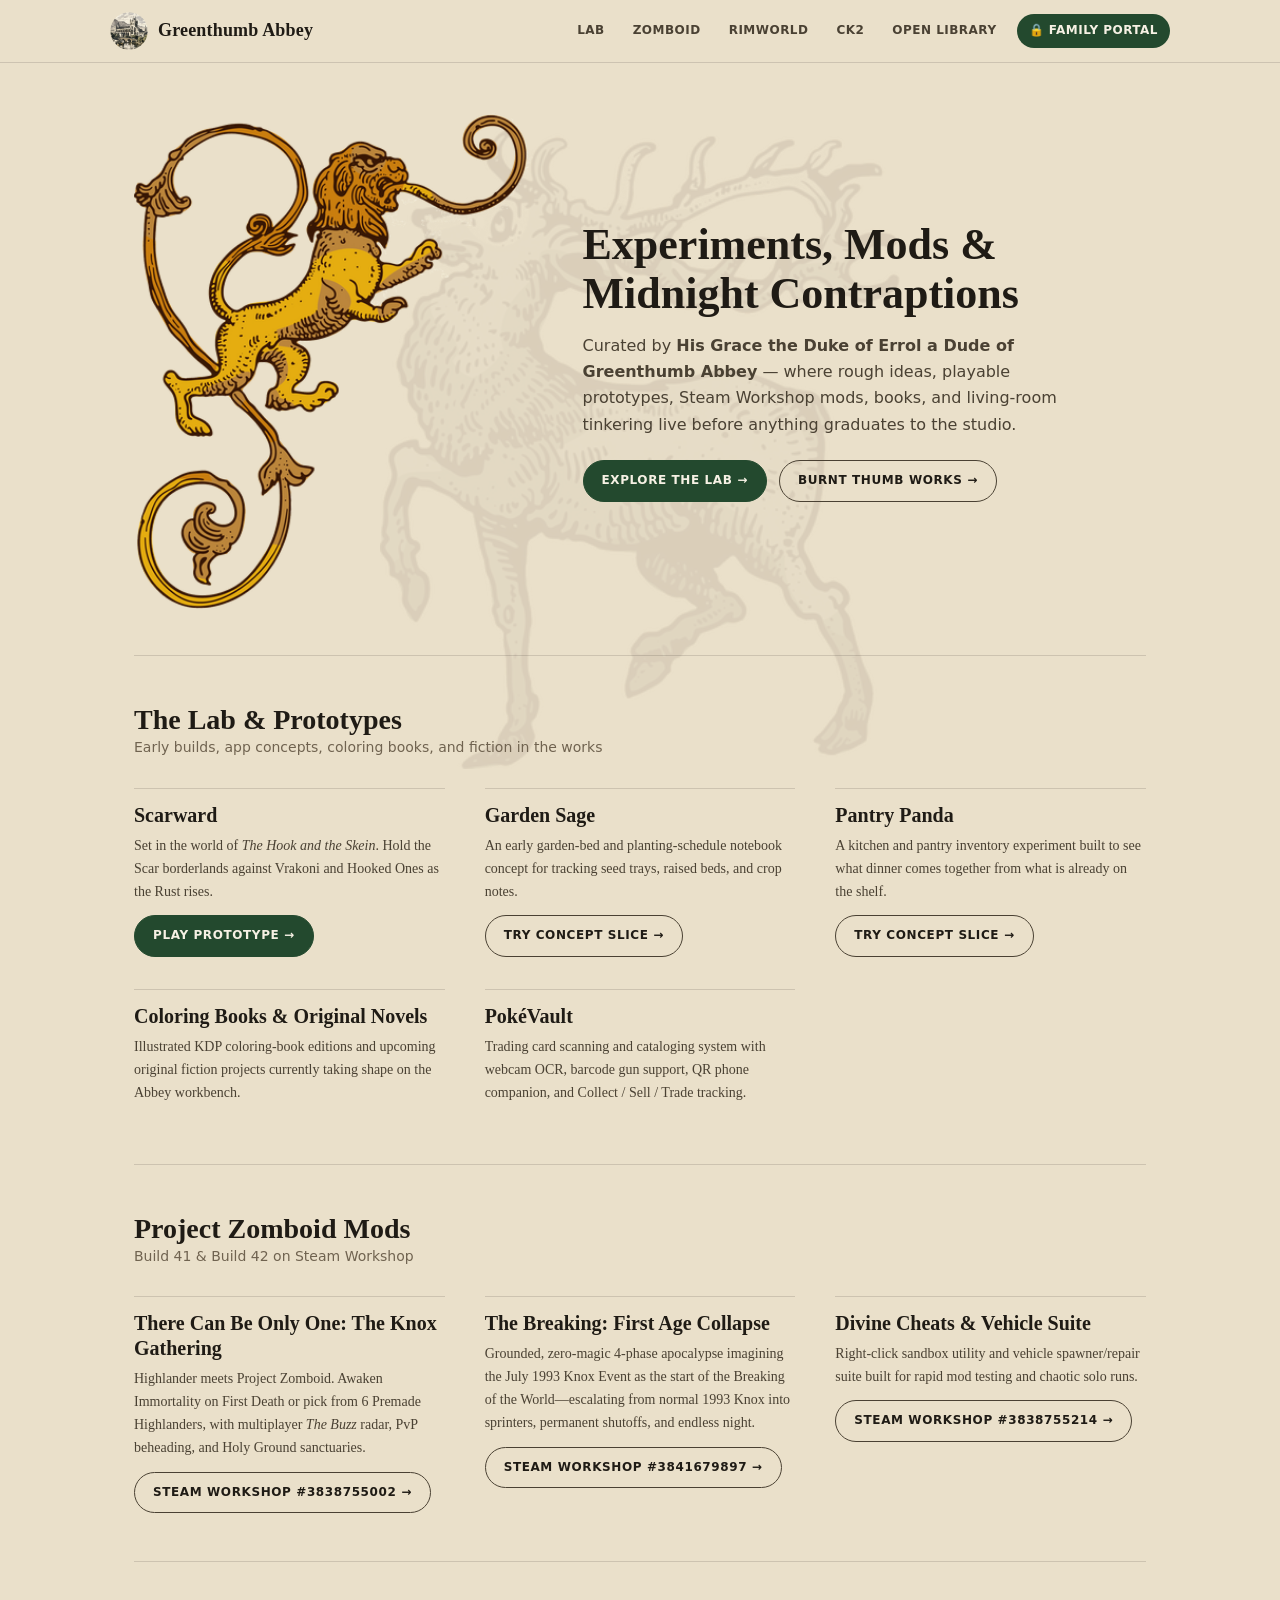
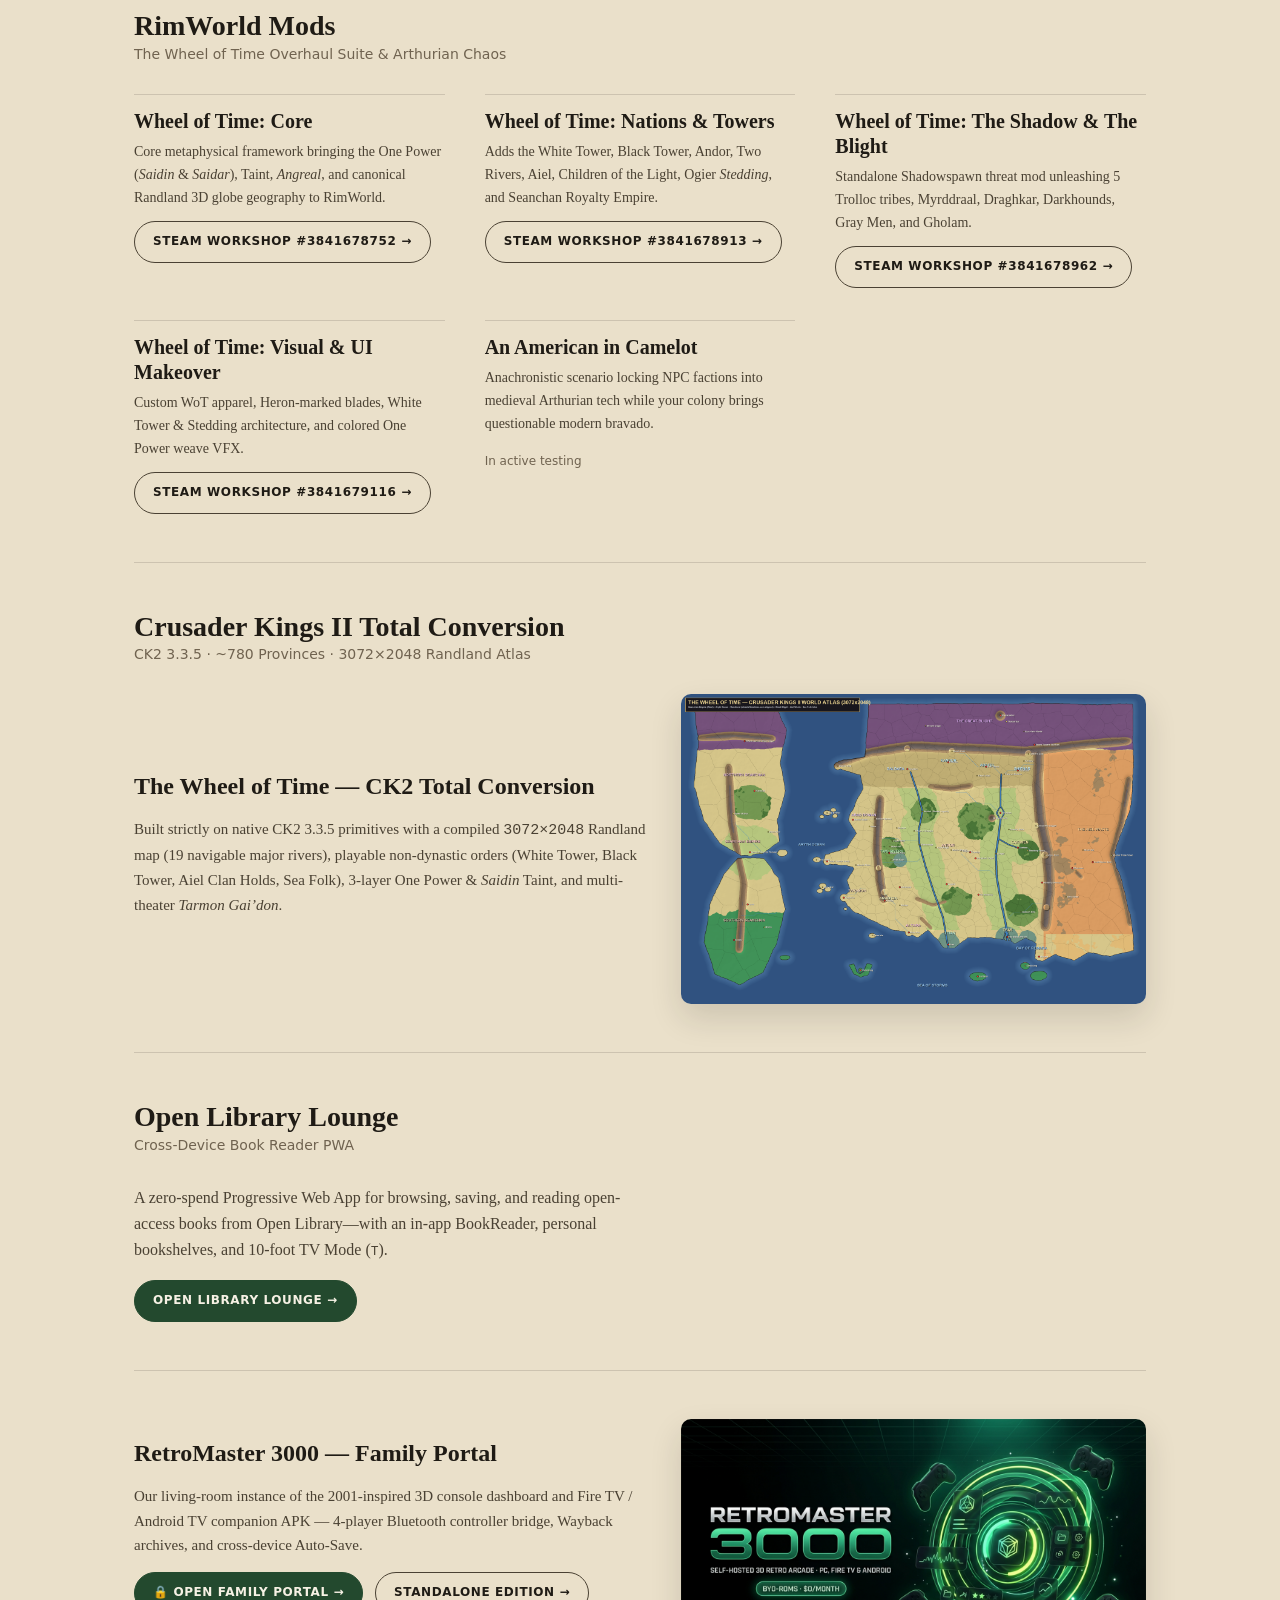
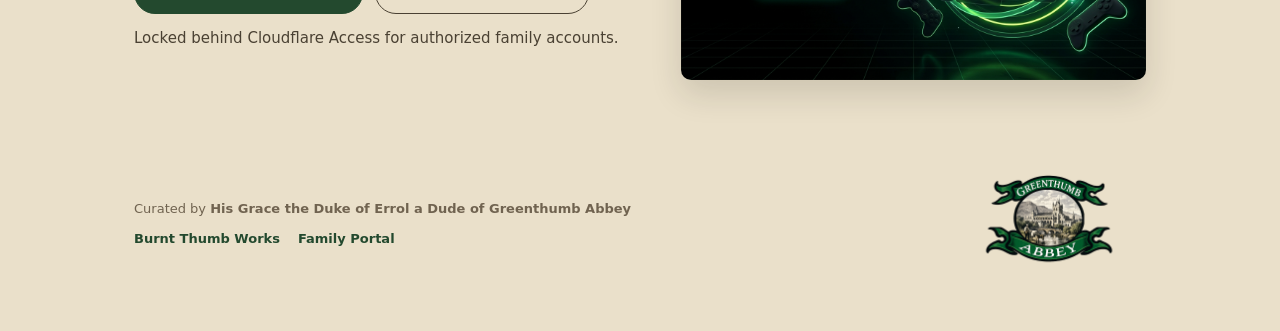
==== commit 0c85a372: "Remove accidental login.html redirect from index.html" ====
--- a/index.html
+++ b/index.html
@@ -1,7 +1,6 @@
 <!DOCTYPE html>
 <html lang="en">
 <head>
-  <script>/* GTA login gate (head) */(function(){try{var p=location.pathname.toLowerCase();if(/\/login\.html$/.test(p))return;for(var i=0;i<localStorage.length;i++){var k=localStorage.key(i);if(k&&k.indexOf("sb-")===0&&k.indexOf("-auth-token")!==-1)return;}document.documentElement.style.display="none";location.replace("/login.html");}catch(e){}})();</script>
   <meta charset="utf-8">
   <meta name="viewport" content="width=device-width, initial-scale=1">
   <title>Greenthumb Abbey</title>
